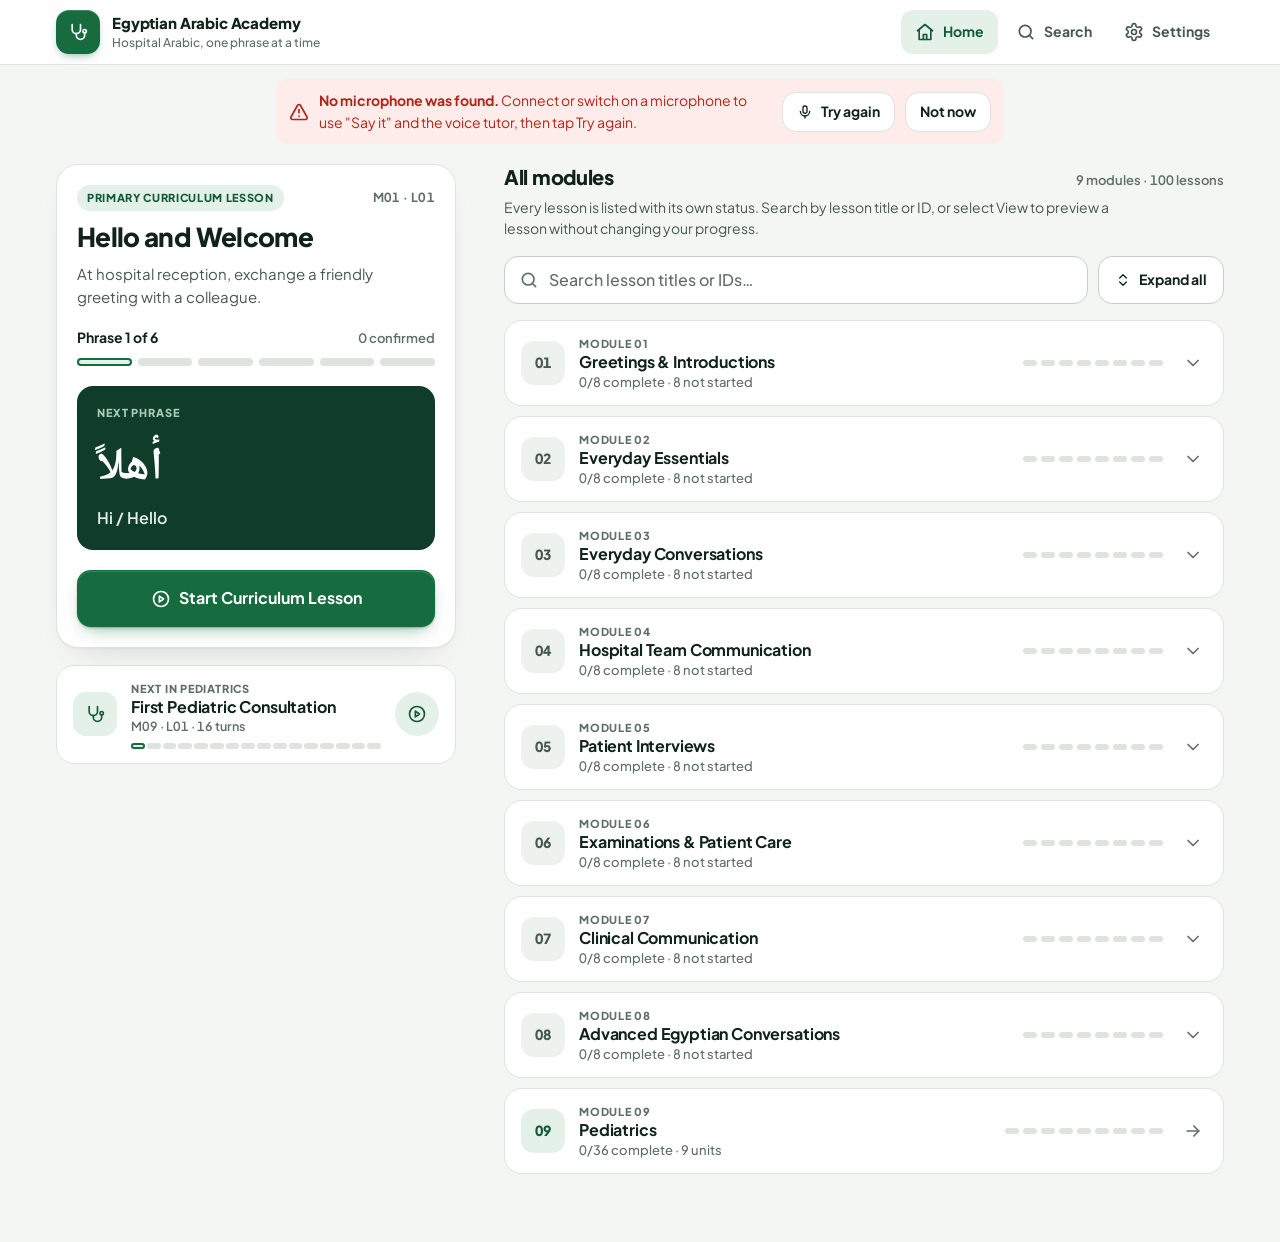
==== index.html @ 4789e338 "Settings on tablets: opening a card no longer makes the page jump Co-Authored-By: Claude Opus 5.5 <n" ====
<!doctype html>
<html lang="en">
<head>
<meta charset="utf-8">
<meta name="viewport" content="width=device-width, initial-scale=1, viewport-fit=cover">
<title>Egyptian Arabic Academy</title>
<link rel="manifest" href="manifest.json">
<link rel="icon" type="image/png" sizes="192x192" href="icon-192.png">
<link rel="apple-touch-icon" href="apple-touch-icon.png">
<meta name="theme-color" content="#166B3F">
<meta name="mobile-web-app-capable" content="yes">
<meta name="apple-mobile-web-app-capable" content="yes">
<meta name="apple-mobile-web-app-title" content="Arabic Academy">
<link rel="preconnect" href="https://fonts.googleapis.com">
<link rel="preconnect" href="https://fonts.gstatic.com" crossorigin>
<link rel="stylesheet" href="https://fonts.googleapis.com/css2?family=Cairo:wght@500;700&family=Noto+Naskh+Arabic:wght@500;700&family=Plus+Jakarta+Sans:wght@400;500;600;700;800&display=swap">
<link rel="stylesheet" href="m9.css?v=20261122a">
<style>
/* Layout: one calm column; green marks the way forward, sand marks Arabic detail. */
:root{
  --bg:#F3F6F2; --surface:#ffffff; --sunk:#EEF2EE; --ink:#10231A; --muted:#5E6F66; --ink-2:#46584E; --line:#DCE4DD; --line-2:#C6D2C9;
  --green:#166B3F; --green-hi:#125A36; --on-green:#ffffff; --pale:#E4F1E8; --pale-ink:#125A36; --deep:#0F3D2A; --on-deep:#F1F7F2; --deep-soft:#A9CDB8;
  --sand:#9A4A07; --sand-pale:#FCEFD9; --amber:#D17A12; --danger:#b42318; --danger-pale:#fdecea;
  --font:"Plus Jakarta Sans",system-ui,-apple-system,"Segoe UI",Roboto,sans-serif;
  --font-ar:"Cairo","Segoe UI","Noto Naskh Arabic","Geeza Pro",sans-serif;
  --r-lg:20px; --r:14px; --shadow:0 1px 2px rgba(20,40,30,.05),0 6px 20px rgba(20,40,30,.06);
}
@media (prefers-color-scheme: dark){
  :root{ --bg:#0f1512; --surface:#18201b; --sunk:#131a16; --ink:#e8efe9; --muted:#9aa89f; --ink-2:#b7c4bb; --line:#27322b; --line-2:#36443b;
    --green:#2aa765; --green-hi:#35b872; --on-green:#06140c; --pale:#183324; --pale-ink:#8fe2b2; --deep:#0b2a1d; --on-deep:#eef6f0; --deep-soft:#8fbfa3;
    --sand:#e2a85a; --sand-pale:#2c2416; --amber:#e2a85a; --danger:#f08a80; --danger-pale:#3a1d1a;
    --shadow:0 1px 2px rgba(0,0,0,.3); color-scheme:dark; }
}
*{box-sizing:border-box}
[hidden]{display:none !important}
html{-webkit-text-size-adjust:100%}
body{margin:0;background:var(--bg);color:var(--ink);font:16px/1.55 var(--font)}
button,input,textarea{font:inherit;color:inherit}
:focus-visible{outline:3px solid color-mix(in srgb,var(--green) 55%,transparent);outline-offset:2px;border-radius:10px}
.ic{width:20px;height:20px;flex:none;stroke:currentColor;fill:none;stroke-width:2;stroke-linecap:round;stroke-linejoin:round}
.ic.sm{width:16px;height:16px} .ic.lg{width:26px;height:26px}

/* Top bar */
.top{position:sticky;top:0;z-index:20;background:color-mix(in srgb,var(--surface) 88%,transparent);-webkit-backdrop-filter:saturate(1.6) blur(14px);backdrop-filter:saturate(1.6) blur(14px);border-bottom:1px solid var(--line)}
.top-in{max-width:1200px;margin:0 auto;display:flex;align-items:center;justify-content:space-between;gap:12px;padding:10px max(16px,env(safe-area-inset-right)) 10px max(16px,env(safe-area-inset-left))}
.brand{display:flex;align-items:center;gap:12px;font-size:15px;font-weight:800;letter-spacing:-.01em;cursor:pointer;background:none;border:0;padding:0;text-align:left;color:var(--ink)}
.logo{width:44px;height:44px;border-radius:13px;background:var(--green);color:var(--on-green);display:grid;place-items:center;flex:none;box-shadow:inset 0 1px 0 rgba(255,255,255,.18),0 4px 10px -4px rgba(22,107,63,.6);transition:transform .22s cubic-bezier(.2,.7,.2,1)}
.brand:hover .logo{transform:rotate(-6deg) scale(1.04)}
.brand small{display:block;font-weight:500;font-size:12px;color:var(--muted);letter-spacing:0}
nav{display:flex;gap:4px}
nav button{display:flex;align-items:center;gap:8px;min-height:44px;background:none;border:0;border-radius:12px;padding:0 14px;font-size:14px;font-weight:700;color:var(--ink-2);cursor:pointer;transition:background-color .16s,color .16s}
nav button:hover{background:var(--sunk);color:var(--ink)}
nav button.on,nav button.on:hover{background:var(--pale);color:var(--pale-ink)}
.tab-ic{display:contents}

.wrap{max-width:760px;margin:0 auto;padding:20px max(16px,env(safe-area-inset-right)) 40px max(16px,env(safe-area-inset-left));display:flex;flex-direction:column;gap:14px}
.card{background:var(--surface);border:1px solid var(--line);border-radius:var(--r-lg);padding:20px;box-shadow:var(--shadow)}
.sec{display:flex;align-items:center;gap:8px;font-size:13px;font-weight:700;text-transform:uppercase;letter-spacing:.07em;color:var(--muted);margin:10px 2px -4px}
h1,h2,h3{margin:0;letter-spacing:-.015em;text-wrap:balance}
.title{font-size:22px;font-weight:800;line-height:1.25}
.eyebrow{display:flex;flex-wrap:wrap;align-items:center;gap:6px;font-size:13px;font-weight:600;color:var(--muted)}
.tag{font-size:12px;font-weight:700;letter-spacing:.03em;padding:3px 8px;border-radius:8px;background:var(--sunk);color:var(--muted);white-space:nowrap;font-variant-numeric:tabular-nums}
.tag.green{background:var(--pale);color:var(--pale-ink)} .tag.sand{background:var(--sand-pale);color:var(--sand)}
.muted{color:var(--muted)} .small{font-size:14px}
.meta{display:flex;align-items:flex-start;gap:8px;color:var(--muted);font-size:14px}
.meta .ic{margin-top:2px}
.row{display:flex;gap:10px;flex-wrap:wrap;align-items:center}
.between{display:flex;justify-content:space-between;align-items:center;gap:12px}
.grow{flex:1;min-width:0}

/* Buttons */
.btn{display:inline-flex;align-items:center;justify-content:center;gap:8px;border:1px solid transparent;border-radius:var(--r);padding:12px 18px;font-size:15px;font-weight:700;cursor:pointer;transition:background .15s,transform .05s;text-decoration:none;white-space:nowrap}
.btn:active{transform:translateY(1px)}
.btn.primary{background:var(--green);color:var(--on-green)} .btn.primary:hover{background:var(--green-hi)}
.btn.pale{background:var(--pale);color:var(--pale-ink)} .btn.pale:hover{filter:brightness(.97)}
.btn.ghost{background:var(--surface);border-color:var(--line);color:var(--ink)} .btn.ghost:hover{background:var(--sunk)}
.btn.danger{background:var(--surface);border-color:var(--line);color:var(--danger)}
.btn.block{width:100%} .btn.lg{padding:15px 20px;font-size:16px}
.btn:disabled{opacity:.55;cursor:default}
.iconbtn{flex-direction:column;gap:4px;padding:12px 10px;font-size:13px;min-width:92px}

/* Progress */
.bar{height:8px;background:var(--sunk);border-radius:99px;overflow:hidden}
.bar>i{display:block;height:100%;background:var(--green);border-radius:99px}
.bar.mini{width:64px;height:6px}
.ring{flex:none}
.ring circle{fill:none;stroke-width:6}
.ring .bg{stroke:var(--sunk)} .ring .fg{stroke:var(--green);stroke-linecap:round;transform:rotate(-90deg);transform-origin:center}
.ring text{font:700 13px var(--font);fill:var(--ink)}

.sr{position:absolute;width:1px;height:1px;overflow:hidden;clip-path:inset(50%);white-space:nowrap}
/* Home (redesign): two columns on wide screens; the curriculum lesson is always first */
.h-sec{font-size:24px;font-weight:800;letter-spacing:-.02em;line-height:1.2;margin:4px 2px -2px}
.wrap.wide{max-width:1200px}
.layout{display:grid;grid-template-columns:minmax(0,1fr);gap:36px}
.col-a,.col-b{min-width:0;display:flex;flex-direction:column;gap:16px}
@media (min-width:1000px){ .layout{grid-template-columns:400px minmax(0,1fr);gap:48px;align-items:start} .col-a.stick{position:sticky;top:92px} }
.hd{margin:0;font-size:20px;font-weight:800;letter-spacing:-.015em;line-height:1.3}
.hd-row{display:flex;align-items:baseline;justify-content:space-between;gap:12px;flex-wrap:wrap}
.hd-count{font-size:13px;font-weight:600;color:var(--muted);font-variant-numeric:tabular-nums}
.home .card{border-radius:22px;box-shadow:0 1px 2px rgba(16,35,26,.04),0 14px 34px -20px rgba(16,35,26,.2)}
.hero{container:hero/inline-size;padding:0}
.hero-grid{display:grid;grid-template-columns:minmax(0,1fr);gap:20px;padding:20px}
@container hero (min-width:600px){
  .hero-grid{grid-template-columns:minmax(0,1.1fr) minmax(0,.9fr);grid-template-areas:"body phrase" "cta phrase";column-gap:28px;padding:24px}
  .hero-body{grid-area:body} .pp{grid-area:phrase} .hero-cta{grid-area:cta;align-self:end}
}
.hero-body{display:flex;flex-direction:column;gap:18px}
.lc-top{display:flex;justify-content:space-between;align-items:center;gap:12px;flex-wrap:wrap}
.lc-pill{display:inline-flex;align-items:center;min-height:26px;padding:0 10px;border-radius:99px;background:var(--pale);color:var(--pale-ink);font-size:11px;font-weight:800;letter-spacing:.06em;text-transform:uppercase;white-space:nowrap}
.lc-code{font-size:12.5px;font-weight:700;letter-spacing:.03em;color:var(--muted);white-space:nowrap;font-variant-numeric:tabular-nums}
.lc-title{margin:10px 0 0;font-size:26px;font-weight:800;letter-spacing:-.025em;line-height:1.2;text-wrap:balance}
.lc-scen{margin:10px 0 0;font-size:15px;line-height:1.55;color:var(--ink-2);text-wrap:pretty}
.lc-prog{display:flex;justify-content:space-between;align-items:baseline;gap:12px;font-size:14px}
.lc-prog b{font-weight:700}
.conf{display:inline-flex;align-items:center;gap:6px;font-size:13px;font-weight:700;color:var(--pale-ink);white-space:nowrap}
.conf .ic{width:14px;height:14px;stroke-width:3;align-self:center}
.conf.zero{color:var(--muted);font-weight:600}
.segs{display:grid;gap:6px;margin-top:10px}
.seg{height:8px;border-radius:99px;background:var(--line)}
.seg.done{background:var(--green)}
.seg.now{background:var(--pale);box-shadow:inset 0 0 0 2px var(--green)}
.seg.done.now{background:var(--green);box-shadow:none;outline:2px solid var(--green);outline-offset:2px}   /* a confirmed phrase she went back to */
.pp{display:flex;flex-direction:column;justify-content:space-between;gap:10px;min-height:164px;padding:18px 20px 20px;border-radius:16px;background:var(--deep);color:var(--on-deep)}
.pp-k{font-size:11px;font-weight:800;letter-spacing:.08em;text-transform:uppercase;color:var(--deep-soft)}
.pp-ar{margin:0;font-family:"Noto Naskh Arabic",var(--font-ar);font-weight:700;line-height:1.5;text-align:left;color:#fff;overflow-wrap:anywhere}
.pp-en{margin:2px 0 0;font-size:16px;font-weight:600;color:color-mix(in srgb,var(--on-deep) 85%,var(--deep-soft))}
.home .btn.primary{min-height:52px;box-shadow:inset 0 1px 0 rgba(255,255,255,.16),0 1px 2px rgba(14,74,48,.32),0 8px 18px -8px rgba(22,107,63,.55)}
.home .btn.primary:hover{background:var(--green-hi)}
.sub{padding:18px;display:flex;flex-direction:column;gap:12px}
.sc-top{display:flex;justify-content:space-between;align-items:flex-start;gap:10px}
.sc-title{font-size:16px;font-weight:700;line-height:1.35}
.sc-tag{font-size:11px;font-weight:800;letter-spacing:.06em;text-transform:uppercase;color:var(--muted);white-space:nowrap;padding-top:3px}
.sc-right{display:flex;align-items:flex-start;gap:4px;flex:none}
.sc-x{display:inline-flex;align-items:center;justify-content:center;gap:6px;min-width:44px;height:44px;margin:-12px -12px -8px 0;padding:0 10px;border:0;border-radius:10px;background:transparent;color:var(--muted);font:inherit;font-size:13px;font-weight:700;cursor:pointer;white-space:nowrap}
.sc-x:hover{background:var(--sunk);color:var(--ink)}
.sc-x.armed,.sc-x.armed:hover{background:var(--danger-pale);color:var(--danger)}
.sc-right:has(.sc-x.armed) .sc-tag{display:none}
.sc-meta{font-size:13px;color:var(--muted);margin-top:2px}
.sub .segs{margin-top:8px}
.sc-next{font-size:14px;color:var(--ink-2)} .sc-next .ar{font-family:"Noto Naskh Arabic",var(--font-ar);font-weight:700;font-size:20px;color:var(--ink)}
.btn.round{border-radius:99px;margin-top:18px}

/* Lesson overview */
.ov-title{font-size:30px;font-weight:800;line-height:1.15;letter-spacing:-.02em}
.ov-card{border-radius:22px}
.ov-h{display:flex;align-items:center;gap:10px;font-size:18px;font-weight:700}
.ov-h .ic{color:var(--muted)}
.ov-scen{font-size:17px;margin:12px 0 0}
.ov-stats{display:grid;grid-template-columns:1fr 1fr;gap:12px;text-align:center;border-top:1px solid var(--line);margin-top:18px;padding-top:16px}
.ov-stats b{display:block;font-size:26px;font-weight:800;line-height:1.3} .ov-stats b.ov-st{font-size:19px;padding-top:4px}
.ov-stats span{color:var(--muted);font-size:14px}
.ov-sub{color:var(--muted);margin:0 2px;font-size:15px}
.ov-text{margin:0 2px;font-size:17px}
.ov-list{padding:4px 18px;border-radius:22px}
.ov-ex{display:flex;gap:14px;align-items:flex-start;width:100%;text-align:left;background:none;border:0;border-top:1px solid var(--line);padding:18px 0;cursor:pointer}
.ov-ex:first-child{border-top:0}
.ov-n{width:32px;height:32px;border-radius:9px;background:var(--sunk);display:grid;place-items:center;font-size:13px;font-weight:600;color:var(--muted);flex:none;margin-top:4px}
.ov-ar{display:block;font-family:var(--font-ar);font-weight:700;font-size:24px;line-height:1.5;text-align:left;unicode-bidi:plaintext}
.ov-lat{display:block;font-weight:600;margin-top:4px}
.ov-en{display:block;color:var(--muted)}
.ov-ok{display:inline-flex;align-items:center;gap:4px;font-size:12px;font-weight:700;color:var(--pale-ink);background:var(--pale);padding:3px 8px;border-radius:99px;flex:none;margin-top:6px}
.btn.round-sm{border-radius:99px;padding:8px 14px}

/* Modules (redesign) */
.mod-intro{margin:6px 0 0;max-width:62ch;font-size:14px;line-height:1.55;color:var(--ink-2);text-wrap:pretty}
.mod-tools{display:flex;flex-wrap:wrap;gap:10px}
.msearch{flex:1 1 180px;min-width:0;display:flex;align-items:center;gap:10px;min-height:48px;padding:0 6px 0 14px;background:var(--surface);border:1px solid var(--line-2);border-radius:14px;color:var(--muted);transition:border-color .16s,box-shadow .16s,color .16s}
.msearch:hover{border-color:color-mix(in srgb,var(--line-2) 60%,var(--muted))}
.msearch:focus-within{border-color:var(--green);box-shadow:0 0 0 4px rgba(22,107,63,.16);color:var(--green)}
.msearch input[type=text]{flex:1;min-width:0;height:46px;padding:0;border:0;border-radius:0;outline:0;box-shadow:none;background:transparent;font-size:16px;font-weight:500;color:var(--ink)}
.msearch input::placeholder{color:var(--muted);opacity:1}
.mclear{flex:none;display:grid;place-items:center;width:36px;height:36px;padding:0;border:0;border-radius:10px;background:transparent;color:var(--muted);cursor:pointer}
.mclear:hover{background:var(--sunk);color:var(--ink)}
.mod-tools .btn{min-height:48px;padding:0 16px;font-size:14px;border-color:var(--line-2)}
.mres{margin:0;font-size:13px;font-weight:600;color:var(--ink-2)}
.mods{display:flex;flex-direction:column;gap:10px}
.mod{background:var(--surface);border:1px solid var(--line);border-radius:18px;transition:border-color .18s,box-shadow .18s}
.mod:hover{border-color:var(--line-2);box-shadow:0 10px 24px -18px rgba(16,35,26,.28)}
.mod[open]{border-color:color-mix(in srgb,var(--green) 18%,var(--line));box-shadow:0 1px 2px rgba(16,35,26,.04),0 16px 32px -22px rgba(16,35,26,.28)}
.mod summary{padding:14px 14px 14px 16px;gap:14px;font-weight:400;border-radius:17px}
.mod-num{flex:none;display:grid;place-items:center;width:44px;height:44px;border-radius:13px;background:var(--sunk);color:var(--ink-2);font-size:14px;font-weight:800;font-variant-numeric:tabular-nums;transition:background-color .2s,color .2s}
.mod.active .mod-num{background:var(--pale);color:var(--pale-ink)}
.mod[open] .mod-num{background:var(--green);color:var(--on-green)}
/* A completed module turns green: tinted card, green border, a tick in place of its number */
.mod.done{background:var(--pale);border-color:var(--green)}
.mod.done .mod-num{background:var(--green);color:var(--on-green)}
.mod.done .mod-num .ic{width:22px;height:22px;stroke-width:3}
.mod.done .mod-count{color:var(--pale-ink);font-weight:600}
.mod.done .list{border-top-color:rgba(22,107,63,.2)}
.mod.done .lesson-row:hover{background:var(--surface)}
.mod-done{display:inline-flex;align-items:center;gap:4px;margin-left:8px;padding:2px 8px;border-radius:99px;background:var(--green);color:var(--on-green);font-size:10.5px;letter-spacing:.05em;vertical-align:1px}
.mod-done .ic{width:12px;height:12px;stroke-width:2.6}
.mod-banner{display:flex;gap:12px;align-items:flex-start;padding:14px 16px;border-radius:16px;background:var(--green);color:var(--on-green)}
.mod-banner>.ic{width:24px;height:24px;flex:none}
.mod-banner b{display:block;font-size:16px;line-height:1.35}
.mod-banner span{display:block;font-size:14px;opacity:.9;margin-top:2px}
.mod-h{display:block;font-size:11px;font-weight:800;letter-spacing:.07em;text-transform:uppercase;color:var(--muted)}
.mod-name{display:block;font-size:16px;font-weight:700;letter-spacing:-.01em;line-height:1.3;color:var(--ink)}
.mod-count{display:block;font-size:13px;font-weight:500;line-height:1.4;color:var(--muted);font-variant-numeric:tabular-nums}
.dots{display:flex;gap:4px;flex:none}
.dot{width:14px;height:6px;border-radius:99px;background:var(--line)}
.dot.p{background:#E08A1E} .dot.c{background:var(--green)}
.mod .chev-box{flex:none;display:grid;place-items:center;width:32px;height:32px;border-radius:10px;color:var(--muted)}
.mod summary:hover .chev-box{background:var(--sunk);color:var(--ink)}
.mod .chev{transition:transform .3s cubic-bezier(.2,.7,.2,1)}
.mod .list{margin:0 16px;padding:8px 0 10px;border-top:1px solid var(--line)}
.mod .lesson-row{gap:12px;padding:8px;margin:0 -8px;width:calc(100% + 16px)}
.mod .lesson-row:hover{background:var(--bg)}
.st{flex:none;width:20px;height:20px;fill:none;stroke:currentColor;stroke-width:2;stroke-linecap:round;stroke-linejoin:round;color:var(--line-2)}
.st .half,.st .tick{display:none}
.st.p{color:var(--amber)} .st.p .half{display:block;fill:currentColor;stroke:none}
.st.c{color:var(--green)} .st.c .ring{fill:currentColor} .st.c .tick{display:block;stroke:#fff}
.l-meta{display:flex;flex-wrap:wrap;align-items:center;gap:6px;font-size:12px;font-weight:700;letter-spacing:.02em;color:var(--muted);font-variant-numeric:tabular-nums}
.l-st.p{color:var(--sand)} .l-st.c{color:var(--pale-ink)}
.l-title{display:block;font-size:15px;font-weight:600;line-height:1.35;color:var(--ink);overflow-wrap:anywhere}
.view{flex:none;display:inline-flex;align-items:center;gap:6px;height:36px;padding:0 12px;border:1px solid var(--line);border-radius:10px;background:var(--surface);color:var(--pale-ink);font-size:13px;font-weight:700}
.lesson-row:hover .view{background:var(--pale);border-color:color-mix(in srgb,var(--green) 18%,var(--line))}
.view .ic{width:15px;height:15px}
.mnone{display:flex;flex-direction:column;align-items:center;gap:14px;padding:40px 24px;background:var(--surface);border:1px dashed var(--line-2);border-radius:18px;text-align:center}
.mnone .ico{display:grid;place-items:center;width:44px;height:44px;border-radius:13px;background:var(--sunk);color:var(--ink-2)}
summary{cursor:pointer;padding:14px 0;display:flex;justify-content:space-between;align-items:center;gap:10px;list-style:none;font-weight:700}
summary::-webkit-details-marker{display:none}
.mod-meta{display:flex;align-items:center;gap:10px;font-size:13px;color:var(--muted);font-variant-numeric:tabular-nums}
.chev{transition:transform .2s} details[open] .chev{transform:rotate(180deg)}
.lesson-row{display:flex;align-items:center;gap:10px;width:100%;text-align:left;background:none;border:0;border-radius:12px;padding:9px 8px;cursor:pointer}
.lesson-row:hover{background:var(--sunk)}
.lesson-row .ln{font-size:12px;font-weight:700;color:var(--muted);width:30px;font-variant-numeric:tabular-nums}
.st-done{color:var(--green)} .st-prog{color:var(--sand)} .st-none{color:var(--line)}
details .list{padding:0 0 10px}

/* Lesson */
.backrow{display:flex;align-items:center;justify-content:space-between;gap:10px}
.steps{display:flex;gap:6px}
.steps i{flex:1;height:6px;border-radius:99px;background:var(--sunk)}
.steps i.c{background:var(--green)} .steps i.a{background:var(--sand)}
.badge{display:inline-flex;align-items:center;gap:6px;font-size:12px;font-weight:700;color:var(--sand);background:var(--sand-pale);padding:4px 10px;border-radius:99px;letter-spacing:.04em;text-transform:uppercase}
.audio{display:flex;justify-content:center;gap:10px;flex-wrap:wrap;margin-top:20px}
.actions{display:flex;flex-direction:column;gap:10px}
.hint{display:flex;gap:8px;align-items:flex-start;justify-content:center;text-align:center;font-size:13px;color:var(--muted)}
.btn .ic{transition:transform .2s cubic-bezier(.2,.7,.2,1)}
.back:hover .ic{transform:translateX(-3px)} .go:hover .ic{transform:translateX(4px)} .again:hover .ic{transform:rotate(-40deg)}
.btn.back{min-height:44px;padding:0 16px 0 12px;font-size:14px;border-color:var(--line-2)}
.code-pill{display:inline-flex;align-items:center;min-height:28px;padding:0 12px;border-radius:99px;background:var(--pale);color:var(--pale-ink);font-size:12.5px;font-weight:800;letter-spacing:.04em;font-variant-numeric:tabular-nums;white-space:nowrap}
.lhead{display:flex;flex-direction:column;gap:8px}
.ltitle{margin:0;font-size:clamp(26px,3.2cqw,32px);font-weight:800;letter-spacing:-.025em;line-height:1.2;text-wrap:balance}
.lmeta{display:flex;align-items:flex-start;gap:8px;color:var(--ink-2)}
.lmeta>.ic{margin-top:3px;width:18px;height:18px;color:var(--muted)}
.lctx{align-self:flex-start;margin-top:2px}   /* the context label lines up with the title and progress, on its own line */
.lmeta p{margin:0;font-size:15px;line-height:1.55;text-wrap:pretty}
.ctx-chip{display:inline-flex;align-items:center;min-height:24px;padding:0 10px;border-radius:99px;background:var(--sunk);color:var(--ink-2);font-size:12.5px;font-weight:700;white-space:nowrap}

/* Lesson (redesign): phrase card beside the tutor and actions on wide screens, one column below 960px */
.lesson{container:lesson/inline-size;width:100%;max-width:1080px;margin:0 auto;display:flex;flex-direction:column;gap:24px}
.lesson>.note{margin-top:0}
.lintro{display:flex;flex-direction:column;gap:20px}
.lesson .card{border-radius:22px;box-shadow:0 1px 2px rgba(16,35,26,.04),0 14px 34px -20px rgba(16,35,26,.2)}
.stage{display:grid;grid-template-columns:minmax(0,1fr);gap:16px}
.side .actions{order:-1}   /* one column (phone, tablet): the Complete buttons come straight after the phrase, before the tutor */
@container lesson (min-width:960px){ .stage{grid-template-columns:minmax(0,1fr) 380px;gap:24px;align-items:stretch} .side .actions{order:0} }
.phrase{display:flex;flex-direction:column;align-items:center;justify-content:center;gap:28px;padding:clamp(28px,4.5cqw,44px) clamp(20px,4cqw,40px);text-align:center}
.phrase-text{display:flex;flex-direction:column;align-items:center;gap:10px;max-width:100%;align-self:stretch}   /* full width, so Back / Forward sit at the card's edges */
.phrase .badge{margin:0;min-height:26px;padding:0 12px;font-size:11px;font-weight:800;letter-spacing:.08em}
/* Back / Forward beside the phrase number (a blank space keeps the number centred on the first and last phrase) */
.pnav{display:grid;grid-template-columns:44px 1fr 44px;align-items:center;gap:8px;width:100%}
.pnav>:nth-child(2){justify-self:center}
.pn-btn{display:grid;place-items:center;width:44px;height:44px;padding:0;border:1px solid var(--line);border-radius:99px;background:var(--surface);color:var(--ink-2);cursor:pointer;transition:background-color .16s ease,border-color .16s ease,color .16s ease,transform .12s ease}
.pn-btn:hover{background:var(--sunk);border-color:var(--line-2);color:var(--ink)}
.pn-btn:active{transform:scale(.94)}
.pn-btn .ic{width:20px;height:20px}
.lblock{display:flex;align-items:flex-start;gap:10px;padding:12px 14px;border-radius:14px;background:var(--sand-pale);color:var(--ink);font-size:14px;line-height:1.5;text-wrap:pretty}
.lblock>.ic{flex:none;margin-top:2px;color:var(--sand)}
.pdone{display:flex;align-items:center;justify-content:center;gap:8px;min-height:44px;border-radius:14px;background:var(--pale);color:var(--pale-ink);font-size:14.5px;font-weight:700}
.lreset{display:inline-flex;align-items:center;justify-content:center;gap:8px;align-self:center;min-height:44px;padding:0 16px;border:0;border-radius:12px;background:transparent;color:var(--muted);font:inherit;font-size:13.5px;font-weight:700;cursor:pointer;transition:background-color .16s ease,color .16s ease}
.lreset:hover{background:var(--sunk);color:var(--ink)}
.lreset.armed,.lreset.armed:hover{background:var(--danger-pale);color:var(--danger)}
.btn.restart.armed,.btn.restart.armed:hover{background:var(--danger-pale);color:var(--danger);border-color:transparent}
.restart-why{margin:0;font-size:14px;line-height:1.55;color:var(--ink-2);text-wrap:pretty} .restart-why b{color:var(--ink)}
.restart-card{display:flex;flex-direction:column;gap:12px;padding:16px;margin-top:12px}
.arabic{margin:0;font-family:var(--font-ar);font-weight:700;font-size:clamp(54px,8cqw,84px);line-height:1.55;direction:rtl;text-wrap:balance;overflow-wrap:anywhere;max-width:100%}
.arabic.long{font-size:clamp(36px,5.6cqw,60px)}
.latin{font-size:22px;font-weight:700;letter-spacing:-.01em;line-height:1.3}
.english{font-size:17px;font-weight:500;line-height:1.4;color:var(--muted)}
.tiles{display:grid;grid-template-columns:repeat(3,minmax(0,1fr));gap:10px;width:100%;max-width:384px}
.tile{display:flex;flex-direction:column;align-items:center;justify-content:center;gap:8px;min-height:92px;padding:12px 8px;border:1px solid var(--line);border-radius:16px;background:var(--surface);color:var(--ink);font:inherit;font-size:13.5px;font-weight:700;cursor:pointer;transition:background-color .16s ease,border-color .16s ease,box-shadow .16s ease,transform .12s ease}
.tile-ic{display:grid;place-items:center;width:44px;height:44px;border-radius:99px;background:var(--sunk);color:var(--ink);transition:background-color .16s ease,color .16s ease,transform .2s cubic-bezier(.2,.7,.2,1)}
.tile.lead .tile-ic{background:var(--green);color:var(--on-green)}
.tile:hover{border-color:var(--line-2);background:var(--bg);box-shadow:0 10px 22px -16px rgba(16,35,26,.3)}
.tile:hover .tile-ic{background:var(--pale);color:var(--pale-ink);transform:scale(1.06)}
.tile.lead:hover .tile-ic{background:var(--green-hi);color:var(--on-green)}
.tile:active{transform:scale(.97)}
.tile.on,.tile.on:hover{border-color:var(--green);background:var(--pale);box-shadow:0 0 0 4px rgba(22,107,63,.12)}
.tile.on .tile-ic,.tile.on:hover .tile-ic{background:var(--green);color:var(--on-green);animation:eaa-beat 1.1s ease-in-out infinite}
.tile.rec.on .tile-ic,.tile.rec.on:hover .tile-ic{animation:eaa-ring 1.4s ease-out infinite}
@keyframes eaa-beat{0%,100%{transform:scale(1)}50%{transform:scale(1.1)}}
@keyframes eaa-ring{0%{box-shadow:0 0 0 0 rgba(22,107,63,.5)}100%{box-shadow:0 0 0 12px rgba(22,107,63,0)}}
#heard{width:100%;margin-top:-16px} #heard:empty{display:none}
.side{min-width:0;display:flex;flex-direction:column;gap:16px}
.tutor-card{display:flex;flex-direction:column;gap:16px;padding:20px}
.tutor-card .tutor-ico{width:44px;height:44px}
.tutor-t{margin:0;font-size:16px;font-weight:700;letter-spacing:-.01em;line-height:1.3}
.tutor-d{margin:4px 0 0;font-size:14px;line-height:1.55;color:var(--ink-2);text-wrap:pretty}
.wrap-row{flex-wrap:wrap;gap:6px 10px}
.tutor-card #tutorBox .log{margin-top:0}
.btn.live-btn{background:var(--surface);border-color:var(--green);color:var(--pale-ink);box-shadow:0 0 0 4px rgba(22,107,63,.12)}
.live-dot{flex:none;width:8px;height:8px;border-radius:99px;background:var(--green);animation:eaa-ring 1.4s ease-out infinite}
.lesson .actions .btn{min-height:48px}
.lesson .actions .go{min-height:56px;font-size:16px;box-shadow:inset 0 1px 0 rgba(255,255,255,.16),0 1px 2px rgba(14,74,48,.32),0 8px 18px -8px rgba(22,107,63,.55)}
.lesson .actions .again{border-color:var(--line-2)}
.lesson .hint{justify-content:flex-start;text-align:left;padding:6px 4px 0}
.lesson .hint .ic{margin-top:2px}
.hint i{padding-right:.16em}   /* the font has no true italic; the slanted letters would lean into the next space */
@media (prefers-reduced-motion:reduce){ .tile,.tile *,.live-dot,.btn .ic{animation:none !important;transition:none !important} }

/* Lesson preview (redesign): scenario + continue on the left, the expression list on the right from 1000px */
.pvw,.pgw{container:page/inline-size;width:100%;max-width:1200px;margin:0 auto;display:flex;flex-direction:column;gap:24px}
.pvw .card,.pgw .card{border-radius:22px;box-shadow:0 1px 2px rgba(16,35,26,.04),0 14px 34px -20px rgba(16,35,26,.2)}
.pv-mod{margin:0;font-size:15px;font-weight:500;color:var(--muted)}
.pvw .lhead{gap:4px}
.pv{display:grid;grid-template-columns:minmax(0,1fr);grid-template-areas:"scn" "cont" "list";gap:20px}   /* one column: Start / Resume sits above the list */
.pv-scn{grid-area:scn;min-width:0} .pv-list{grid-area:list;min-width:0} .pv-cont{grid-area:cont;min-width:0}
@container page (min-width:1000px){ .pv{grid-template-columns:400px minmax(0,1fr);grid-template-areas:"scn list" "cont list";grid-template-rows:auto 1fr;gap:20px 48px} .pv-cont{align-self:start} }
.pv-scn,.pv-cont{display:flex;flex-direction:column;gap:16px;padding:20px}
.pv-scn-top{display:flex;flex-direction:column;gap:10px;align-items:flex-start}
.pv-h{display:flex;align-items:center;gap:10px}
.pv-h h2{margin:0;font-size:11px;font-weight:800;letter-spacing:.07em;text-transform:uppercase;color:var(--muted)}
.pv-ico{flex:none;display:grid;place-items:center;width:32px;height:32px;border-radius:10px;background:var(--pale);color:var(--pale-ink)}
.pv-scen{margin:0;font-size:16px;font-weight:500;line-height:1.55;text-wrap:pretty}
.pv-stats{display:grid;grid-template-columns:repeat(2,minmax(0,1fr));gap:12px;padding-top:16px;border-top:1px solid var(--line)}
.pv-stats>div{display:flex;flex-direction:column;align-items:flex-start;gap:4px}
.pv-stats>div>span:first-child{font-size:12.5px;font-weight:600;color:var(--muted)}
.pv-stats b{font-size:26px;font-weight:800;letter-spacing:-.02em;line-height:1.2;font-variant-numeric:tabular-nums}
.st-pill{display:inline-flex;align-items:center;gap:7px;min-height:30px;padding:0 12px;border-radius:99px;font-size:13.5px;font-weight:800;background:var(--sunk);color:var(--ink-2)}
.st-pill i{width:7px;height:7px;border-radius:99px;background:var(--muted)}
.st-pill.in_progress{background:var(--sand-pale);color:var(--sand)} .st-pill.in_progress i{background:var(--amber)}
.st-pill.complete{background:var(--pale);color:var(--pale-ink)} .st-pill.complete i{background:var(--green)}
.pv-list{display:flex;flex-direction:column;gap:14px}
.pv-lh{display:flex;flex-direction:column;gap:6px}
.pv-lh h2{margin:0;font-size:20px;font-weight:800;letter-spacing:-.015em;line-height:1.3}
.pv-lh p{margin:0;max-width:64ch;font-size:14px;line-height:1.55;color:var(--ink-2);text-wrap:pretty}
.pv-lh .ctx-chip{gap:6px;min-height:26px}
.exprs-card{padding:0}
.exprs{list-style:none;margin:0;padding:8px}
.exprs li{padding:2px 0} .exprs li+li{border-top:1px solid var(--sunk)}
.expr{display:flex;align-items:center;gap:14px;width:100%;padding:12px;border:0;border-radius:14px;background:transparent;color:var(--ink);text-align:left;font:inherit;cursor:pointer;transition:background-color .14s ease}
.expr:hover{background:var(--bg)} .expr:active{background:var(--sunk)}
.num{flex:none;display:grid;place-items:center;width:32px;height:32px;border-radius:10px;background:var(--sunk);color:var(--ink-2);font-size:13px;font-weight:800;font-variant-numeric:tabular-nums}
.num.done{background:var(--green);color:var(--on-green)}
.num.now{background:var(--pale);color:var(--pale-ink);box-shadow:inset 0 0 0 2px var(--green)}
.expr-t{flex:1;min-width:0;display:flex;flex-direction:column;gap:1px}
.expr-top{display:flex;align-items:center;justify-content:space-between;gap:4px 12px;flex-wrap:wrap}
.expr-ar{font-family:var(--font-ar);font-size:30px;font-weight:700;line-height:1.5}
.expr-lat{font-size:15px;font-weight:700;line-height:1.4}
.expr-en{font-size:14px;font-weight:500;line-height:1.4;color:var(--muted)}
.chip-ok,.chip-now{display:inline-flex;align-items:center;gap:5px;min-height:24px;padding:0 10px;border-radius:99px;font-size:12px;font-weight:800;white-space:nowrap}
.chip-ok{background:var(--pale);color:var(--pale-ink)} .chip-ok .ic{width:12px;height:12px;stroke-width:3}
.chip-now{background:var(--sand-pale);color:var(--sand)}
.spk{flex:none;display:grid;place-items:center;width:40px;height:40px;border-radius:99px;background:var(--sunk);color:var(--ink-2);transition:background-color .16s ease,color .16s ease,transform .2s cubic-bezier(.2,.7,.2,1)}
.expr:hover .spk{background:var(--pale);color:var(--pale-ink);transform:scale(1.06)}
.expr.on,.expr.on:hover{background:var(--pale)}
.expr.on .spk,.expr.on:hover .spk{background:var(--green);color:var(--on-green);animation:eaa-beat 1.1s ease-in-out infinite}
.pv-ch{display:flex;flex-direction:column;gap:10px}
.pv-ch h2{margin:0;font-size:18px;font-weight:800;letter-spacing:-.015em;line-height:1.3}
.pv-ch p{margin:0;font-size:14px;line-height:1.55;color:var(--ink-2);text-wrap:pretty} .pv-ch p b{color:var(--ink)}
.pv-ch .segs{margin-top:0}
.pv-btns{display:flex;flex-direction:column;gap:10px}
.pv-btns .go-btn{min-height:52px}

/* Progress (redesign): one column on phones; two columns from 1000px */
.pg{display:flex;flex-direction:column;gap:16px}
.pg-col{display:contents}
/* On a phone the cards are reordered (o1-o6), so the browser's scroll anchoring can hold a card that is really
   below the one being opened, and the page jumps: the opened card's title slides off the top. Turn it off here. */
.pgw,body.on-settings{overflow-anchor:none}   /* opening or closing a Settings card leaves its title where she tapped it: the browser never scrolls to keep something else in place */
.o1{order:1}.o2{order:2}.o3{order:3}.o4{order:4}.o5{order:5}.o6{order:6}
@container page (min-width:1000px){ .pg{display:grid;grid-template-columns:minmax(0,1fr) 440px;gap:24px;align-items:start} .pg-col{display:flex;flex-direction:column;gap:16px;min-width:0} }
/* Settings: the progress card. Lessons complete leads; the bar shows complete (green) and in progress (amber). */
.ov{display:flex;flex-direction:column;gap:14px;padding:18px 20px}
.ov-top{display:flex;align-items:baseline;justify-content:space-between;gap:12px}
.ov-k{font-size:11px;font-weight:800;letter-spacing:.07em;text-transform:uppercase;color:var(--muted)}
.ov-pct{font-size:13px;font-weight:800;color:var(--pale-ink);font-variant-numeric:tabular-nums}
.ov-main{display:flex;align-items:baseline;flex-wrap:wrap;gap:4px 8px;margin-top:-6px}
.ov-main b{font-size:34px;font-weight:800;letter-spacing:-.03em;line-height:1.1;font-variant-numeric:tabular-nums}
.ov-main span{font-size:15px;font-weight:600;color:var(--ink-2)}
.ov-main small{font-size:15px;font-weight:700;color:var(--muted);font-variant-numeric:tabular-nums}
.ov-bar{display:flex;gap:3px;height:8px;border-radius:99px;background:var(--sunk);overflow:hidden}
.ov-bar i{display:block;height:100%;border-radius:99px;flex:none}
.ov-bar .c{background:var(--green)} .ov-bar .p{background:#E08A1E}
.ov-row{display:grid;grid-template-columns:1fr 1fr;gap:12px;padding-top:14px;border-top:1px solid var(--line)}
.ov-it{min-width:0}
.ov-it b{display:block;font-size:22px;font-weight:800;letter-spacing:-.02em;line-height:1.15;font-variant-numeric:tabular-nums}
.ov-it span{display:flex;align-items:center;gap:6px;margin-top:2px;font-size:13px;font-weight:600;line-height:1.3;color:var(--ink-2);white-space:nowrap}
.ov-it span i{flex:none;width:8px;height:8px;border-radius:99px;background:#E08A1E}
.ov-it span .ic{width:14px;height:14px;stroke-width:3;color:var(--green)}
.ov-row .ov-it+.ov-it{padding-left:12px;border-left:1px solid var(--line)}
.ov-it span i.n{background:var(--line-2)}   /* "Not started" marker on Settings: the empty part of the bar */
.pcard{display:flex;flex-direction:column;gap:14px;padding:20px}
.pcard h2{margin:0;font-size:18px;font-weight:800;letter-spacing:-.015em;line-height:1.3}
/* Settings cards that fold away: Move to another device, Daily backup */
.pfold{padding:0}
.pfold > summary{display:flex;align-items:center;justify-content:flex-start;gap:14px;padding:16px 14px 16px 20px;font-weight:400;border-radius:inherit}
.pfold > summary h2{margin:0;font-size:18px;font-weight:800;letter-spacing:-.015em;line-height:1.3}
.pfold-s{display:block;margin-top:2px;font-size:13px;font-weight:600;color:var(--muted);font-variant-numeric:tabular-nums}
.pfold .tutor-ico{width:44px;height:44px}
.pfold .chev-box{flex:none;display:grid;place-items:center;width:32px;height:32px;border-radius:10px;color:var(--muted);transition:transform .2s ease,background-color .16s ease}
.pfold > summary:hover .chev-box{background:var(--sunk);color:var(--ink)}
.pfold[open] > summary .chev-box{transform:rotate(180deg)}
.pfold-in{display:flex;flex-direction:column;gap:14px;padding:0 20px 20px}
.pfold-in > .pdesc:first-child{margin:0}
.pfold .adv:not([open]) .chev{transform:none}   /* the folds inside keep their own arrow */
.pdesc{margin:4px 0 0;font-size:14px;line-height:1.55;color:var(--ink-2);text-wrap:pretty}
.tutor-ico.green{background:var(--pale);color:var(--pale-ink)}
.pcard .tutor-head{gap:14px} .pcard .tutor-ico{width:44px;height:44px}
.mrow{display:flex;align-items:center;gap:14px;padding:12px 0}
.mrow+.mrow{border-top:1px solid var(--sunk)}
.mnum{flex:none;display:grid;place-items:center;width:36px;height:36px;border-radius:11px;background:var(--sunk);color:var(--ink-2);font-size:13px;font-weight:800;font-variant-numeric:tabular-nums}
.mnum.active{background:var(--pale);color:var(--pale-ink)}
.mnum.done{background:var(--green);color:var(--on-green)} .mnum.done .ic{width:18px;height:18px;stroke-width:3}
.mrow-b{flex:1;min-width:0;display:flex;flex-direction:column;gap:8px}
.mrow-t{display:flex;align-items:baseline;justify-content:space-between;gap:2px 12px;flex-wrap:wrap}
.mrow-n{font-size:15px;font-weight:700;line-height:1.35}
.mrow-c{display:inline-flex;gap:8px;font-size:13px;font-weight:700;color:var(--muted);font-variant-numeric:tabular-nums}
.mrow-p{color:var(--sand)}
.bar8{display:grid;grid-template-columns:repeat(8,minmax(0,1fr));gap:4px}
.bar8 span{height:6px;border-radius:99px;background:var(--line)} .bar8 .p{background:#E08A1E} .bar8 .c{background:var(--green)}
.pfoot{display:flex;align-items:flex-start;gap:8px;padding-top:12px;border-top:1px solid var(--line);color:var(--muted)}
.pfoot .ic{margin-top:2px} .pfoot p{margin:0;font-size:13px;line-height:1.5}
.pgw .btn{min-height:44px;padding:0 16px;font-size:14px;border-radius:14px}
.pgw .btn.ghost,.pgw label.btn{border-color:var(--line-2)}
.pgw .btn.danger{border-color:color-mix(in srgb,var(--danger) 35%,transparent)} .pgw .btn.danger:hover{background:var(--danger-pale)}
.pgw .btn.push{margin-left:auto}
.pgw .btn:disabled{opacity:.5;cursor:not-allowed}
/* Save / Load backup file share one row, each taking half, even on a narrow phone */
.pgw .row.pair{flex-wrap:nowrap}
.pgw .row.pair>.btn{flex:1 1 0;min-width:0;padding:0 8px;gap:6px;font-size:clamp(12.5px,3.6cqw,14px)}
@container page (max-width:310px){ .pgw .row.pair>.btn .ic{display:none} }   /* very small phones: text only */
.keyrow{display:flex;flex-wrap:wrap;gap:10px}
.keyrow input{flex:999 1 240px;min-width:0;height:48px;border-color:var(--line-2);border-radius:14px}
.keyrow .btn{flex:1 0 auto;min-height:48px}
.pgw textarea.code{min-height:128px;border-color:var(--line-2);border-radius:14px;background:var(--bg);font-size:12.5px;line-height:1.6;overflow-wrap:anywhere;resize:vertical}
/* "Show progress text": the raw text is tucked away until asked for */
.adv{border:1px solid var(--line);border-radius:14px;background:var(--bg)}
.adv summary{justify-content:flex-start;gap:8px;min-height:44px;padding:0 14px;font-size:14px;color:var(--pale-ink)}
.adv .chev{width:16px;height:16px} .adv[open] .chev{transform:rotate(180deg)}
.adv-in{display:flex;flex-direction:column;gap:12px;padding:0 12px 12px}
.pgw .adv textarea.code{background:var(--surface)}
.bk-more .bk-row{background:var(--surface)}   /* older backups sit on white inside the tinted fold */
.reset-row{display:flex;flex-direction:column;align-items:center;gap:12px;padding-top:14px;border-top:1px solid var(--line)}
.reset-row .pdesc{margin:0;align-self:stretch}   /* the explanation reads left to right; the Start over button sits in the middle */
.tint{padding:12px 14px;border-radius:14px;background:var(--bg);border:1px solid var(--line)}
.tint>b{display:block;font-size:13px;font-weight:800} .tint p{margin:4px 0 0;font-size:14px;line-height:1.5;color:var(--ink-2)} .tint p b{color:var(--ink)}
.ios-warn{display:flex;gap:8px;align-items:flex-start;margin-top:10px;padding:10px 12px;border-radius:12px;background:var(--sand-pale);color:var(--sand)}
.ios-warn .ic{margin-top:2px;flex:none} .tint .ios-warn p{margin:0;font-size:13.5px;color:var(--ink-2)} .tint .ios-warn p b{color:var(--ink)}
.howto{display:grid;grid-template-columns:repeat(auto-fit,minmax(min(240px,100%),1fr));gap:10px}
.bk-list{display:flex;flex-direction:column;gap:8px}
.bk-row{display:flex;align-items:center;justify-content:space-between;gap:10px 14px;flex-wrap:wrap;padding:14px 14px 14px 16px}
.bk-row>div{flex:1 1 168px;min-width:0;display:flex;flex-direction:column;gap:2px}
.bk-row>div b{font-size:14px;font-variant-numeric:tabular-nums} .bk-row>div span{font-size:13px;font-weight:500;color:var(--muted)}
#stateMsg .note,#stateMsg .warn,#bkMsg .note,#bkMsg .warn{margin-top:0}
#stateMsg:empty,#bkMsg:empty{display:none}

/* Confirmation pop-up */
dialog.modal{border:0;padding:0;border-radius:22px;background:var(--surface);color:var(--ink);width:min(420px,calc(100% - 32px));box-shadow:0 24px 60px -12px rgba(16,35,26,.45)}
dialog.modal::backdrop{background:rgba(16,35,26,.55)}
.mdl-in{padding:24px;display:flex;flex-direction:column;gap:10px}
.mdl-ic{display:grid;place-items:center;width:48px;height:48px;border-radius:14px;background:var(--pale);color:var(--pale-ink);margin-bottom:4px}
.mdl-ic.danger{background:var(--danger-pale);color:var(--danger)}
dialog.modal h2{margin:0;font-size:20px;font-weight:800;letter-spacing:-.015em}
dialog.modal p{margin:0;font-size:15px;line-height:1.55;color:var(--ink-2)}
.mdl-btns{display:flex;flex-wrap:wrap-reverse;gap:10px;margin-top:12px}
.mdl-btns .btn{flex:1 1 140px;min-height:48px;border-radius:14px}
.mdl-btns .btn.ghost{border-color:var(--line-2)}
.btn.danger-solid{background:var(--danger);color:var(--surface)} .btn.danger-solid:hover{filter:brightness(.92)}
.mdl-btns .btn:disabled{opacity:.55;cursor:wait}

.note,.warn{display:flex;gap:10px;align-items:flex-start;border-radius:12px;padding:11px 13px;font-size:14px;margin-top:12px;text-align:left}
.note{background:var(--pale);color:var(--pale-ink)}
.warn{background:var(--danger-pale);color:var(--danger)}
.note .ic,.warn .ic{margin-top:1px}

/* Tutor */
.tutor-head{display:flex;gap:12px;align-items:flex-start}
.tutor-ico{width:42px;height:42px;border-radius:13px;background:var(--sand-pale);color:var(--sand);display:grid;place-items:center;flex:none}
.log{max-height:280px;overflow:auto;display:flex;flex-direction:column;gap:8px;margin-top:14px;padding:2px}
.log p{margin:0;max-width:85%;padding:9px 13px;border-radius:16px;font-size:15px;line-height:1.5}
.log p[data-who="tutor"]{background:var(--sunk);border-bottom-left-radius:5px;align-self:flex-start}
.log p[data-who="me"]{background:var(--green);color:var(--on-green);border-bottom-right-radius:5px;align-self:flex-end}
.log:empty{display:none}
.tstatus{display:flex;align-items:center;gap:8px;min-height:22px;margin:10px 0;font-size:14px;color:var(--muted)}
.compose{display:flex;gap:8px;margin-top:10px}
input[type=text],input[type=password],textarea{width:100%;padding:12px 14px;border-radius:var(--r);border:1px solid var(--line);background:var(--surface);color:var(--ink);font-size:16px}
input:focus,textarea:focus{outline:none;border-color:var(--green);box-shadow:0 0 0 3px color-mix(in srgb,var(--green) 20%,transparent)}
textarea{min-height:110px;font-family:ui-monospace,Consolas,monospace;font-size:12px}
.live{display:inline-block;width:10px;height:10px;border-radius:50%;background:var(--danger);animation:pulse 1s infinite;flex:none}
@keyframes pulse{50%{opacity:.3}}

/* Search */
.searchbox{position:relative}
.searchbox>.ic{position:absolute;left:14px;top:50%;transform:translateY(-50%);color:var(--muted)}
.searchbox input{padding-left:44px;padding-right:50px}
.searchbox .sclear{position:absolute;right:6px;top:50%;transform:translateY(-50%);width:40px;height:40px}
.result{display:flex;gap:12px;align-items:center;width:100%;text-align:left;background:none;border:0;border-top:1px solid var(--line);padding:12px 4px;cursor:pointer}
.result:hover{background:var(--sunk)}
div.result{cursor:default;flex-wrap:wrap}
.chips-intro{margin:2px 0 12px;font-size:14px;color:var(--muted)} .chips-intro b{color:var(--ink)}
.chip-group{margin-top:14px} .chip-group>b{display:block;font-size:11px;font-weight:800;letter-spacing:.07em;text-transform:uppercase;color:var(--muted);margin-bottom:8px}
.chips{display:flex;flex-wrap:wrap;gap:8px}
.chip{min-height:40px;padding:0 14px;border-radius:99px;border:1px solid var(--line-2);background:var(--surface);color:var(--ink);font:inherit;font-size:14px;font-weight:600;cursor:pointer;transition:background-color .14s,border-color .14s}
.chip:hover{background:var(--pale);border-color:var(--green);color:var(--pale-ink)} .chip:active{transform:scale(.97)}
.r-open{flex:1 1 220px;min-width:0;text-align:left;background:none;border:0;padding:0;color:var(--ink);font:inherit;cursor:pointer}
.r-play{display:flex;gap:8px;flex:none}
.btn.sm{padding:8px 12px;font-size:14px;gap:6px}
.btn.ghost.sm{border-color:var(--line-2)}
.result .ar{font-family:var(--font-ar);font-weight:700;direction:rtl;font-size:20px}

/* Microphone banner */
.wrap.micbar{padding-top:14px;padding-bottom:0}
.micbar .note,.micbar .warn{margin-top:0;align-items:center;flex-wrap:wrap}
.micbar .note>div,.micbar .warn>div{flex:1;min-width:200px}
.micbar .btn{padding:8px 14px;font-size:14px;background:var(--surface);border-color:var(--line);color:var(--ink)}

/* Footer */
.foot{display:flex;flex-direction:column;align-items:center;gap:4px;padding:0 16px 28px;font-size:13px;color:var(--muted)}
.foot.off>*{display:none}   /* "Powered by" shows only on Settings; the footer's bottom space stays so pages clear the tab bar */
.foot button{background:none;border:0;padding:6px 10px;color:var(--muted);cursor:pointer;font-weight:600}
.foot button:hover{color:var(--ink)}
.foot a{color:var(--pale-ink);font-weight:700}

/* Toast */
/* Motion: each new page fades and rises in, and its cards follow in a short cascade (capped at ~0.5 s).
   Re-rendering the same page (the next phrase card) only eases the main card. Reduced-motion turns all of this off. */
@keyframes eaa-page{from{opacity:0}to{opacity:1}}
@keyframes eaa-in{from{opacity:0;transform:translateY(10px)}to{opacity:1;transform:none}}
@keyframes eaa-soft{from{opacity:.35;transform:translateY(6px)}to{opacity:1;transform:none}}
#app.enter{animation:eaa-page .22s ease-out}
#app.enter [data-anim]{animation:eaa-in .42s cubic-bezier(.2,.7,.2,1) backwards;animation-delay:min(calc(var(--i) * 45ms),495ms)}
details.mod.opening .lesson-row{animation:eaa-in .32s cubic-bezier(.2,.7,.2,1) backwards;animation-delay:min(calc(var(--i, 0) * 35ms), 280ms)}
#app.enter-soft :is(.phrase,.lprog,.hero,.pv-cont){animation:eaa-soft .28s cubic-bezier(.2,.7,.2,1) backwards}
@keyframes eaa-toast{from{opacity:0;transform:translate(-50%,14px)}to{opacity:1;transform:translate(-50%,0)}}
.toast.pop{animation:eaa-toast .26s cubic-bezier(.2,.7,.2,1)}
.toast .muted{color:inherit;opacity:.82;font-weight:500}   /* secondary text, e.g. "(Google voice)", in a softer shade of the toast's own text */
@keyframes eaa-modal{from{opacity:0;transform:translateY(12px) scale(.97)}to{opacity:1;transform:none}}
@keyframes eaa-fade{from{opacity:0}to{opacity:1}}
dialog.modal[open]{animation:eaa-modal .24s cubic-bezier(.2,.7,.2,1)}
dialog.modal[open]::backdrop{animation:eaa-fade .24s ease-out}
.toast{position:fixed;left:50%;bottom:calc(24px + env(safe-area-inset-bottom));transform:translateX(-50%);z-index:50;width:max-content;max-width:min(calc(100vw - 32px),520px);background:var(--green);color:var(--on-green);padding:12px 16px;border-radius:14px;font-size:14px;font-weight:600;display:flex;gap:10px;align-items:flex-start;box-shadow:0 10px 30px -6px rgba(14,74,48,.45)}

/* Phone: navigation moves to a bottom tab bar */
@media (max-width:620px){
  .top{backdrop-filter:none;-webkit-backdrop-filter:none;background:var(--surface)}  /* a blur here would trap the fixed tab bar inside the header */
  nav{position:fixed;left:0;right:0;bottom:0;z-index:30;display:grid;grid-template-columns:repeat(3,minmax(0,1fr));gap:4px;background:var(--surface);border-top:1px solid var(--line);padding:6px max(10px,env(safe-area-inset-left)) calc(6px + env(safe-area-inset-bottom))}
  nav button{flex-direction:column;justify-content:center;gap:3px;min-height:52px;font-size:12px;padding:0;color:var(--muted)}
  nav button:hover,nav button.on,nav button.on:hover{background:none}
  nav button.on{color:var(--pale-ink)}
  .tab-ic{display:grid;place-items:center;width:56px;height:28px;border-radius:99px;transition:background-color .2s}
  nav button:active .tab-ic{background:var(--sunk)}
  nav button.on .tab-ic{background:var(--pale)}
  .dots{display:none}
  .foot{padding-bottom:calc(92px + env(safe-area-inset-bottom))}   /* clears the bottom tab bar */
  .toast{bottom:calc(84px + env(safe-area-inset-bottom))}
  .iconbtn{min-width:0;flex:1}
}
@media (prefers-reduced-motion: reduce){ *{transition:none !important;animation:none !important} }
</style>
</head>
<body>
<header class="top">
  <div class="top-in">
    <button class="brand" onclick="show('dashboard')" aria-label="Go to dashboard">
      <span class="logo" id="logoMark"></span>
      <span>Egyptian Arabic Academy<small>Hospital Arabic, one phrase at a time</small></span>
    </button>
    <nav id="nav">
      <button data-v="dashboard"></button>
      <button data-v="search"></button>
      <button data-v="progress"></button>
    </nav>
  </div>
</header>
<div class="wrap micbar" id="micbar" role="status" hidden></div>
<div class="wrap micbar" id="appbar" role="status" hidden></div>
<main class="wrap" id="app"></main>
<footer class="foot"><button id="poweredBy" aria-expanded="false" onclick="this.setAttribute('aria-expanded','true');document.getElementById('contact').hidden=false">Powered by</button>
  <a id="contact" href="mailto:sajeeu@gmail.com" hidden>sajeeu@gmail.com</a></footer>
<div class="toast" id="toast" role="status" hidden></div>

<!-- ?v= is the release stamp: change it (here and on m9.css) whenever any of these files change, so phones fetch the new copy instead of a saved one. -->
<script src="curriculum.js?v=20261122a"></script>
<!-- Module 09 (Pediatrics): lesson data, then its pages. The app still runs as Modules 01-08 if these fail to load. -->
<script src="module9.js?v=20261122a"></script>
<script src="m9.js?v=20261122a"></script>
<script>
/* ---------- State ---------- */
const KEY = 'egyptian_academy_v92';
const HAS_M9 = typeof M9_VIEWS !== 'undefined' && !!M9_VIEWS;   // Module 09 is loaded (m9.js added its lessons to CURRICULUM)
const byId = Object.fromEntries(CURRICULUM.map(l => [l.id, l]));
// Totals come from the curriculum, so adding a module later needs no other change.
const MODULES = [...new Set(CURRICULUM.map(l => l.module))].sort((a, b) => a - b);
const N_LESSONS = CURRICULUM.length, N_PHRASES = CURRICULUM.reduce((n, l) => n + l.ex.length, 0);
// Module names, as given by the course author (not part of the curriculum file).
const MODULE_NAMES = { 1: 'Greetings & Introductions', 2: 'Everyday Essentials', 3: 'Everyday Conversations', 4: 'Hospital Team Communication',
  5: 'Patient Interviews', 6: 'Examinations & Patient Care', 7: 'Clinical Communication', 8: 'Advanced Egyptian Conversations', 9: 'Pediatrics' };
const label = id => id.replace('_', ' ');        // "M01_L01" -> "M01 L01"
// iPhone or iPad (iPadOS reports itself as a Mac with a touch screen). Their Home Screen app keeps its own storage.
const isIOS = /iPhone|iPad|iPod/.test(navigator.userAgent) || (navigator.platform === 'MacIntel' && navigator.maxTouchPoints > 1);
let installPrompt = null;                         // Chrome's install prompt, when it offers one
const modTitle = ['', '', '', '', '', '', '', '', '']; // curriculum defines no module names, so none are shown

function freshState(){ return { completed: [], lessons: {}, verified_spoken_passes: 0, mode: 'simplified_learner_confirmed' }; }
let S = load();
function load(){ let st = null; try { st = JSON.parse(localStorage.getItem(KEY)); } catch {} return repair(st || freshState()); }
/* Keeps saved progress usable after an app update: if a lesson ever gets fewer phrases, positions are kept in range,
   and progress for a lesson ID that no longer exists is set aside in "retired" (never thrown away). */
function repair(st){
  st = { ...freshState(), ...st, lessons: { ...(st.lessons || {}) }, retired: { ...(st.retired || {}) } };
  for (const i of st.completed || []) if (!byId[i]) st.retired[i] = 'completed';
  st.completed = [...new Set((st.completed || []).filter(i => byId[i]))];
  for (const [id, x] of Object.entries(st.lessons)){
    if (!byId[id] || !x || typeof x !== 'object'){ st.retired[id] = x; delete st.lessons[id]; continue; }
    const n = byId[id].ex.length;
    const confirmed = [...new Set((Array.isArray(x.confirmed) ? x.confirmed : []).filter(c => Number.isInteger(c) && c >= 1 && c <= n))];
    st.lessons[id] = { ...x, confirmed, idx: Math.min(Math.max(Number.isInteger(x.idx) ? x.idx : 1, 1), n) };
  }
  if (!Object.keys(st.retired).length) delete st.retired;
  if ('dismissed' in st) st.dismissed = Array.isArray(st.dismissed) ? st.dismissed.filter(i => byId[i]) : [];   // Home cards she removed
  return st;
}
function save(){ S.last_updated = new Date().toISOString(); try { localStorage.setItem(KEY, JSON.stringify(S)); } catch {} }
const snapshotText = st => `ACADEMY_STATE_V9\n${JSON.stringify(st)}`;
// Check a pasted or saved snapshot; returns the state, or null if it isn't valid.
function parseSnapshot(text){
  try {
    const obj = JSON.parse(String(text).replace(/^\s*ACADEMY_STATE_V9\s*/, ''));
    const ok = (obj.completed || []).every(i => byId[i]) && Object.entries(obj.lessons || {}).every(([i, x]) =>
      byId[i] && Number.isInteger(x.idx) && x.idx >= 1 && x.idx <= byId[i].ex.length && Array.isArray(x.confirmed));
    return ok ? { ...freshState(), ...obj } : null;
  } catch { return null; }
}

/* Daily backup: a copy of the progress is kept in this browser every day at 23:00 (the last 7 days).
   A web page can't run while it is closed, so a missed 23:00 is caught up the next time the app opens;
   nothing can change while it is closed, so that copy is the same as it was at 23:00. */
const BKEY = 'egyptian_academy_backups';
const backups = () => { try { return JSON.parse(localStorage.getItem(BKEY)) || []; } catch { return []; } };
const dayKey = d => `${d.getFullYear()}-${String(d.getMonth() + 1).padStart(2, '0')}-${String(d.getDate()).padStart(2, '0')}`;
function dailyBackup(){
  const now = new Date(), due = new Date(now);
  if (now.getHours() < 23) due.setDate(due.getDate() - 1);           // the most recent 23:00 that has passed
  const slot = dayKey(due), list = backups();
  if (list[0]?.slot >= slot) return;                                 // already backed up for that 23:00
  if (!S.completed.length && !Object.keys(S.lessons).length) return; // nothing to back up yet
  list.unshift({ slot, at: now.toISOString(), state: S });
  try { localStorage.setItem(BKEY, JSON.stringify(list.slice(0, 7))); } catch {}
}

const isDone = id => S.completed.includes(id);
const status = id => isDone(id) ? 'complete' : (S.lessons[id] ? 'in_progress' : 'not_started');
// Primary = earliest lesson in curriculum order that is not complete (never "last visited").
const primary = () => CURRICULUM.find(l => !isDone(l.id)) || null;
const others = () => { const p = primary(); return CURRICULUM.filter(l => l !== p && status(l.id) === 'in_progress' && l.module !== 9); };   // Module 09 has its own "Next in Pediatrics" card
const confirmedCount = () => Object.values(S.lessons).reduce((a, x) => a + x.confirmed.length, 0);

function startLesson(id){ if (!S.lessons[id]) { S.lessons[id] = { idx: 1, confirmed: [] }; save(); } }

/* Learner confirms the phrase on screen (Back and Forward can show any phrase of the lesson). Idempotent: each
   phrase is confirmed once. She then goes to the next phrase not yet confirmed; the lesson completes when all are. */
const nextOpen = (L, st, n) => { const open = L.ex.map(e => e.n).filter(k => !st.confirmed.includes(k));
  const can = open.length > 1 ? open.filter(k => k !== L.ex.length) : open;   // the last phrase waits until it is the only one left
  return can.find(k => k > n) || can[0] || 0; };
function confirmExpression(id, n){
  const L = byId[id], st = S.lessons[id];
  if (!st || isDone(id) || !(n >= 1 && n <= L.ex.length) || st.confirmed.includes(n)) return;   // ignore duplicates / stale clicks
  if (n === L.ex.length && st.confirmed.length < L.ex.length - 1) return;      // the last phrase finishes the lesson: only once all others are confirmed
  st.confirmed.push(n);
  if (st.confirmed.length < L.ex.length) { st.idx = nextOpen(L, st, n); save(); return show('lesson', id); }
  S.completed.push(id); save();                                               // lesson complete, counted once
  const i = CURRICULUM.indexOf(L);
  const next = CURRICULUM.slice(i + 1).find(l => !isDone(l.id));
  if (!next) return show('finished');
  startLesson(next.id); show('lesson', next.id, { justFinished: id });
}

/* Back and Forward move through this lesson's phrases only. They change what is on screen, never the saved progress,
   the phrase she is on, or the primary lesson. No Back on the first phrase, no Forward on the last. */
function stepPhrase(id, n){ const L = byId[id]; if (!S.lessons[id] || isDone(id) || !(n >= 1 && n <= L.ex.length)) return; show('lesson', id, { view: n }); }
const viewOf = (id, opts) => { const s = S.lessons[id], v = opts?.view; return Number.isInteger(v) && v >= 1 && v <= byId[id].ex.length ? v : s.idx; };
const navBtn = (dir, id, n, what) => `<button type="button" class="pn-btn" id="${dir === 'prev' ? 'prevP' : 'nextP'}" data-step="${n}" aria-label="${dir === 'prev' ? 'Back' : 'Forward'} to ${what} ${n}">${ic(dir === 'prev' ? 'chevl' : 'chevr')}</button>`;
function phraseNav(id, v, what, middle){
  const n = byId[id].ex.length, sp = '<span class="pn-sp" aria-hidden="true"></span>';
  return `<div class="pnav">${v > 1 ? navBtn('prev', id, v - 1, what) : sp}${middle}${v < n ? navBtn('next', id, v + 1, what) : sp}</div>`;
}
/* On the last phrase, Complete (which finishes the lesson) waits until every other phrase is confirmed.
   Returns the phrases still open, and the reason shown under the disabled button. */
function finishBlock(L, s, v, what){
  if (v !== L.ex.length || s.confirmed.includes(v)) return null;
  const open = L.ex.map(e => e.n).filter(k => k !== v && !s.confirmed.includes(k));
  if (!open.length) return null;
  const k = open.length, list = k === 1 ? `${what} ${open[0]} isn't` : k <= 3 ? `${what}s ${open.slice(0, -1).join(', ')} and ${open[k - 1]} aren't`
    : `${k} ${what}s aren't`;                                          // a long conversation: a count, not a long list
  return { first: open[0], why: `You can't finish the lesson yet: ${list} confirmed. Confirm ${k === 1 ? 'it' : 'them'} first, then come back to this last ${what}.` };
}
/* Reset lesson: clears every confirmed phrase of this lesson and goes back to phrase 1. A second tap confirms. */
const resetBtn = (id, what) => { const c = S.lessons[id]?.confirmed.length || 0;
  return c ? `<button type="button" class="lreset" id="lreset" data-c="${c}">${ic('trash', 'sm')}<span>Reset lesson</span></button>` : ''; };
function wireLessonNav(id, what){
  $app.querySelectorAll('.pn-btn').forEach(b => b.onclick = () => stepPhrase(id, +b.dataset.step));
  const r = document.getElementById('lreset'); if (!r) return;
  r.onclick = () => {
    if (!r.classList.contains('armed')){
      const c = +r.dataset.c;
      r.classList.add('armed'); r.innerHTML = `${ic('trash', 'sm')}<span>Tap again to reset ${c} ${what}${c === 1 ? '' : 's'}</span>`;
      clearTimeout(r._t); r._t = setTimeout(() => { if (r.isConnected){ r.classList.remove('armed'); r.innerHTML = `${ic('trash', 'sm')}<span>Reset lesson</span>`; } }, 4000);
      return;
    }
    clearTimeout(r._t); resetLesson(id); toast(`Lesson reset. You're back on ${what} 1.`);
  };
}
function resetLesson(id){
  const st = S.lessons[id]; if (!st || isDone(id)) return;
  st.confirmed = []; st.idx = 1; save(); show('lesson', id);
}
/* Restart a completed lesson: it is no longer complete, its confirmed phrases are cleared and it opens at phrase 1.
   Other lessons are untouched. Like any unfinished lesson, it is the primary lesson if it comes first in the curriculum;
   finishing it again takes her on to the next lesson she hasn't finished. A second tap confirms. */
function restartInfo(id, what){
  const L = byId[id], n = L.ex.length, p = CURRICULUM.find(l => l !== L && !isDone(l.id)) || null;
  const first = !p || CURRICULUM.indexOf(L) < CURRICULUM.indexOf(p);
  const role = first ? `Until you finish it again, it shows as in progress and is your primary curriculum lesson${p ? `; then you carry on with ${label(p.id)}` : ''}.`
    : `Until you finish it again, it shows as in progress. ${label(p.id)} stays your primary curriculum lesson.`;
  return `<b>Restart lesson</b> clears its ${n} confirmed ${what}s and opens it at ${what} 1. ${role} Your other lessons don't change.`;
}
const restartBtn = cls => `<button type="button" class="btn pale block restart ${cls || ''}" id="lrestart">${ic('retry', 'sm')}<span>Restart lesson</span></button>`;
function wireRestart(id, what){
  const r = document.getElementById('lrestart'); if (!r) return;
  const idle = r.innerHTML;
  r.onclick = () => {
    if (!r.classList.contains('armed')){
      r.classList.add('armed'); r.innerHTML = `${ic('retry', 'sm')}<span>Tap again to restart</span>`;
      clearTimeout(r._t); r._t = setTimeout(() => { if (r.isConnected){ r.classList.remove('armed'); r.innerHTML = idle; } }, 4000);
      return;
    }
    clearTimeout(r._t); restartLesson(id); toast(`Lesson restarted. You're on ${what} 1.`);
  };
}
function restartLesson(id){
  if (!isDone(id)) return;
  S.completed = S.completed.filter(x => x !== id);
  S.lessons[id] = { ...(S.lessons[id] || {}), idx: 1, confirmed: [] };
  if (S.dismissed) S.dismissed = S.dismissed.filter(x => x !== id);
  save(); show('lesson', id);
}

/* ---------- Speech (browser, free) ---------- */
let arVoice = null, currentUtterance = null;
// Prefer an Egyptian natural voice (Edge has "Microsoft Salma/Shakir Online (Natural) - Arabic (Egypt)").
function pickVoice(v = speechSynthesis.getVoices()){
  const ar = v.filter(x => /^ar/i.test(x.lang));
  arVoice = ar.find(x => /ar-EG/i.test(x.lang) && /natural|online/i.test(x.name)) || ar.find(x => /ar-EG/i.test(x.lang))
         || ar.find(x => /natural|online/i.test(x.name)) || ar[0] || null;
  return arVoice;
}
// Voices load in the background; wait for them (up to 2 s) the first time.
function loadVoices(){
  return new Promise(res => {
    const v = speechSynthesis.getVoices(); if (v.length) return res(v);
    const done = () => res(speechSynthesis.getVoices());
    speechSynthesis.addEventListener('voiceschanged', done, { once: true });
    setTimeout(done, 2000);
  });
}
if ('speechSynthesis' in window){ loadVoices().then(pickVoice); speechSynthesis.addEventListener('voiceschanged', () => pickVoice()); }

/* Speak Arabic. msg(text) shows what happened on the card; without it, problems use an alert. */
async function speak(text, rate = 0.85, msg){
  const say = msg || (t => t && toast(t));
  if ('speechSynthesis' in window) pickVoice(await loadVoices());
  if (!('speechSynthesis' in window) || !arVoice){
    // Many phones and browsers have no Arabic voice: use Google's voice instead (same free key as the tutor).
    if (localStorage.getItem('gemini_key')) return geminiSay(text, rate < 0.7, say);
    return say('This browser has no Arabic voice. To hear the phrases, add your free Google key in <b>Settings → Tutor setup</b>; Listen will then use Google\'s voice.');
  }
  if (speechSynthesis.speaking || speechSynthesis.pending){ speechSynthesis.cancel(); await new Promise(r => setTimeout(r, 80)); }
  speechSynthesis.resume();                                   // un-sticks a paused speech queue
  const u = currentUtterance = new SpeechSynthesisUtterance(text); // keep a reference so it isn't garbage-collected mid-speech
  u.voice = arVoice; u.lang = arVoice.lang; u.rate = rate;
  let started = false;
  u.onstart = () => { started = true; msg && msg(`Playing… <span class="muted">(${esc(arVoice.name)})</span>`); };
  u.onend = () => { msg && msg(''); };
  u.onerror = e => { if (e.error !== 'interrupted' && e.error !== 'canceled') say(`Audio couldn't play (${e.error}). Check your internet connection (Edge's natural voices are online) and try again.`); };
  speechSynthesis.speak(u);
  msg && msg('Starting audio…');
  setTimeout(() => { if (!started && currentUtterance === u) say(`No sound started with the voice "${arVoice.name}". Check the volume and that this tab isn't muted, then tap again.`); }, 4000);
}

/* Mic practice: shows what the browser heard. It is NOT a pronunciation score. */
function listen(outEl, onEnd){
  const SR = window.SpeechRecognition || window.webkitSpeechRecognition;
  if (!SR){ outEl.innerHTML = warn('Your browser does not support speech recognition. Use Chrome or Edge, or type to the tutor below.'); return onEnd?.(); }
  const r = new SR(); r.lang = 'ar-EG'; r.interimResults = false;
  r.onend = () => onEnd?.();
  outEl.innerHTML = note('mic', '<span class="live"></span> Listening… say the phrase.');
  r.onresult = e => { outEl.innerHTML = note('mic', `I heard: <b dir="rtl">${esc(e.results[0][0].transcript)}</b><br><span class="small">This is just what the browser recognised, not a pronunciation grade. You decide when you're ready.</span>`); };
  r.onerror = e => { outEl.innerHTML = warn(`Couldn't hear you (${esc(e.error)}). Check microphone permission and try again.`); };
  r.start();
}

/* ---------- Tutor (Google Gemini Live) ----------
   A live spoken conversation, like ChatGPT Voice: your microphone streams to Gemini and
   its voice streams back. Uses your own Google AI Studio key, saved only in this browser. */
const GEMINI_WS = 'wss://generativelanguage.googleapis.com/ws/google.ai.generativelanguage.v1beta.GenerativeService.BidiGenerateContent?key=';
const GEMINI_MODEL = 'models/gemini-3.8-live';
let tutor = null;

function tutorPrompt(L, ex){
  return `You are a warm, patient Egyptian Arabic tutor in a live voice conversation. The learner is a female doctor working in an Egyptian hospital, a beginner. Explain in English; practise in Egyptian colloquial Arabic (Cairo dialect, not Modern Standard Arabic). Speak Arabic slowly and clearly.

Current lesson: ${label(L.id)} — ${L.title}
Scenario: ${L.scenario}
Lesson expressions (use these EXACT phrases; do not invent other lesson phrases):
${L.ex.map(e => `${e.n}. ${e.ar} | ${e.lat} | ${e.en}`).join('\n')}

Focus now on expression ${ex.n}: ${ex.ar} (${ex.lat}) — "${ex.en}".
Begin by greeting briefly, say this phrase slowly, and invite the learner to repeat it. Then help them practise: answer questions about meaning or pronunciation, give short gentle tips, and do a short role-play from the scenario using this and earlier phrases of the lesson.
Keep each turn short (one to three sentences) and then let the learner speak. Never tell the learner the phrase or lesson is complete; they tap "Complete" in the app themselves when they feel ready.`;
}

function setStatus(msg){ const el = document.getElementById('tstatus'); if (el) el.innerHTML = msg; }
/* Show transcripts: consecutive pieces from the same speaker join into one line. */
function addText(who, text){
  const log = document.getElementById('log'); if (!log || !text) return;
  const last = log.lastElementChild;
  if (last && last.dataset.who === who && !last.dataset.closed){ last.querySelector('span').textContent += text; }
  else { log.insertAdjacentHTML('beforeend', `<p data-who="${who}"><span></span></p>`); log.lastElementChild.querySelector('span').textContent = text; }
  log.scrollTop = 1e9;
}
function closeLine(){ const last = document.getElementById('log')?.lastElementChild; if (last) last.dataset.closed = '1'; }

const b64ToBytes = b => Uint8Array.from(atob(b), c => c.charCodeAt(0));
function bytesToB64(u8){ let s = ''; for (let i = 0; i < u8.length; i += 0x8000) s += String.fromCharCode.apply(null, u8.subarray(i, i + 0x8000)); return btoa(s); }

/* Mic capture. The audio runs at the device's own rate (phones often can't use a custom rate) and is
   converted here to the 16 kHz, 16-bit PCM Gemini expects, sent in ~100 ms chunks. */
const WORKLET = `class Cap extends AudioWorkletProcessor{process(i){const c=i[0][0];if(c)this.port.postMessage(c.slice(0));return true}}registerProcessor('cap',Cap)`;
// While the tutor is talking (and briefly after), the mic is not sent: on phones the loudspeaker leaks
// into the mic, and Gemini would hear its own voice, think the learner interrupted, and stop talking.
const tutorTalking = t => t.playing.size > 0 || performance.now() < (t.quietUntil || 0);
async function startMic(t){
  t.stream = await navigator.mediaDevices.getUserMedia({ audio: { echoCancellation: true, noiseSuppression: true, autoGainControl: true, channelCount: 1 } });
  const ctx = t.inCtx, ratio = ctx.sampleRate / 16000;
  await ctx.audioWorklet.addModule(URL.createObjectURL(new Blob([WORKLET], { type: 'text/javascript' })));
  const node = new AudioWorkletNode(ctx, 'cap');
  let buf = [], n = 0;
  node.port.onmessage = e => {
    if (tutorTalking(t)){ buf = []; n = 0; return; }
    buf.push(e.data); n += e.data.length;
    if (n < 1600 * ratio) return;
    const all = new Float32Array(n); let o = 0;
    for (const f of buf){ all.set(f, o); o += f.length; }
    buf = []; n = 0;
    const pcm = new Int16Array(Math.floor(all.length / ratio));
    for (let i = 0; i < pcm.length; i++){                         // average each window down to one 16 kHz sample
      const a = Math.floor(i * ratio), b = Math.max(a + 1, Math.floor((i + 1) * ratio));
      let s = 0; for (let j = a; j < b; j++) s += all[j];
      pcm[i] = Math.max(-1, Math.min(1, s / (b - a))) * 0x7fff;
    }
    if (t.ws?.readyState === 1 && t.ready) t.ws.send(JSON.stringify({ realtimeInput: { audio: { data: bytesToB64(new Uint8Array(pcm.buffer)), mimeType: 'audio/pcm;rate=16000' } } }));
  };
  ctx.createMediaStreamSource(t.stream).connect(node);
}

/* Playback: Gemini sends 24 kHz 16-bit PCM; queue chunks back to back. */
function playChunk(t, b64){
  const bytes = b64ToBytes(b64), pcm = new Int16Array(bytes.buffer, 0, bytes.length >> 1);
  const audio = t.outCtx.createBuffer(1, pcm.length, 24000), ch = audio.getChannelData(0);
  for (let i = 0; i < pcm.length; i++) ch[i] = pcm[i] / 0x8000;
  if (t.outCtx.state !== 'running') t.outCtx.resume().catch(() => {});   // phones can pause audio when the mic switches on
  const src = t.outCtx.createBufferSource(); src.buffer = audio; src.connect(t.outCtx.destination);
  t.next = Math.max(t.next, t.outCtx.currentTime + 0.05);
  src.start(t.next); t.next += audio.duration;
  if (t === tutor && !t.playing.size) setStatus('Tutor is speaking…');
  t.playing.add(src);
  src.onended = () => {
    t.playing.delete(src);
    if (t === tutor && !t.playing.size){ t.quietUntil = performance.now() + 400; setStatus('<span class="live"></span> Your turn: speak now.'); }
  };
}
function stopPlayback(t){ t.playing.forEach(s => { try { s.stop(); } catch {} }); t.playing.clear(); t.next = 0; }

/* Listen/Slowly fallback when the browser has no Arabic voice: Gemini reads the exact phrase aloud.
   Audio is kept in memory, so tapping the same button again plays instantly. */
const sayCache = new Map();
let sayJob = null;
function geminiSay(text, slow, say){
  sayJob?.stop();
  const ctx = new AudioContext({ sampleRate: 24000 }); ctx.resume();
  const job = sayJob = { next: 0, playing: new Set(), outCtx: ctx, chunks: [],
    stop(){ clearTimeout(job.timer); stopPlayback(job); try { job.ws?.close(); } catch {} ctx.close().catch(() => {}); if (sayJob === job) sayJob = null; } };
  const id = (slow ? 'slow|' : '') + text;
  const doneAfterPlayback = () => { job.timer = setTimeout(() => { if (sayJob === job){ say(''); job.stop(); } }, Math.max(0, job.next - ctx.currentTime) * 1000 + 300); };
  if (sayCache.has(id)){ sayCache.get(id).forEach(c => playChunk(job, c)); say('Playing… <span class="muted">(Google voice)</span>'); return doneAfterPlayback(); }

  say('Getting Google\'s voice…');
  const ws = job.ws = new WebSocket(GEMINI_WS + encodeURIComponent(localStorage.getItem('gemini_key')));
  job.timer = setTimeout(() => { if (sayJob === job){ say('Google\'s voice did not answer. Check your internet connection and tap again.'); job.stop(); } }, 15000);
  ws.onopen = () => ws.send(JSON.stringify({ setup: {
    model: GEMINI_MODEL,
    generationConfig: { responseModalities: ['AUDIO'], speechConfig: { voiceConfig: { prebuiltVoiceConfig: { voiceName: 'Kore' } } } },
    systemInstruction: { parts: [{ text: `You are a text-to-speech voice. You will be given one Egyptian Arabic phrase. Say exactly that phrase once, in natural Egyptian (Cairo) pronunciation${slow ? ', very slowly and clearly, with a short pause between words' : ', clearly at a gentle pace'}. Say nothing else: no greeting, no translation, no comment.` }] },
  } }));
  ws.onmessage = async e => {
    const m = JSON.parse(typeof e.data === 'string' ? e.data : await e.data.text());
    if (sayJob !== job) return;
    if (m.setupComplete) return ws.send(JSON.stringify({ clientContent: { turns: [{ role: 'user', parts: [{ text }] }], turnComplete: true } }));
    const sc = m.serverContent; if (!sc) return;
    for (const p of sc.modelTurn?.parts || []) if (p.inlineData?.data){
      if (!job.chunks.length){ clearTimeout(job.timer); say('Playing… <span class="muted">(Google voice)</span>'); }
      job.chunks.push(p.inlineData.data); playChunk(job, p.inlineData.data);
    }
    if (sc.turnComplete){ if (job.chunks.length) sayCache.set(id, job.chunks); ws.onclose = null; ws.close(); doneAfterPlayback(); }
  };
  ws.onclose = e => { if (sayJob === job && !job.chunks.length){ say(`Google's voice couldn't play${e.reason ? ` (${esc(e.reason)})` : ''}. Check your Google key in Settings → Tutor setup.`); job.stop(); } };
}

async function startTutor(L, ex, prompt){
  const key = localStorage.getItem('gemini_key');
  if (!key) return show('progress', null, { askKey: true });
  stopTutor();
  // One audio context at the device's own rate, created right on the tap so phones allow sound.
  const ctx = new AudioContext(); ctx.resume();
  const t = tutor = { ready: false, next: 0, playing: new Set(), outCtx: ctx, inCtx: ctx };
  tutorBtn(true);
  document.getElementById('tutorBox').hidden = false;
  setStatus('Connecting…');
  try { await startMic(t); }
  catch (err){ setStatus(`<span style="color:var(--danger)">Microphone not available (${esc(err.message)}). Allow microphone access for this page, then try again.</span>`); return endTutorUI(); }
  if (tutor !== t) return;

  const ws = t.ws = new WebSocket(GEMINI_WS + encodeURIComponent(key));
  ws.onopen = () => ws.send(JSON.stringify({ setup: {
    model: GEMINI_MODEL,
    generationConfig: { responseModalities: ['AUDIO'], speechConfig: { voiceConfig: { prebuiltVoiceConfig: { voiceName: 'Kore' } } } },
    systemInstruction: { parts: [{ text: prompt || tutorPrompt(L, ex) }] },
    inputAudioTranscription: {},
    outputAudioTranscription: {},
  } }));
  ws.onmessage = async e => {
    const m = JSON.parse(typeof e.data === 'string' ? e.data : await e.data.text());
    if (m.setupComplete){
      t.ready = true;
      const cr = document.getElementById('composeRow'); if (cr) cr.hidden = false;   // typing works only while the conversation is live
      setStatus('<span class="live"></span> Live: just talk. The tutor will start.');
      ws.send(JSON.stringify({ clientContent: { turns: [{ role: 'user', parts: [{ text: 'Hi! I am ready to practise.' }] }], turnComplete: true } }));
      return;
    }
    const sc = m.serverContent; if (!sc) return;
    if (sc.interrupted) stopPlayback(t);                       // learner started talking: stop the tutor's audio
    for (const p of sc.modelTurn?.parts || []) if (p.inlineData?.data) playChunk(t, p.inlineData.data);
    if (sc.inputTranscription?.text) addText('me', sc.inputTranscription.text);
    if (sc.outputTranscription?.text) addText('tutor', sc.outputTranscription.text);
    if (sc.turnComplete) closeLine();
  };
  ws.onerror = () => {};
  ws.onclose = e => {
    if (tutor !== t) return;
    const why = e.reason ? esc(e.reason) : (t.ready ? 'The conversation ended.' : 'Could not connect. Check your Google key in Settings → Tutor setup.');
    setStatus(`${t.ready ? '' : '<span style="color:var(--danger)">'}${why}${t.ready ? '' : '</span>'} Tap "Start talking" to begin again.`);
    stopTutor(); endTutorUI(true);
  };
}

function sendTyped(text){
  if (!tutor?.ready) return;
  closeLine(); addText('me', text); closeLine();
  tutor.ws.send(JSON.stringify({ clientContent: { turns: [{ role: 'user', parts: [{ text }] }], turnComplete: true } }));
}
// The tutor button switches between Start and Stop (with a live dot) while a conversation runs.
function tutorBtn(live){
  const b = document.getElementById('tutorStart'); if (!b) return;
  b.className = `btn block ${live ? 'live-btn' : 'pale'}`; b.setAttribute('aria-pressed', live);
  b.innerHTML = live ? '<span class="live-dot" aria-hidden="true"></span><span>Stop talking with tutor</span>' : `${ic('mic')}<span>${b.dataset.label || 'Start talking with tutor'}</span>`;
}
function endTutorUI(keepLog){
  tutorBtn(false);
  const cr = document.getElementById('composeRow'); if (cr) cr.hidden = true;      // the transcript stays; typing hides until the next conversation
  if (!keepLog){ const b = document.getElementById('tutorBox'); if (b) b.hidden = true; }
}
function stopTutor(){
  const t = tutor; if (!t) return; tutor = null;
  try { t.ws?.close(); } catch {}
  t.stream?.getTracks().forEach(x => x.stop());
  stopPlayback(t); t.outCtx?.close().catch(() => {});
}

/* ---------- Icons (inline line icons, no download needed) ---------- */
const ICONS = {
  home: '<path d="M3 10.5 12 3l9 7.5"/><path d="M5 9.5V21h14V9.5"/><path d="M10 21v-6h4v6"/>',
  search: '<circle cx="11" cy="11" r="7"/><path d="m20 20-3.5-3.5"/>',
  chart: '<path d="M3 21h18"/><path d="M6 17v-5"/><path d="M11 17V7"/><path d="M16 17v-8"/><path d="M21 17V4" opacity="0"/>',
  volume: '<path d="M11 5 6 9H3v6h3l5 4z"/><path d="M15.5 8.5a5 5 0 0 1 0 7"/><path d="M18.5 5.5a9 9 0 0 1 0 13"/>',
  slow: '<path d="M4 18a8 8 0 1 1 16 0"/><path d="m12 18-4.5-4.5"/><path d="M12 6v1.5"/><path d="M6.3 8.3l1 1"/>',
  mic: '<rect x="9" y="3" width="6" height="11" rx="3"/><path d="M5 11a7 7 0 0 0 14 0"/><path d="M12 18v3"/>',
  stop: '<rect x="6" y="6" width="12" height="12" rx="2"/>',
  check: '<path d="m5 12 5 5L20 7"/>',
  checkCircle: '<circle cx="12" cy="12" r="9"/><path d="m8 12 3 3 5-6"/>',
  circle: '<circle cx="12" cy="12" r="9"/>',
  half: '<circle cx="12" cy="12" r="9"/><path d="M12 3a9 9 0 0 1 0 18z" fill="currentColor" stroke="none"/>',
  left: '<path d="M19 12H5"/><path d="m11 6-6 6 6 6"/>',
  right: '<path d="M5 12h14"/><path d="m13 6 6 6-6 6"/>',
  retry: '<path d="M3 12a9 9 0 1 0 3-6.7"/><path d="M3 4v5h5"/>',
  headset: '<path d="M4 15v-3a8 8 0 0 1 16 0v3"/><rect x="2.5" y="14" width="5" height="7" rx="2"/><rect x="16.5" y="14" width="5" height="7" rx="2"/>',
  send: '<path d="M21 3 10 14"/><path d="M21 3 14.5 21l-4.5-7-7-4.5z"/>',
  key: '<circle cx="7.5" cy="15.5" r="4.5"/><path d="m10.7 12.3 9.3-9.3"/><path d="m16 7 3 3"/><path d="m18.5 4.5 2 2"/>',
  copy: '<rect x="9" y="9" width="12" height="12" rx="2"/><path d="M5 15H4a1 1 0 0 1-1-1V4a1 1 0 0 1 1-1h10a1 1 0 0 1 1 1v1"/>',
  upload: '<path d="M12 15V3"/><path d="m7 8 5-5 5 5"/><path d="M5 21h14"/>',
  download: '<path d="M12 3v12"/><path d="m7 10 5 5 5-5"/><path d="M5 21h14"/>',
  phone: '<rect x="5" y="2" width="14" height="20" rx="2"/><path d="M12 18h.01"/>',
  gear: '<path d="M12.22 2h-.44a2 2 0 0 0-2 2v.18a2 2 0 0 1-1 1.73l-.43.25a2 2 0 0 1-2 0l-.15-.08a2 2 0 0 0-2.73.73l-.22.38a2 2 0 0 0 .73 2.73l.15.1a2 2 0 0 1 1 1.72v.51a2 2 0 0 1-1 1.74l-.15.09a2 2 0 0 0-.73 2.73l.22.38a2 2 0 0 0 2.73.73l.15-.08a2 2 0 0 1 2 0l.43.25a2 2 0 0 1 1 1.73V20a2 2 0 0 0 2 2h.44a2 2 0 0 0 2-2v-.18a2 2 0 0 1 1-1.73l.43-.25a2 2 0 0 1 2 0l.15.08a2 2 0 0 0 2.73-.73l.22-.39a2 2 0 0 0-.73-2.73l-.15-.08a2 2 0 0 1-1-1.74v-.5a2 2 0 0 1 1-1.74l.15-.09a2 2 0 0 0 .73-2.73l-.22-.38a2 2 0 0 0-2.73-.73l-.15.08a2 2 0 0 1-2 0l-.43-.25a2 2 0 0 1-1-1.73V4a2 2 0 0 0-2-2z"/><circle cx="12" cy="12" r="3"/>',
  trash: '<path d="M3 6h18"/><path d="M8 6V4h8v2"/><path d="M6 6l1 15h10l1-15"/>',
  cap: '<path d="M2 9 12 4l10 5-10 5z"/><path d="M6 11v5c3 2.5 9 2.5 12 0v-5"/><path d="M22 9v6"/>',
  chev: '<path d="m6 9 6 6 6-6"/>',
  chevl: '<path d="m15 6-6 6 6 6"/>',
  chevr: '<path d="m9 6 6 6-6 6"/>',
  book: '<path d="M2 5h7a3 3 0 0 1 3 3v12a2 2 0 0 0-2-2H2z"/><path d="M22 5h-7a3 3 0 0 0-3 3v12a2 2 0 0 1 2-2h8z"/>',
  steth: '<path d="M5 3v6a5 5 0 0 0 10 0V3"/><path d="M10 14v2a5 5 0 0 0 10 0v-3"/><circle cx="20" cy="11" r="2"/>',
  info: '<circle cx="12" cy="12" r="9"/><path d="M12 11v6"/><path d="M12 7.5v.01"/>',
  alert: '<path d="M10.3 3.9 2.4 18a2 2 0 0 0 1.7 3h15.8a2 2 0 0 0 1.7-3L13.7 3.9a2 2 0 0 0-3.4 0z"/><path d="M12 9v4"/><path d="M12 17v.01"/>',
  play: '<path d="M7 4v16l13-8z"/>',
  playCircle: '<circle cx="12" cy="12" r="9"/><path d="m10 8.5 5 3.5-5 3.5z"/>',
  clock: '<circle cx="12" cy="12" r="10"/><path d="M12 6v6l4 2"/>',
  eye: '<path d="M2.06 12.35a1 1 0 0 1 0-.7 10.75 10.75 0 0 1 19.88 0 1 1 0 0 1 0 .7 10.75 10.75 0 0 1-19.88 0"/><circle cx="12" cy="12" r="3"/>',
  xmark: '<path d="M18 6 6 18"/><path d="m6 6 12 12"/>',
  expand: '<path d="m7 15 5 5 5-5"/><path d="m7 9 5-5 5 5"/>',
  collapse: '<path d="m7 20 5-5 5 5"/><path d="m7 4 5 5 5-5"/>',
  external: '<path d="M14 4h6v6"/><path d="M20 4l-9 9"/><path d="M19 14v5a1 1 0 0 1-1 1H5a1 1 0 0 1-1-1V6a1 1 0 0 1 1-1h5"/>',
  chat: '<path d="M4 5h11v8H8.5L4 16.5z"/><path d="M15 9h5v8.5L16.5 15H10v-2"/>',
  spark: '<path d="M12 3l1.8 5.2L19 10l-5.2 1.8L12 17l-1.8-5.2L5 10l5.2-1.8z"/><path d="M19 17l.7 2 2 .7-2 .7-.7 2-.7-2-2-.7 2-.7z"/>',
  pin: '<path d="M12 21s-7-6.5-7-12a7 7 0 0 1 14 0c0 5.5-7 12-7 12z"/><circle cx="12" cy="9" r="2.5"/>',
  layers: '<path d="m12 3 9 5-9 5-9-5z"/><path d="m3 13 9 5 9-5"/>',
  flame: '<path d="M12 21a7 7 0 0 0 7-7c0-4-3-6-4-10-2 2-3 4-3 6-1-1-2-2-2-4-2 2-5 5-5 8a7 7 0 0 0 7 7z"/>',
};
function ic(name, cls = ''){ return `<svg class="ic ${cls}" viewBox="0 0 24 24" aria-hidden="true">${ICONS[name] || ''}</svg>`; }
const note = (icon, html) => `<div class="note">${ic(icon)}<div>${html}</div></div>`;
const warn = (html) => `<div class="warn">${ic('alert')}<div>${html}</div></div>`;

let toastTimer;
function toast(text){
  const t = document.getElementById('toast');
  t.innerHTML = ic('info') + `<span>${text}</span>`; t.hidden = false;
  t.classList.remove('pop'); void t.offsetWidth; t.classList.add('pop');     // replay the ease-in for each new message
  clearTimeout(toastTimer); toastTimer = setTimeout(() => t.hidden = true, 6000);
}

/* ---------- Rendering ---------- */
const $app = document.getElementById('app');
const esc = s => String(s).replace(/[&<>"']/g, c => ({ '&': '&amp;', '<': '&lt;', '>': '&gt;', '"': '&quot;', "'": '&#39;' }[c]));
const statusIcon = id => ({ complete: ic('checkCircle', 'st-done'), in_progress: ic('half', 'st-prog'), not_started: ic('circle', 'st-none') }[status(id)]);
const pill = id => ({ complete: '<span class="tag green">Complete</span>',
  in_progress: `<span class="tag sand">${S.lessons[id]?.confirmed.length}/${byId[id].ex.length}</span>`, not_started: '' }[status(id)]);
const ring = (done, total, size = 64) => { const r = size / 2 - 5, c = 2 * Math.PI * r;
  return `<svg class="ring" width="${size}" height="${size}" viewBox="0 0 ${size} ${size}" aria-label="${done} of ${total} phrases confirmed">
    <circle class="bg" cx="${size/2}" cy="${size/2}" r="${r}"/><circle class="fg" cx="${size/2}" cy="${size/2}" r="${r}" stroke-dasharray="${c}" stroke-dashoffset="${c * (1 - done / total)}"/>
    <text x="50%" y="50%" dominant-baseline="central" text-anchor="middle">${done}/${total}</text></svg>`; };

function show(view, id, opts = {}){
  stopTutor(); if ('speechSynthesis' in window) speechSynthesis.cancel();
  document.getElementById('m9sheet')?.remove();                 // Module 09's first-open note never stays over another page
  document.querySelectorAll('#nav button').forEach(b => b.classList.toggle('on', b.dataset.v === view || ((view === 'lesson' || view === 'overview' || view.startsWith('m9')) && b.dataset.v === 'dashboard')));
  $app.classList.toggle('wide', view === 'dashboard');          // Home uses the wide two-column layout
  document.body.classList.toggle('on-settings', view === 'progress');   // see .pgw in the styles
  ({ dashboard, lesson, overview, search, progress, finished, ...(HAS_M9 ? M9_VIEWS : {}) }[view])(id, opts);
  renderAppBar();                                               // the install / iPhone banner follows the current progress
  document.querySelector('.foot').classList.toggle('off', view !== 'progress');   // "Powered by" only on the Settings tab
  // Next card of the same lesson, in the one-column layout: open at the "Phrase x of y" line, so the phrase and the
  // Complete buttons are on screen without scrolling. Everything else opens at the top.
  const lp = view === 'lesson' && lastPage === view + '|' + (id || '') && !matchMedia('(min-width:1000px)').matches && $app.querySelector('.lprog');
  window.scrollTo(0, lp ? Math.max(0, lp.getBoundingClientRect().top + scrollY - document.querySelector('.top').offsetHeight - 12) : 0);
  animatePage(view, id);
}

// Page transition. A new page (or another lesson) gets the full entrance with its cards in a cascade;
// redrawing the same page, such as moving to the next phrase card, gets only a light ease on the main card.
let lastPage = '', animTimer = 0;
function animatePage(view, id){
  const key = view + '|' + (id || ''), same = key === lastPage; lastPage = key;
  $app.classList.remove('enter', 'enter-soft'); void $app.offsetWidth;            // restart the animation
  // Take the class off once it has played, so things shown later (search filtering, opened modules) don't replay it.
  clearTimeout(animTimer); animTimer = setTimeout(() => $app.classList.remove('enter', 'enter-soft'), 1100);
  if (same) return $app.classList.add('enter-soft');
  const BLOCKS = '.card, details.mod, .lintro, .pv-lh, .hd-row, .hd, .h-sec, .title, .ltitle, .m9-card, .m9-h1, .m9-caution, .m9-peds, .m9-modrow, .m9-term';
  [...$app.querySelectorAll(BLOCKS)]
    .filter(el => !el.parentElement.closest(BLOCKS))                            // animate outer blocks, not the parts inside them
    .forEach((el, i) => { el.setAttribute('data-anim', ''); el.style.setProperty('--i', i); });
  $app.classList.add('enter');
}

function dashboard(){
  const p = primary();
  if (!p) return finished();
  const ps = status(p.id), pst = S.lessons[p.id];
  // Where a lesson stands: current expression, confirmed count and the next phrase (straight from the curriculum).
  const pos = l => { const s = S.lessons[l.id], idx = s ? s.idx : 1, conf = s ? s.confirmed : [], n = conf.length;
    return { idx, n, ex: l.ex[idx - 1],
      conf: n ? `<span class="conf">${ic('check')}${n} confirmed</span>` : `<span class="conf zero">0 confirmed</span>`,
      segs: `<div class="segs" role="img" aria-label="${n} of ${l.ex.length} phrases confirmed. You are on phrase ${idx}." style="grid-template-columns:repeat(${l.ex.length},minmax(0,1fr))">` +
        l.ex.map(e => `<span class="seg${conf.includes(e.n) ? ' done' : e.n === idx ? ' now' : ''}"></span>`).join('') + `</div>` }; };
  const scen = s => s.replace(/\s*\(context: [^)]*\)\s*$/, '');            // the context is shown separately
  const ctx = s => (s.match(/\(context: ([^)]*)\)\s*$/) || [])[1];
  const code = id => label(id).replace(' ', ' · ');
  const pp = pos(p);

  // Left column: the curriculum lesson (always first), then other lessons in progress.
  let a = `
    <h2 class="sr">Continue learning</h2>
    <article class="card hero"><div class="hero-grid">
      <div class="hero-body">
        <div>
          <div class="lc-top"><span class="lc-pill">Primary curriculum lesson</span><span class="lc-code">${code(p.id)}</span></div>
          <h3 class="lc-title">${esc(p.title)}</h3>
          <p class="lc-scen">${esc(scen(p.scenario))}</p>
        </div>
        <div><div class="lc-prog"><b>Phrase ${pp.idx} of ${p.ex.length}</b>${pp.conf}</div>${pp.segs}</div>
      </div>
      <div class="pp"><span class="pp-k">Next phrase</span>
        <div><p class="pp-ar" lang="ar" dir="rtl" style="font-size:${pp.ex.ar.length > 18 ? 34 : 46}px">${esc(pp.ex.ar)}</p><p class="pp-en">${esc(pp.ex.en)}</p></div></div>
      <div class="hero-cta"><button class="btn primary block lg" onclick="startLesson('${p.id}');show('lesson','${p.id}')">${ic('playCircle')}${ps === 'in_progress' ? 'Resume Curriculum Lesson' : 'Start Curriculum Lesson'}</button></div>
    </div></article>`;
  if (HAS_M9) a += m9HomeCard();                                           // "Next in Pediatrics", straight under the curriculum lesson
  const o = others().filter(l => !(S.dismissed || []).includes(l.id));    // cards she removed from Home stay hidden
  if (o.length){
    a += `<h2 class="hd" style="margin-top:8px">Other lessons in progress</h2>` + o.map(l => { const lp = pos(l), c = ctx(l.scenario); return `
      <article class="card sub">
        <div><div class="sc-top"><div class="sc-title">${label(l.id)} — ${esc(l.title)}</div><span class="sc-right"><span class="sc-tag">Secondary</span>
          <button type="button" class="sc-x" data-dismiss="${l.id}" aria-label="Remove ${label(l.id)} from Home">${ic('xmark', 'sm')}</button></span></div>
          <div class="sc-meta">${esc(MODULE_NAMES[l.module])}${c ? ` · ${esc(c)}` : ''}</div></div>
        <div><div class="lc-prog"><span>Phrase ${lp.idx} of ${l.ex.length}</span>${lp.conf}</div>${lp.segs}</div>
        <div class="sc-next">Next: <span class="ar" lang="ar" dir="rtl">${esc(lp.ex.ar)}</span></div>
        <button class="btn pale block lg" onclick="show('lesson','${l.id}')">${ic('playCircle')}Resume Lesson</button>
      </article>`; }).join('');
  }
  // The progress totals live on Settings only.

  // Right column: every module and lesson, with search and expand/collapse.
  const stCls = { complete: 'c', in_progress: 'p', not_started: 'n' }, stText = { complete: 'Complete', in_progress: 'In progress', not_started: 'Not started' };
  const b = `
    <div>
      <div class="hd-row"><h2 class="hd">All modules</h2><span class="hd-count">${MODULES.length} modules · ${N_LESSONS} lessons</span></div>
      <p class="mod-intro">Every lesson is listed with its own status. Search by lesson title or ID, or select View to preview a lesson without changing your progress.</p>
    </div>
    <div class="mod-tools">
      <div class="msearch" role="search">${ic('search')}<label class="sr" for="modq">Search lesson titles or IDs</label>
        <input type="text" id="modq" inputmode="search" enterkeyhint="search" autocomplete="off" spellcheck="false" placeholder="Search lesson titles or IDs…">
        <button class="mclear" id="modclear" aria-label="Clear search" hidden>${ic('xmark', 'sm')}</button></div>
      <button class="btn ghost" id="expandAll"></button>
    </div>
    <p class="mres" id="modres" aria-live="polite" hidden></p>
    <div class="mods">` +
    MODULES.map(m => {
      if (HAS_M9 && m === 9) return m9HomeRow();                            // 36 lessons: the row opens the module page instead of expanding
      const ls = CURRICULUM.filter(l => l.module === m), count = s => ls.filter(l => status(l.id) === s).length;
      const parts = [`${count('complete')}/${ls.length} complete`, count('in_progress') && `${count('in_progress')} in progress`, count('not_started') && `${count('not_started')} not started`].filter(Boolean);
      const mm = String(m).padStart(2, '0'), full = count('complete') === ls.length;   // every lesson in the module is complete
      return `<details class="mod${count('complete') || count('in_progress') ? ' active' : ''}${full ? ' done' : ''}"><summary><span class="mod-num"${full ? ` aria-label="Module ${mm} complete"` : ''}>${full ? ic('check') : mm}</span>
          <span class="grow"><span class="mod-h">Module ${mm}${full ? `<span class="mod-done">${ic('checkCircle', 'sm')}Module complete</span>` : ''}</span><span class="mod-name">${esc(MODULE_NAMES[m])}</span><span class="mod-count">${full ? `All ${ls.length} lessons complete` : parts.join(' · ')}</span></span>
          <span class="dots" aria-hidden="true">${ls.map(l => `<span class="dot ${stCls[status(l.id)]}"></span>`).join('')}</span>
          <span class="chev-box">${ic('chev', 'chev')}</span></summary><div class="list">` +
        ls.map(l => { const st = status(l.id); return `<button class="lesson-row" data-q="${esc(l.title.toLowerCase())}" data-k="${l.id.toLowerCase().replace('_', '')}" onclick="show('overview','${l.id}')">
          <svg class="st ${stCls[st]}" viewBox="0 0 24 24" aria-hidden="true"><circle class="ring" cx="12" cy="12" r="9"/><path class="half" d="M12 3a9 9 0 0 1 0 18z"/><path class="tick" d="m8 12.5 2.8 2.8 5.4-5.7"/></svg>
          <span class="grow"><span class="l-meta"><span>${code(l.id)}</span><span aria-hidden="true">·</span><span class="l-st ${stCls[st]}">${stText[st]}</span></span><span class="l-title">${esc(l.title)}</span></span>
          <span class="view">${ic('eye')}View</span></button>`; }).join('') +
        `</div></details>`;
    }).join('') + `</div>
    <div class="mnone" id="modnone" hidden><span class="ico">${ic('search')}</span>
      <div><p style="margin:0;font-size:16px;font-weight:700;overflow-wrap:anywhere">No lessons match “<span id="modnoneq"></span>”</p>
        <p style="margin:4px 0 0;font-size:14px;color:var(--ink-2)">Try part of a lesson title, or an ID such as M03 or L05.</p></div>
      <button class="btn ghost" id="modnoneclear">Clear search</button></div>`;

  $app.innerHTML = `<div class="layout home"><section class="col-a">${a}</section><section class="col-b">${b}</section></div>`;
  // X on a secondary card: the first tap asks "Tap again to remove", the second (within 4 s) hides the card from Home.
  // Only the card is hidden: the lesson keeps its progress and stays "In progress" in All modules.
  $app.querySelectorAll('[data-dismiss]').forEach(b => b.onclick = () => {
    const id = b.dataset.dismiss;
    if (!b.classList.contains('armed')){
      b.classList.add('armed'); b.innerHTML = `${ic('xmark', 'sm')}<span>Tap again to remove</span>`; b.setAttribute('aria-label', `Tap again to remove ${label(id)} from Home`);
      clearTimeout(b._t); b._t = setTimeout(() => { if (b.isConnected){ b.classList.remove('armed'); b.innerHTML = ic('xmark', 'sm'); b.setAttribute('aria-label', `Remove ${label(id)} from Home`); } }, 4000);
      return;
    }
    S.dismissed = [...new Set([...(S.dismissed || []), id])]; save(); show('dashboard');
    toast(`${label(id)} removed from Home. Its progress is kept: open it from All modules to continue.`);
  });
  const colA = $app.querySelector('.col-a');                       // on wide screens the left column stays in view, if it fits
  if (colA.offsetHeight < innerHeight - 120) colA.classList.add('stick');

  // Module list: search filter and expand/collapse all
  const mods = [...$app.querySelectorAll('details.mod')], eb = document.getElementById('expandAll');
  const qIn = document.getElementById('modq');
  const syncBtn = () => { const vis = mods.filter(d => !d.hidden), all = vis.length > 0 && vis.every(d => d.open);
    eb.innerHTML = ic(all ? 'collapse' : 'expand', 'sm') + `<span>${all ? 'Collapse all' : 'Expand all'}</span>`; eb.disabled = !vis.length; };
  mods.forEach(d => d.addEventListener('toggle', syncBtn));
  // Opening a module: its lesson rows cascade in (skipped when the device asks for reduced motion).
  mods.forEach(d => d.addEventListener('toggle', () => {
    if (!d.open) return;
    [...d.querySelectorAll('.lesson-row:not([hidden])')].forEach((r, i) => r.style.setProperty('--i', i));
    d.classList.remove('opening'); void d.offsetWidth; d.classList.add('opening');
    clearTimeout(d._t); d._t = setTimeout(() => d.classList.remove('opening'), 700);
  }));
  eb.onclick = () => { const vis = mods.filter(d => !d.hidden), open = !vis.every(d => d.open); vis.forEach(d => d.open = open); syncBtn(); };
  const runSearch = () => {
    const shown = qIn.value.trim(), q = shown.toLowerCase(), qn = q.replace(/[^a-z0-9]/g, '');
    let lessons = 0, modsHit = 0;
    mods.forEach(d => {
      let hit = 0;
      d.querySelectorAll('.lesson-row').forEach(r => { const ok = !q || r.dataset.q.includes(q) || (!!qn && r.dataset.k.includes(qn)); r.hidden = !ok; hit += ok; });
      d.hidden = !hit; d.open = !!q && hit > 0; lessons += hit; modsHit += hit > 0;
    });
    document.getElementById('modclear').hidden = !qIn.value;
    const m9r = document.getElementById('m9row'); if (m9r) m9r.hidden = !!q;
    const res = document.getElementById('modres');
    res.hidden = !q || !modsHit;
    res.textContent = `Showing ${lessons} ${lessons === 1 ? 'lesson' : 'lessons'} in ${modsHit} ${modsHit === 1 ? 'module' : 'modules'} for “${shown}”`;
    document.getElementById('modnone').hidden = !q || modsHit > 0;
    document.getElementById('modnoneq').textContent = shown;
    syncBtn();
  };
  const clearSearch = () => { qIn.value = ''; runSearch(); qIn.focus(); };
  qIn.oninput = runSearch;
  document.getElementById('modclear').onclick = clearSearch;
  document.getElementById('modnoneclear').onclick = clearSearch;
  syncBtn();
}

function lessonHeader(L, extra = ''){
  const scen = L.scenario.replace(/\s*\(context: [^)]*\)\s*$/, ''), ctx = (L.scenario.match(/\(context: ([^)]*)\)\s*$/) || [])[1];
  return `<div class="backrow">
      <button class="btn ghost back" onclick="show('dashboard')">${ic('left', 'sm')}Back to Dashboard</button>
      <span class="code-pill">${label(L.id).replace(' ', ' · ')}</span>
    </div>
    <div class="lhead">
      <h1 class="ltitle">${esc(L.title)}</h1>
      <div class="lmeta">${ic('pin')}<p>${esc(scen)}</p></div>
      ${ctx ? `<span class="ctx-chip lctx">Context: ${esc(ctx)}</span>` : ''}
      ${extra}
    </div>`;
}

/* Lesson overview: opens first from the module list. Viewing it never changes progress. */
const ORDINAL = ['first', 'second', 'third', 'fourth', 'fifth', 'sixth', 'seventh', 'eighth', 'ninth', 'tenth'];
function overview(id){
  if (HAS_M9 && byId[id].module === 9) return m9Preview(id);   // conversation lessons have their own preview (m9.js)
  const L = byId[id], st = status(id), s = S.lessons[id], p = primary(), code = label(id);
  const stLabel = { not_started: 'Not Started', in_progress: 'In Progress', complete: 'Complete' }[st];
  const n = L.ex.length;
  const conf = s ? s.confirmed : [], cur = st === 'in_progress' ? s.idx : 0;
  const segs = `<div class="segs" role="img" aria-label="${conf.length} of ${n} phrases confirmed.${cur ? ` You are on phrase ${cur}.` : ''}" style="grid-template-columns:repeat(${n},minmax(0,1fr))">` +
    L.ex.map(e => `<span class="seg${conf.includes(e.n) ? ' done' : e.n === cur ? ' now' : ''}"></span>`).join('') + `</div>`;
  const back = `<button class="btn ghost block back" onclick="show('dashboard')">${ic('left', 'sm')}Back to Dashboard</button>`;
  let next;
  if (st === 'not_started'){
    const ip = CURRICULUM.filter(l => status(l.id) === 'in_progress').length + 1;
    const role = p === L ? `<b>${code} is your primary curriculum lesson.</b>`
      : `It becomes your ${ORDINAL[ip - 1] || 'number ' + ip} in-progress lesson. <b>${label(p.id)} stays the primary curriculum lesson.</b>`;
    next = `<div class="pv-ch"><h2 id="cont-h">Start this lesson</h2>
      <p><b>Start Lesson</b> begins ${code} at phrase 1 of ${n}, with nothing confirmed yet. ${role}</p></div>
      <div class="pv-btns"><button class="btn primary block go-btn" id="ovGo" onclick="startLesson('${id}');show('lesson','${id}')">${ic('playCircle')}Start Lesson</button>${back}</div>`;
  } else if (st === 'in_progress'){
    next = `<div class="pv-ch"><h2 id="cont-h">Continue this lesson</h2>${segs}
      <p>You're on phrase ${s.idx} of ${n}, with ${s.confirmed.length} confirmed. ${p === L ? `<b>This is your primary curriculum lesson.</b>` : `<b>${label(p.id)} stays the primary curriculum lesson.</b>`}</p></div>
      <div class="pv-btns"><button class="btn ${p === L ? 'primary' : 'pale'} block go-btn" id="ovGo" onclick="show('lesson','${id}')">${ic('playCircle')}${p === L ? 'Resume Curriculum Lesson' : 'Resume Lesson'}</button>${back}</div>`;
  } else {
    next = `<div class="pv-ch"><h2 id="cont-h">Lesson complete</h2>${segs}<p>You confirmed all ${n} phrases. Tap any phrase to hear it again.</p>
      <p class="restart-why">${restartInfo(id, 'phrase')}</p></div>
      <div class="pv-btns">${restartBtn()}${back}</div>`;
  }
  const scen = L.scenario.replace(/\s*\(context: [^)]*\)\s*$/, ''), ctx = (L.scenario.match(/\(context: ([^)]*)\)\s*$/) || [])[1];
  $app.classList.add('wide');
  $app.innerHTML = `<div class="pvw">
    <div class="lintro">
      <div class="backrow"><button class="btn ghost back" onclick="show('dashboard')">${ic('left', 'sm')}Back</button><span class="code-pill">${code.replace(' ', ' · ')}</span></div>
      <div class="lhead"><h1 class="ltitle ov-title">${esc(L.title)}</h1><p class="pv-mod">Module ${String(L.module).padStart(2, '0')} · ${esc(MODULE_NAMES[L.module])}</p></div>
    </div>
    <div class="pv">
      <section class="card pv-scn" aria-labelledby="scn-h">
        <div class="pv-scn-top">
          <div class="pv-h"><span class="pv-ico">${ic('chat', 'sm')}</span><h2 id="scn-h">Scenario</h2></div>
          <p class="pv-scen">${esc(scen)}</p>${ctx ? `<span class="ctx-chip">Context: ${esc(ctx)}</span>` : ''}
        </div>
        <div class="pv-stats">
          <div><span>Phrases</span><b>${n}</b></div>
          <div><span>Lesson status</span><span class="st-pill ${st}"><i aria-hidden="true"></i>${stLabel}</span></div>
        </div>
      </section>
      <section class="pv-list" aria-labelledby="exprs-h">
        <div class="pv-lh">
          <div class="between wrap-row"><h2 id="exprs-h">All ${n} phrases</h2><span class="ctx-chip">${ic('eye', 'sm')}Preview only</span></div>
          <p>The Arabic, pronunciation and English for each phrase, in lesson order. Looking at this page doesn't change your progress. Tap a phrase to hear it.</p>
        </div>
        <div class="card exprs-card"><ol class="exprs">` +
          L.ex.map(e => { const done = conf.includes(e.n), now = !done && e.n === cur;
            return `<li><button type="button" class="expr" data-n="${e.n}" aria-pressed="false">
              <span class="num${done ? ' done' : now ? ' now' : ''}">${e.n}</span>
              <span class="expr-t"><span class="expr-top"><span class="expr-ar" lang="ar" dir="rtl">${esc(e.ar)}</span>${done ? `<span class="chip-ok">${ic('check')}Confirmed</span>` : now ? '<span class="chip-now">Current</span>' : ''}</span>
                <span class="expr-lat">${esc(e.lat)}</span><span class="expr-en">${esc(e.en)}</span></span>
              <span class="spk" aria-hidden="true">${ic('volume')}</span></button></li>`; }).join('') +
        `</ol></div>
      </section>
      <section class="card pv-cont" aria-labelledby="cont-h">${next}</section>
    </div></div>`;

  wireRestart(id, 'phrase');
  // Tap an expression to hear it; its row stays highlighted while it plays.
  const rows = [...$app.querySelectorAll('.expr')];
  const lightRow = r => rows.forEach(x => { x.classList.toggle('on', x === r); x.setAttribute('aria-pressed', x === r); });
  rows.forEach(r => r.onclick = () => {
    const e = L.ex[+r.dataset.n - 1]; lightRow(r);
    speak(e.ar, 0.85, t => { if (!t){ lightRow(null); return; } if (!/^(Playing|Starting|Getting)/.test(t)){ lightRow(null); toast(t); } });
  });
}

// Shown above the next lesson. If that lesson finished its whole module, the module gets a green banner.
function finishNote(doneId){
  const m = byId[doneId].module, mm = String(m).padStart(2, '0');
  if (CURRICULUM.filter(l => l.module === m).every(l => isDone(l.id)))
    return `<div class="mod-banner">${ic('checkCircle')}<div><b>Module ${mm} complete: ${esc(MODULE_NAMES[m])}</b><span>Mabrouk! You finished all its lessons. Here's your next lesson.</span></div></div>`;
  return note('spark', `<b>${esc(byId[doneId].title)}</b> (${label(doneId)}) complete! Here's your next lesson.`);
}

function lesson(id, opts){
  const L = byId[id], st = status(id);
  if (HAS_M9 && L.module === 9) return m9Lesson(id, opts);   // conversation lessons have their own pages (m9.js)

  if (st === 'not_started') return overview(id);   // preview: does not change status
  if (st === 'complete'){               // review only
    $app.innerHTML = lessonHeader(L, `<div class="eyebrow" style="margin-top:10px">${ic('checkCircle', 'sm st-done')} Completed · tap a phrase to hear it</div>`) +
      `<div class="card" style="padding:6px 16px">` +
      L.ex.map(e => `<button class="result" onclick="speak(${esc(JSON.stringify(e.ar))})">
        <span class="tag">${e.n}</span><span class="grow"><span class="ar" style="display:block">${esc(e.ar)}</span><b>${esc(e.lat)}</b> · <span class="muted">${esc(e.en)}</span></span>${ic('volume')}</button>`).join('') +
      `</div><div class="card restart-card"><p class="restart-why">${restartInfo(id, 'phrase')}</p>${restartBtn()}</div>`;
    wireRestart(id, 'phrase');
    return;
  }

  const s = S.lessons[id], n = L.ex.length, v = viewOf(id, opts), ex = L.ex[v - 1];
  const done = s.confirmed.includes(v), last = !done && s.confirmed.length === n - 1;   // confirming this one finishes the lesson
  const block = finishBlock(L, s, v, 'phrase');                                       // last phrase, but others are still open
  if (S.dismissed?.includes(id)){ S.dismissed = S.dismissed.filter(x => x !== id); save(); }   // opened again: its Home card returns
  $app.classList.add('wide');                       // the lesson uses the wider page, like Home
  $app.innerHTML = `<div class="lesson">
    ${opts.justFinished ? finishNote(opts.justFinished) : ''}
    <div class="lintro">
      ${lessonHeader(L)}
      <div class="lprog">
        <div class="lc-prog"><b>Phrase ${v} of ${n}</b>${s.confirmed.length ? `<span class="conf">${ic('check')}${s.confirmed.length} confirmed</span>` : `<span class="conf zero">0 confirmed</span>`}</div>
        <div class="segs" role="img" aria-label="${s.confirmed.length} of ${n} phrases confirmed. You are on phrase ${v}." style="grid-template-columns:repeat(${n},minmax(0,1fr))">${L.ex.map(e => `<span class="seg${s.confirmed.includes(e.n) ? ' done' : ''}${e.n === v ? ' now' : ''}"></span>`).join('')}</div>
      </div>
    </div>

    <div class="stage">
      <section class="card phrase" aria-labelledby="phrase-h">
        <div class="phrase-text">
          ${phraseNav(id, v, 'phrase', `<h2 class="badge" id="phrase-h">Phrase ${v}</h2>`)}
          <div class="arabic${ex.ar.length > 18 ? ' long' : ''}" lang="ar" dir="rtl">${esc(ex.ar)}</div>
          <div class="latin">${esc(ex.lat)}</div>
          <div class="english">${esc(ex.en)}</div>
        </div>
        <div class="tiles" role="group" aria-label="Audio practice">
          <button type="button" class="tile lead" id="play"><span class="tile-ic">${ic('volume')}</span>Listen</button>
          <button type="button" class="tile" id="slow"><span class="tile-ic">${ic('slow')}</span>Slowly</button>
          <button type="button" class="tile rec" id="mic"><span class="tile-ic">${ic('mic')}</span>Say it</button>
        </div>
        <div id="heard"></div>
      </section>

      <div class="side">
        <section class="card tutor-card" aria-labelledby="tutor-h">
          <div class="tutor-head">
            <span class="tutor-ico">${ic('headset')}</span>
            <div class="grow"><h2 id="tutor-h" class="tutor-t">Practise with your tutor</h2>
              <p class="tutor-d">Talk out loud about this phrase: say it, ask what it means, or role-play the scene. Stop whenever you like.</p></div>
          </div>
          <button type="button" class="btn pale block" id="tutorStart" aria-pressed="false"></button>
          <div id="tutorBox" hidden>
            <div class="log" id="log"></div>
            <div id="tstatus" class="tstatus"></div>
            <div class="compose" id="composeRow" hidden>
              <input type="text" id="typed" placeholder="…or type a message" class="grow">
              <button class="btn ghost" id="send" aria-label="Send message">${ic('send')}</button>
            </div>
          </div>
        </section>

        <div class="actions">
          ${done ? `<div class="pdone">${ic('checkCircle', 'sm')}<span>You confirmed this phrase</span></div>
          <button class="btn primary block go" id="toCur">Continue at phrase ${s.idx}${ic('right')}</button>`
          : block ? `<button class="btn primary block go" id="ok" disabled aria-describedby="whyBlock">Complete & Next Lesson${ic('check')}</button>
          <div class="lblock" id="whyBlock">${ic('info', 'sm')}<span>${block.why}</span></div>
          <button class="btn pale block" id="toOpen">${ic('left', 'sm')}Go to phrase ${block.first}</button>`
          : `<button class="btn primary block go" id="ok">${last ? 'Complete & Next Lesson' : 'Complete & Next Card'}${ic(last ? 'check' : 'right')}</button>
          <button class="btn ghost block again" id="again">${ic('retry', 'sm')}Not Complete — Practice Again</button>
          <div id="againMsg"></div>
          <div class="hint">${ic('info', 'sm')}<span>Tap Complete when <i>you</i> feel ready. It's your own confirmation, not a pronunciation score.</span></div>`}
          ${resetBtn(id, 'phrase')}
        </div>
      </div>
    </div></div>`;

  const heard = document.getElementById('heard');
  // A tile stays highlighted while its audio plays (or while listening), and clears when it ends or fails.
  const tiles = { play: document.getElementById('play'), slow: document.getElementById('slow'), mic: document.getElementById('mic') };
  let lit = null, litTimer = 0;
  const light = k => { Object.entries(tiles).forEach(([key, b]) => { b.classList.toggle('on', key === k); b.setAttribute('aria-pressed', key === k); });
    lit = k; clearTimeout(litTimer); if (k) litTimer = setTimeout(() => light(null), 20000); };
  const audioMsg = t => { heard.innerHTML = t ? note('volume', t) : ''; if (!t || !/^(Playing|Starting|Getting)/.test(t)) light(null); };
  tiles.play.onclick = () => { light('play'); speak(ex.ar, 0.85, audioMsg); };
  tiles.slow.onclick = () => { light('slow'); speak(ex.ar, 0.55, audioMsg); };
  tiles.mic.onclick = () => { light('mic'); listen(heard, () => { if (lit === 'mic') light(null); }); };
  tutorBtn(false);
  document.getElementById('tutorStart').onclick = () => {
    if (tutor){ stopTutor(); setStatus('Conversation ended.'); endTutorUI(true); } else startTutor(L, ex);
  };
  const typed = document.getElementById('typed');
  const send = () => { const t = typed.value.trim(); if (t && tutor?.ready){ typed.value = ''; sendTyped(t); } };
  document.getElementById('send').onclick = send;
  typed.onkeydown = e => { if (e.key === 'Enter') send(); };
  wireLessonNav(id, 'phrase');
  if (done){ document.getElementById('toCur').onclick = () => show('lesson', id); return; }
  if (block){ document.getElementById('toOpen').onclick = () => stepPhrase(id, block.first); return; }
  document.getElementById('ok').onclick = e => { e.currentTarget.disabled = true; confirmExpression(id, v); };
  document.getElementById('again').onclick = () => {
    document.getElementById('againMsg').innerHTML = note('retry', 'No problem, nothing has changed. Listen again, say it slowly a few times, or talk it through with the tutor.');
  };
}

function search(){
  $app.innerHTML = `<h1 class="title">Search phrases</h1>
    <div class="card">
      <div class="searchbox">${ic('search')}<input type="text" id="q" placeholder="Search Arabic, pronunciation or English…" autofocus>
        <button type="button" class="mclear sclear" id="qclear" aria-label="Clear search" hidden>${ic('xmark')}</button></div>
      <div id="res" class="small muted" style="margin-top:12px"></div>
    </div>`;
  const q = document.getElementById('q'), res = document.getElementById('res');
  const norm = s => s.toLowerCase().replace(/[ً-ْ'’]/g, '');
  // Common searches shown while the box is empty. Each one matches phrases in the curriculum (checked in regression.js).
  const COMMON = { 'Everyday': ['hello', 'good morning', 'how are you', 'thank you', 'please', 'sorry', 'where is', 'how much', 'today', 'wait', 'understand', 'repeat', 'slowly'],
    'At the hospital': ['doctor', 'nurse', 'patient', 'pain', 'medicine', 'blood', 'pressure', 'temperature', 'fever', 'test', 'results', 'head', 'stomach', 'x-ray', 'emergency'],
    ...(HAS_M9 ? { 'Pediatrics': ['baby', 'child', 'my son', 'daughter', 'feeding', 'diaper', 'weight', 'vaccine', 'cough', 'vomiting', 'diarrhea', 'rash', 'asthma', 'inhaler', 'seizure'] } : {}) };
  const chips = () => `<p class="chips-intro">Type to search all ${N_PHRASES} phrases, or tap a common word:</p>` +
    Object.entries(COMMON).map(([g, ws]) => `<div class="chip-group"><b>${g}</b><div class="chips">${ws.map(w => `<button type="button" class="chip" data-w="${esc(w)}">${esc(w)}</button>`).join('')}</div></div>`).join('');
  let hits = [];
  res.innerHTML = chips();
  // X clears the search and goes back to the common words (without opening the keyboard).
  const qclear = document.getElementById('qclear');
  qclear.onclick = () => { q.value = ''; q.oninput(); q.blur(); window.scrollTo(0, 0); };
  q.oninput = () => {
    const t = norm(q.value.trim());
    qclear.hidden = !q.value;
    if (!t){ res.innerHTML = chips(); return; }
    hits = [];
    for (const L of CURRICULUM) for (const e of L.ex) if ([e.ar, e.lat, e.en].some(x => norm(x).includes(t))) hits.push([L, e]);
    // Each match: Listen and Slowly play it here; the rest opens the lesson overview (viewing never changes progress).
    const vocab = HAS_M9 ? m9SearchVocab(t, norm) : '';                   // Module 09 vocabulary terms are their own result type
    res.innerHTML = vocab + (hits.length ? `<div style="margin-bottom:6px">${hits.length} match${hits.length === 1 ? '' : 'es'}${hits.length > 60 ? ' (showing 60)' : ''}</div>` +
      hits.slice(0, 60).map(([L, e], i) => `<div class="result">
        <button class="r-open" data-i="${i}" aria-label="Open ${label(L.id)} overview: ${esc(e.en)}"><span class="ar" lang="ar" style="display:block">${esc(e.ar)}</span><b>${esc(e.lat)}</b> · ${esc(e.en)}
          <span style="display:block;margin-top:6px">${HAS_M9 ? m9SearchWho(L, e) : ''}<span class="tag">${label(L.id)} · ${e.n}</span></span></button>
        <span class="r-play"><button class="btn pale sm" data-i="${i}" data-rate="0.85" aria-label="Listen">${ic('volume', 'sm')}<span>Listen</span></button>
          <button class="btn ghost sm" data-i="${i}" data-rate="0.55" aria-label="Listen slowly">${ic('slow', 'sm')}<span>Slowly</span></button></span></div>`).join('')
      : vocab ? '' : `<p class="chips-intro"><b>No matches for “${esc(q.value.trim())}”.</b></p>` + chips());
  };
  res.onclick = e => {
    const c = e.target.closest('button[data-w]'); if (c){ q.value = c.dataset.w; q.oninput(); return; }
    const b = e.target.closest('button[data-i]'); if (!b) return;
    const [L, ex] = hits[+b.dataset.i];
    if (b.dataset.rate) speak(ex.ar, +b.dataset.rate); else show('overview', L.id);
  };
}

// Settings cards that fold away (closed to start). Which ones are open is kept while the app is open.
const FOLD = {};
const foldHead = (id, icon, title, sub) => `<summary><span class="tutor-ico green">${ic(icon)}</span>
  <span class="grow"><h2 id="${id}">${title}</h2><span class="pfold-s">${sub}</span></span><span class="chev-box">${ic('chev')}</span></summary>`;
function progress(_, opts){
  const ip = CURRICULUM.filter(l => status(l.id) === 'in_progress').length, d = S.completed.length;
  const hasKey = !!localStorage.getItem('gemini_key');
  const ph = confirmedCount();
  const modRows = MODULES.map(m => {
    const ls = CURRICULUM.filter(l => l.module === m), c = ls.filter(l => isDone(l.id)).length, p = ls.filter(l => status(l.id) === 'in_progress').length;
    const mm = String(m).padStart(2, '0'), full = c === ls.length;
    return `<div class="mrow${full ? ' done' : ''}"><span class="mnum${full ? ' done' : c || p ? ' active' : ''}"${full ? ` aria-label="Module ${mm} complete"` : ''}>${full ? ic('check') : mm}</span>
      <div class="mrow-b"><div class="mrow-t"><span class="mrow-n">${esc(MODULE_NAMES[m])}</span>
        <span class="mrow-c">${p ? `<span class="mrow-p">${p} in progress</span>` : ''}${full ? `<span class="conf">${ic('check')}Complete</span>` : `<span>${c}/${ls.length}</span>`}</span></div>
        ${HAS_M9 && m === 9 ? m9SettingsBar(c, p) : `<div class="bar8" role="img" aria-label="${c} of ${ls.length} lessons complete${p ? `, ${p} in progress` : ''}">${ls.map(l => `<span class="${isDone(l.id) ? 'c' : status(l.id) === 'in_progress' ? 'p' : ''}"></span>`).join('')}</div>`}</div></div>`; }).join('');
  $app.classList.add('wide');
  $app.innerHTML = `<div class="pgw">
    <h1 class="ltitle">Progress &amp; settings</h1>
    <div class="pg"><div class="pg-col">
      <section class="card ov o1" aria-label="Lesson totals">
        <div class="ov-top"><span class="ov-k">Lessons</span><span class="ov-pct">${Math.round(d * 100 / N_LESSONS)}%</span></div>
        <div class="ov-main"><b>${d}</b><small>/ ${N_LESSONS}</small><span>lessons complete</span></div>
        <div class="ov-bar" role="img" aria-label="${d} of ${N_LESSONS} lessons complete, ${ip} in progress">${d ? `<i class="c" style="width:max(8px,${d * 100 / N_LESSONS}%)"></i>` : ''}${ip ? `<i class="p" style="width:max(8px,${ip * 100 / N_LESSONS}%)"></i>` : ''}</div>
        <div class="ov-row">
          <div class="ov-it"><b>${ip}</b><span><i aria-hidden="true"></i>In progress</span></div>
          <div class="ov-it"><b>${N_LESSONS - d - ip}</b><span><i class="n" aria-hidden="true"></i>Not started</span></div>
        </div>
      </section>

      <section class="card pcard o2" aria-labelledby="mods-h">
        <div class="between wrap-row"><h2 id="mods-h">Modules</h2><span class="conf">${ic('check')}${ph} ${ph === 1 ? 'phrase' : 'phrases'} confirmed</span></div>
        <div>${modRows}</div>
        <div class="pfoot">${ic('info', 'sm')}<p>A phrase counts as complete when you confirm it yourself. The app doesn't score your pronunciation.</p></div>
      </section>

      <section class="card pcard o6" id="installCard" aria-labelledby="a2hs-h"${isInstalled() ? ' hidden' : ''}>
        <div class="tutor-head"><span class="tutor-ico green">${ic('phone')}</span>
          <div class="grow"><h2 id="a2hs-h">Add to Home Screen</h2><p class="pdesc">Put the academy on your phone's home screen. It then opens full screen, like an app.</p></div></div>
        <button class="btn primary" id="installBtn"${installPrompt ? '' : ' hidden'}>${ic('download', 'sm')}Add to Home Screen</button>
        <div class="howto">
          <div class="tint${isIOS ? ' first' : ''}"><b>iPhone or iPad</b><p>In Safari, tap the Share button, then <b>Add to Home Screen</b>.</p>
            <div class="ios-warn">${ic('alert', 'sm')}<p><b>Important:</b> on iPhone and iPad the Home Screen icon keeps its own progress, separate from Safari. If you've already started in Safari, first tap <b>Save backup file</b> (in Daily backup on this page). Then open the new icon, go to Settings and tap <b>Load backup file</b>.</p></div></div>
          <div class="tint"><b>Android</b><p>In Chrome, tap the ⋮ menu, then <b>Add to Home screen</b> or <b>Install app</b>.</p></div>
        </div>
      </section>
    </div>

    <div class="pg-col">
      <section class="card pcard o3" id="keycard" aria-labelledby="tutor-h">
        <div class="tutor-head"><span class="tutor-ico">${ic('key')}</span>
          <div class="grow"><div class="between wrap-row"><h2 id="tutor-h">Tutor setup</h2>${hasKey ? `<span class="chip-ok">${ic('check')}Key saved</span>` : `<span class="tag">No key yet</span>`}</div>
            <p class="pdesc">The tutor is a live voice conversation powered by Google Gemini Live. It needs a free Google AI Studio API key, saved only in this browser. Google's free tier has usage limits. If this browser has no Arabic voice, Listen and Slowly also use this key to play Google's voice.</p></div></div>
        ${opts?.askKey ? note('info', 'Add your Google API key to start talking with the tutor. Everything else in the app works without it.') : ''}
        ${hasKey ? '' : `<div><a class="btn pale block" id="getKey" href="https://aistudio.google.com/apikey" target="_blank" rel="noopener">${ic('external', 'sm')}Get a free Google key</a>
          <p class="pdesc" style="margin-top:8px;text-align:center">Opens Google AI Studio in a new tab. Sign in, tap <b>Create API key</b>, copy it, then come back and paste it below.</p></div>`}
        <div class="keyrow"><label class="sr" for="key">Google API key</label><input type="password" id="key" autocomplete="off" spellcheck="false" placeholder="${hasKey ? 'Enter a new key to replace the saved one' : 'Paste your Google API key'}">
          <button class="btn primary" id="saveKey" disabled>${ic('check', 'sm')}Save</button></div>
      </section>

      <details class="card pfold o5" id="moveCard" aria-labelledby="move-h"${FOLD.moveCard ? ' open' : ''}>
        ${foldHead('move-h', 'send', 'Move to another device', 'Backup file or progress text')}
        <div class="pfold-in"><p class="pdesc">Your progress saves automatically in this browser. The easiest way to move it is <b>Save backup file</b> here, then <b>Load backup file</b> on the other device. You can also copy it as text.</p>
        <details class="adv" id="stateBox"><summary>${ic('chev', 'chev')}<span>Show progress text</span></summary>
          <div class="adv-in">
            <label class="sr" for="state">Progress text</label>
            <textarea id="state" class="code" spellcheck="false" autocomplete="off">ACADEMY_STATE_V9\n${esc(JSON.stringify(S))}</textarea>
            <div class="row">
              <button class="btn pale" id="copyState">${ic('copy', 'sm')}Copy</button>
              <button class="btn ghost" id="importState">${ic('upload', 'sm')}Load pasted progress</button>
            </div>
            <div id="stateMsg"></div>
          </div>
        </details>
        <div class="reset-row"><p class="pdesc">Start again from lesson 1. This erases all progress in this browser.</p>
          <button class="btn danger" id="reset">${ic('trash', 'sm')}Start over</button></div>
      </div></details>

      <details class="card pfold o4" id="backupCard" aria-labelledby="backup-h"${FOLD.backupCard ? ' open' : ''}>
        ${foldHead('backup-h', 'clock', 'Daily backup', (() => { const b = backups()[0]; if (!b) return 'No backup yet'; const t = new Date(b.at);
          return 'Last saved ' + esc(t.toLocaleDateString(undefined, { weekday: 'short', day: 'numeric', month: 'short' }) + ', ' + t.toTimeString().slice(0, 5)); })())}
        <div class="pfold-in"><p class="pdesc">A copy of your progress is saved in this browser every day at 23:00, and the last 7 are kept. If the app is closed at 23:00, the copy is made the next time you open it. Clearing this browser's data also erases these copies, so it's a good idea to save a backup file from time to time as well.</p>
        ${(() => { const list = backups();
          if (!list.length) return `<p class="pdesc">No daily backup yet. The first one is saved at 23:00 after you start a lesson.</p>`;
          const row = (b, i) => { const t = new Date(b.at);      // when the copy was actually made
            const when = t.toLocaleDateString(undefined, { weekday: 'short', day: 'numeric', month: 'short' }) + ', ' + t.toTimeString().slice(0, 5);
            const bp = Object.values(b.state.lessons || {}).reduce((a, x) => a + x.confirmed.length, 0);
            return `<div class="tint bk-row"><div><b>Saved ${esc(when)}</b><span>${(b.state.completed || []).length}/${N_LESSONS} lessons complete · ${bp} ${bp === 1 ? 'phrase' : 'phrases'} confirmed</span></div>
              <button class="btn ghost again" data-bk="${i}">${ic('retry', 'sm')}Restore</button></div>`; };
          // The newest backup is always shown; older ones fold away until asked for.
          const older = list.length - 1;
          return `<div class="bk-list">${row(list[0], 0)}</div>` + (older ? `<details class="adv bk-more" id="bkMore"><summary>${ic('chev', 'chev')}<span>Show ${older} older ${older === 1 ? 'backup' : 'backups'}</span></summary>
            <div class="adv-in"><div class="bk-list">${list.slice(1).map((b, i) => row(b, i + 1)).join('')}</div></div></details>` : ''); })()}
        <div class="row pair">
          <button class="btn pale" id="saveFile">${ic('download', 'sm')}Save backup file</button>
          <label class="btn ghost" for="loadFile">${ic('upload', 'sm')}Load backup file</label>
          <input type="file" id="loadFile" accept=".txt,text/plain" hidden>
        </div>
        <div id="bkMsg"></div>
      </div></details>
    </div></div></div>`;
  ['moveCard', 'backupCard'].forEach(id => { const d = document.getElementById(id); d.addEventListener('toggle', e => { if (e.target === d) FOLD[id] = d.open; }); });
  const bkMore = document.getElementById('bkMore');      // the fold's label follows its state
  if (bkMore) bkMore.addEventListener('toggle', () => { const s = bkMore.querySelector('summary span'), n = backups().length - 1;
    s.textContent = bkMore.open ? `Hide older ${n === 1 ? 'backup' : 'backups'}` : `Show ${n} older ${n === 1 ? 'backup' : 'backups'}`; });
  const keyIn = document.getElementById('key');
  keyIn.oninput = () => document.getElementById('saveKey').disabled = !keyIn.value.trim();
  if (opts?.askKey) document.getElementById('keycard').scrollIntoView();
  const stateMsg = h => document.getElementById('stateMsg').innerHTML = h;
  document.getElementById('saveKey').onclick = () => {
    const v = document.getElementById('key').value.trim();
    if (v){ localStorage.setItem('gemini_key', v); localStorage.removeItem('anthropic_key'); progress(); toast('Key saved. Open a lesson and tap "Start talking with tutor".'); }
  };
  document.getElementById('copyState').onclick = e => {
    const b = e.currentTarget, ta = document.getElementById('state');
    navigator.clipboard.writeText(ta.value).then(() => b.innerHTML = ic('check', 'sm') + 'Copied', () => { ta.select(); toast('Press Ctrl+C to copy the selected text.'); });
  };
  document.getElementById('importState').onclick = () => {
    const st = parseSnapshot(document.getElementById('state').value);
    if (!st) return stateMsg(warn("That text isn't a valid progress snapshot. Nothing was changed."));
    S = st; save(); show('dashboard'); toast('Progress loaded.');
  };

  // Backups: restore a daily copy (tap twice), or save / load a backup file (same text as the snapshot above).
  const bkMsg = h => document.getElementById('bkMsg').innerHTML = h;
  document.querySelectorAll('[data-bk]').forEach(b => b.onclick = async () => {
    const bk = backups()[+b.dataset.bk], when = b.closest('.bk-row').querySelector('b').textContent.replace(/^Saved /, '');
    if (!await confirmModal({ title: 'Restore this backup?', text: `Your progress goes back to how it was on ${esc(when)}. Anything you did after that is replaced.`, yes: 'Yes, restore', icon: 'retry' })) return;
    const st = parseSnapshot(snapshotText(bk.state));
    if (!st) return bkMsg(warn("That backup couldn't be read. Nothing was changed."));
    S = st; save(); show('dashboard'); toast('Progress restored from the daily backup.');
  });
  document.getElementById('saveFile').onclick = () => {
    const a = document.createElement('a');
    a.href = URL.createObjectURL(new Blob([snapshotText(S)], { type: 'text/plain' }));
    a.download = `egyptian-arabic-academy-backup-${dayKey(new Date())}.txt`;
    document.body.appendChild(a); a.click(); a.remove(); setTimeout(() => URL.revokeObjectURL(a.href), 10000);
    bkMsg(note('check', 'Your backup file is downloading. Keep it somewhere safe, for example email it to yourself. To use it, tap <b>Load backup file</b>.'));
  };
  document.getElementById('loadFile').onchange = async e => {
    const f = e.target.files[0]; if (!f) return;
    const st = parseSnapshot(await f.text()); e.target.value = '';
    if (!st) return bkMsg(warn("That file isn't an Egyptian Arabic Academy backup. Nothing was changed."));
    S = st; save(); show('dashboard'); toast('Progress loaded from the backup file.');
  };
  document.getElementById('installBtn').onclick = async () => {
    if (!installPrompt) return;
    installPrompt.prompt(); await installPrompt.userChoice; installPrompt = null; document.getElementById('installBtn').hidden = true;
  };
  document.getElementById('reset').onclick = async () => {
    if (!await confirmModal({ title: 'Start over?', text: 'This erases all progress saved in this browser: every completed lesson and confirmed phrase. Your daily backups are kept.', yes: 'Yes, start over', danger: true, icon: 'trash' })) return;
    S = freshState(); save(); show('dashboard'); toast(`Progress erased. Starting from 0/${N_LESSONS}.`);
  };
}

/* Confirmation pop-up for actions that replace or erase progress. Cancel has the focus, and the confirm
   button only works after a short pause, so a double tap or a stray tap can't confirm by accident. */
function confirmModal({ title, text, yes, danger = false, icon = 'alert' }){
  return new Promise(resolve => {
    const d = document.createElement('dialog');
    d.className = 'modal'; d.setAttribute('aria-labelledby', 'mdl-t'); d.setAttribute('aria-describedby', 'mdl-d');
    d.innerHTML = `<div class="mdl-in"><div class="mdl-ic${danger ? ' danger' : ''}">${ic(icon)}</div>
      <h2 id="mdl-t">${title}</h2><p id="mdl-d">${text}</p>
      <div class="mdl-btns"><button class="btn ghost" id="mdlNo">Cancel</button>
        <button class="btn ${danger ? 'danger-solid' : 'primary'}" id="mdlYes" disabled>${yes}</button></div></div>`;
    document.body.appendChild(d);
    const done = v => { if (!d.open) return; d.close(); d.remove(); resolve(v); };
    d.querySelector('#mdlNo').onclick = () => done(false);
    d.querySelector('#mdlYes').onclick = () => done(true);
    d.addEventListener('cancel', e => { e.preventDefault(); done(false); });        // Esc key / Android back
    d.addEventListener('click', e => { if (e.target === d) done(false); });        // tap outside the box
    d.showModal(); d.querySelector('#mdlNo').focus();
    setTimeout(() => { const y = d.querySelector('#mdlYes'); if (y) y.disabled = false; }, 800);
  });
}

function finished(){
  $app.classList.remove('wide');
  $app.innerHTML = `<div class="card" style="text-align:center;padding:36px 20px">
    <div class="logo" style="width:64px;height:64px;margin:0 auto 14px;border-radius:18px">${ic('cap', 'lg')}</div>
    <h1 class="title">Mabrouk! You finished all ${N_LESSONS} lessons.</h1><p class="muted">All ${MODULES.length} modules complete. Revisit any lesson from Search to review it.</p>
    <button class="btn primary" onclick="show('search')">${ic('search', 'sm')}Review phrases</button>
    ${HAS_M9 ? `<button class="btn ghost" style="margin-top:10px" onclick="show('m9')">Module 09: guide and Conversation Lab</button>` : ''}</div>`;
}

document.getElementById('logoMark').innerHTML = ic('steth');
// The third tab is "Settings": it holds the tutor key, backups and install steps as well as the progress summary.
const NAV = { dashboard: ['home', 'Home'], search: ['search', 'Search'], progress: ['gear', 'Settings'] };
document.querySelectorAll('#nav button').forEach(b => { const [i, t] = NAV[b.dataset.v]; b.innerHTML = `<span class="tab-ic">${ic(i)}</span><span>${t}</span>`; b.onclick = () => show(b.dataset.v); });
show('dashboard');
dailyBackup(); setInterval(dailyBackup, 60000);                     // catch up a missed 23:00, then check every minute
document.addEventListener('visibilitychange', () => { if (!document.hidden) dailyBackup(); });

/* Add to Home Screen: Android Chrome offers its own install prompt, which the Progress page can show. */
function isInstalled(){ return matchMedia('(display-mode: standalone)').matches || navigator.standalone === true; }
addEventListener('beforeinstallprompt', e => { e.preventDefault(); installPrompt = e; const c = document.getElementById('installBtn'); if (c) c.hidden = false; renderAppBar(); });
addEventListener('appinstalled', () => { installPrompt = null; const c = document.getElementById('installCard'); if (c) c.hidden = true; renderAppBar(); });

/* A banner under the header, shown at most once per kind, and never once dismissed:
   - Android phones and tablets: offer to install the app (uses Chrome's own install prompt).
   - The iPhone/iPad Home Screen app with no progress yet: explain how to bring progress over from Safari. */
function flagOff(k){ try { return localStorage.getItem(k) === '1'; } catch { return false; } }
function setFlagOff(k){ try { localStorage.setItem(k, '1'); } catch {} }
function renderAppBar(){
  const bar = document.getElementById('appbar'); if (!bar) return;
  const noProgress = !S.completed.length && !Object.keys(S.lessons).length;
  let kind = null;
  if (installPrompt && !isInstalled() && matchMedia('(pointer: coarse)').matches && !flagOff('eaa_install_banner_off')) kind = 'install';
  else if (isIOS && isInstalled() && noProgress && !flagOff('eaa_ios_move_hint_off')) kind = 'iosmove';
  bar.hidden = !kind; if (!kind) return (bar.innerHTML = '');
  const close = `<button class="btn" id="appbarNo">${kind === 'install' ? 'Not now' : 'Got it'}</button>`;
  bar.innerHTML = kind === 'install'
    ? `<div class="note">${ic('phone')}<div><b>Install the academy as an app.</b> It gets its own icon and opens full screen.</div><button class="btn" id="appbarYes">${ic('download', 'sm')}Install</button>${close}</div>`
    : `<div class="note">${ic('info')}<div><b>Started in Safari before?</b> Your progress there stays in Safari. To bring it here: in Safari, open Settings and tap <b>Save backup file</b>; then here, open Settings and tap <b>Load backup file</b>.</div>${close}</div>`;
  document.getElementById('appbarNo').onclick = () => { setFlagOff(kind === 'install' ? 'eaa_install_banner_off' : 'eaa_ios_move_hint_off'); renderAppBar(); };
  const yes = document.getElementById('appbarYes');
  if (yes) yes.onclick = async () => { if (!installPrompt) return; installPrompt.prompt(); const r = await installPrompt.userChoice; installPrompt = null;
    if (r?.outcome !== 'accepted') setFlagOff('eaa_install_banner_off'); renderAppBar(); };
}

/* ---------- Microphone permission ----------
   "Say it" and the voice tutor need the microphone. The app asks when it opens and shows a banner while it is off. */
let micState = 'prompt';   // granted | prompt | denied | nomic | unsupported
function renderMicBar(){
  const bar = document.getElementById('micbar');
  const btn = label => `<button class="btn" onclick="requestMic()">${ic('mic', 'sm')}${label}</button>`;
  // How to unblock depends on where the app runs: the installed app has no address bar.
  const unblock = !isInstalled() ? `tap the lock or <b>ⓘ</b> icon next to the web address, set <b>Microphone</b> to <b>Allow</b>, then reload the page.`
    : isIOS ? `open your phone's <b>Settings</b>, find <b>Safari</b>, then <b>Microphone</b>, and choose <b>Allow</b>. Then reopen the academy.`
    : `press and hold the academy's icon, tap <b>App info</b> (ⓘ), then <b>Permissions</b> or <b>Site settings</b>, and allow the <b>Microphone</b>. Then reopen the academy.`;
  const html = flagOff('eaa_mic_banner_off_' + micState) ? null : {       // "Not now" hides the banner for that state
    prompt: note('mic', `<b>Microphone is off.</b> "Say it" and talking with the tutor need it.`) ,
    denied: warn(`<b>Microphone is blocked.</b> To use "Say it" and the voice tutor: ${unblock}`),
    nomic: warn(`<b>No microphone was found.</b> Connect or switch on a microphone to use "Say it" and the voice tutor, then tap Try again.`),
    unsupported: warn(`<b>This browser can't use the microphone here.</b> Open the app in Chrome, Edge or Safari to use "Say it" and the voice tutor.`),
  }[micState];
  bar.hidden = !html;
  if (!html) return (bar.innerHTML = '');
  bar.innerHTML = html;
  bar.firstElementChild.insertAdjacentHTML('beforeend', (micState !== 'unsupported' ? btn(micState === 'prompt' ? 'Turn on microphone' : 'Try again') : '') +
    `<button class="btn" id="micNo">Not now</button>`);
  // Listen, Slowly and the rest of the app work without the microphone, so the banner can be put away.
  document.getElementById('micNo').onclick = () => { setFlagOff('eaa_mic_banner_off_' + micState); renderMicBar(); };
}
function setMic(state){ micState = state; if (state === 'granted') localStorage.setItem('mic_ok', '1'); renderMicBar(); }
async function requestMic(){
  if (!navigator.mediaDevices?.getUserMedia) return setMic('unsupported');
  try {
    const s = await navigator.mediaDevices.getUserMedia({ audio: true });
    s.getTracks().forEach(t => t.stop());                      // only asking permission; release the mic straight away
    setMic('granted');
  } catch (err){
    if (err.name === 'NotFoundError' || err.name === 'OverconstrainedError') return setMic('nomic');
    localStorage.removeItem('mic_ok');
    // A dismissed prompt is still "prompt"; a refusal is "denied".
    const p = await navigator.permissions?.query({ name: 'microphone' }).catch(() => null);
    setMic(p && p.state === 'prompt' ? 'prompt' : 'denied');
  }
}
(async () => {
  if (!navigator.mediaDevices?.getUserMedia) return setMic('unsupported');
  const p = await navigator.permissions?.query({ name: 'microphone' }).catch(() => null);
  if (p){
    p.onchange = () => setMic(p.state);                          // follows changes made in the browser's site settings
    if (p.state !== 'prompt') return setMic(p.state);
  } else if (localStorage.getItem('mic_ok')) return setMic('granted');   // browsers without the Permissions API
  renderMicBar(); requestMic();                                 // first visit: ask now
})();
</script>
</body>
</html>
---- m9.css ----
/* Module 09 (Pediatrics) pages. Generated from the designer's files by module9-pediatrics/build-css.js, then kept here.
   Every class is prefixed "m9-" so these rules cannot affect Modules 01-08. */
.m9-eaa{container:eaa/inline-size;position:relative;width:100%;color:var(--ink);font-family:var(--font);font-size:15px;line-height:1.5;
--bg:#F3F6F2;--sf:#fff;--sf2:#F6F9F6;--ink:#10231A;--ink2:#46584E;--ink3:#5E6F66;--line:#DCE4DD;--line2:#E6ECE7;--fill:#EEF2EE;--pri:#166B3F;--pri-h:#125A36;--on-pri:#fff;--gink:#125A36;--tint:#E4F1E8;--tint2:#D5EADB;--aink:#9A4A07;--atint:#FCEFD9;--amber:#E08A1E;--bink:#1F4E82;--btint:#E5EEF8;--bline:#C5D8EE;--seg:#E3EAE4;--hdr:rgba(255,255,255,.88);--scrim:rgba(16,35,26,.5);--shadow:0 1px 2px rgba(16,35,26,.04),0 14px 34px -20px rgba(16,35,26,.2);--ring:rgba(22,107,63,.16)}
@media (prefers-color-scheme:dark){.m9-eaa{--bg:#0C1511;--sf:#15211B;--sf2:#1B2A22;--ink:#E9F1EC;--ink2:#B7C7BE;--ink3:#97A99F;--line:#2A3B32;--line2:#22322A;--fill:#223128;--pri:#46B37C;--pri-h:#5BC48E;--on-pri:#06140D;--gink:#86D6AC;--tint:#18342A;--tint2:#20463A;--aink:#F2BC6E;--atint:#3A2B13;--amber:#E39A35;--bink:#A3C8EE;--btint:#172A3E;--bline:#27425F;--seg:#2C3D34;--hdr:rgba(12,21,17,.88);--scrim:rgba(0,0,0,.62);--shadow:0 1px 2px rgba(0,0,0,.3),0 14px 34px -20px rgba(0,0,0,.6);--ring:rgba(70,179,124,.28)}}
.m9-eaa *,.m9-eaa *::before,.m9-eaa *::after{box-sizing:border-box}
:where(.m9-eaa) button{font:inherit;color:inherit;cursor:pointer;-webkit-tap-highlight-color:transparent}
:where(.m9-eaa) input{font:inherit;color:inherit}
:where(.m9-eaa) :is(h1,h2,h3,p,ul,ol){margin:0}
:where(.m9-eaa) :is(ul,ol){padding:0;list-style:none}
:where(.m9-eaa) a{text-decoration:none}
.m9-eaa :focus-visible{outline:3px solid var(--pri);outline-offset:2px}
.m9-ic{fill:none;stroke:currentColor;stroke-width:2;stroke-linecap:round;stroke-linejoin:round;flex:none}
/* Layout helpers */
.m9-stack{display:flex;flex-direction:column;min-width:0}
.m9-row{display:flex;align-items:center;min-width:0}
.m9-between{justify-content:space-between}.m9-wrap{flex-wrap:wrap}.m9-top{align-items:flex-start}.m9-base{align-items:baseline}
.m9-grow{flex:1;min-width:0}.m9-none{flex:none}
.m9-g2{gap:2px}.m9-g4{gap:4px}.m9-g6{gap:6px}.m9-g8{gap:8px}.m9-g10{gap:10px}.m9-g12{gap:12px}.m9-g16{gap:16px}.m9-g20{gap:20px}.m9-g24{gap:24px}
.m9-page{max-width:1200px;margin:0 auto;padding:clamp(20px,3cqw,32px) clamp(16px,4cqw,32px) 56px;display:flex;flex-direction:column;gap:20px}
.m9-page.m9-narrow{max-width:880px}
.m9-layout{display:grid;grid-template-columns:minmax(0,1fr);gap:24px}
@container eaa (min-width:1000px){.m9-layout{grid-template-columns:400px minmax(0,1fr);gap:40px;align-items:start}.m9-layout.m9-rev{grid-template-columns:minmax(0,1fr) 380px;gap:24px;align-items:stretch}}
.m9-cols2{display:grid;grid-template-columns:repeat(auto-fit,minmax(min(300px,100%),1fr));gap:12px}

/* Type */
.m9-h1{font-size:clamp(26px,3.2cqw,32px);font-weight:800;letter-spacing:-.025em;line-height:1.2;text-wrap:balance}
.m9-h2{font-size:20px;font-weight:800;letter-spacing:-.015em;line-height:1.3}
.m9-h3{font-size:17px;font-weight:800;letter-spacing:-.01em;line-height:1.3}
.m9-eyebrow{font-size:11px;font-weight:800;letter-spacing:.07em;text-transform:uppercase;color:var(--ink3)}
.m9-sm{font-size:14px;line-height:1.55;color:var(--ink2);text-wrap:pretty}
.m9-xs{font-size:12.5px;font-weight:600;line-height:1.4;color:var(--ink3);font-variant-numeric:tabular-nums}
.m9-b{font-weight:700;color:var(--ink)}
.m9-ar{font-family:var(--font-ar);font-weight:700;line-height:1.7;text-align:right;display:block}
.m9-ar-h{display:inline;font-size:.85em;color:var(--gink);margin-left:12px}
.m9-ar-sm{font-size:22px}.m9-ar-md{font-size:26px}.m9-ar-lg{font-size:clamp(30px,5.4cqw,40px)}.m9-ar-xl{font-size:clamp(42px,7cqw,64px)}.m9-ar-long{font-size:clamp(27px,3.6cqw,34px)}
.m9-tl{font-size:15px;font-weight:700;line-height:1.45}
.m9-en{font-size:14px;font-weight:500;line-height:1.45;color:var(--ink3)}

/* Buttons */
.m9-btn{display:inline-flex;align-items:center;justify-content:center;gap:10px;min-height:48px;padding:0 20px;border-radius:14px;border:1px solid transparent;font-size:15px;font-weight:700;white-space:nowrap;text-decoration:none;user-select:none;transition:background-color .16s ease,border-color .16s ease,box-shadow .16s ease,color .16s ease,transform .12s ease}
.m9-btn:active{transform:scale(.98)}
.m9-btn:disabled{opacity:.5;cursor:not-allowed;transform:none;box-shadow:none}
.m9-btn .m9-ic{transition:transform .2s cubic-bezier(.2,.7,.2,1)}
.m9-btn.m9-primary,.m9-btn.m9-primary:hover{color:var(--on-pri)}
.m9-btn.m9-primary{background:var(--pri);box-shadow:inset 0 1px 0 rgba(255,255,255,.16),0 1px 2px rgba(14,74,48,.32),0 8px 18px -8px rgba(22,107,63,.55)}
.m9-btn.m9-primary:hover{background:var(--pri-h)}
.m9-btn.m9-ghost,.m9-btn.m9-ghost:hover{color:var(--ink)}
.m9-btn.m9-ghost{background:var(--sf);border-color:var(--line)}
.m9-btn.m9-ghost:hover{background:var(--sf2);border-color:var(--ink3)}
.m9-btn.m9-soft,.m9-btn.m9-soft:hover{color:var(--gink)}
.m9-btn.m9-soft{background:var(--tint)}
.m9-btn.m9-soft:hover{background:var(--tint2)}
.m9-btn.m9-live,.m9-btn.m9-live:hover{color:var(--gink)}
.m9-btn.m9-live{background:var(--sf);border-color:var(--pri);box-shadow:0 0 0 4px var(--ring)}
.m9-btn.m9-sm{min-height:44px;padding:0 16px;font-size:14px}
.m9-btn.m9-block{width:100%}
.m9-btn.m9-lg{min-height:56px;font-size:16px}
.m9-go:hover .m9-ic{transform:translateX(4px)}
.m9-back:hover .m9-ic{transform:translateX(-3px)}
.m9-live-dot{flex:none;width:8px;height:8px;border-radius:99px;background:var(--pri);animation:m9-ring 1.4s ease-out infinite}

/* Cards, pills, tiles */
.m9-card{background:var(--sf);border:1px solid var(--line);border-radius:20px;box-shadow:var(--shadow)}
.m9-pad{padding:20px}
.m9-inset{padding:12px 14px;border-radius:14px;background:var(--sf2);border:1px solid var(--line2)}
.m9-pill{display:inline-flex;align-items:center;gap:5px;min-height:24px;padding:0 10px;border-radius:99px;background:var(--fill);color:var(--ink2);font-size:12px;font-weight:800;white-space:nowrap;font-variant-numeric:tabular-nums}
.m9-pill.m9-green{background:var(--tint);color:var(--gink)}
.m9-pill.m9-amber{background:var(--atint);color:var(--aink)}
.m9-pill.m9-blue{background:var(--btint);color:var(--bink)}
.m9-pill.m9-solid{background:var(--pri);color:var(--on-pri)}
.m9-tile{flex:none;display:grid;place-items:center;width:44px;height:44px;border-radius:13px;background:var(--tint);color:var(--gink)}
.m9-tile.m9-amber{background:var(--atint);color:var(--aink)}
.m9-tile.m9-gray{background:var(--fill);color:var(--ink2)}
.m9-tile.m9-sm{width:32px;height:32px;border-radius:10px}
.m9-note{display:flex;align-items:flex-start;gap:8px;font-size:13px;line-height:1.5;color:var(--ink3)}
.m9-note .m9-ic{margin-top:2px}
.m9-caution{display:flex;align-items:flex-start;gap:12px;padding:14px 16px;border-radius:16px;background:var(--atint);color:var(--aink);border:1px solid color-mix(in srgb,var(--amber) 35%,transparent)}
.m9-caution p{font-size:14px;line-height:1.55;color:var(--ink)}
.m9-divide > * + *{border-top:1px solid var(--line2)}

/* Progress */
.m9-segs{display:grid;grid-auto-flow:column;grid-auto-columns:minmax(0,1fr);gap:6px}
.m9-seg{height:8px;border-radius:99px;background:var(--seg)}
.m9-seg.m9-done{background:var(--pri)}
.m9-seg.m9-now{background:var(--tint2);box-shadow:inset 0 0 0 2px var(--pri)}
.m9-seg.m9-p{background:var(--amber)}
.m9-track{display:flex;gap:2px;align-items:center}
.m9-track span{flex:1 1 0;min-width:0;height:8px;border-radius:99px;background:var(--seg)}
.m9-track .m9-done{background:var(--pri)}
.m9-track .m9-now{background:var(--tint2);box-shadow:inset 0 0 0 2px var(--pri);height:12px}
.m9-track .m9-brk{margin-inline-start:8px}
.m9-ubar{display:grid;grid-auto-flow:column;grid-auto-columns:minmax(0,1fr);gap:4px}
.m9-ubar span{position:relative;height:8px;border-radius:99px;background:var(--seg);overflow:hidden}
.m9-ubar i{position:absolute;inset:0 auto 0 0;border-radius:99px;background:var(--pri)}
.m9-ubar i.m9-p{background:var(--amber)}
.m9-dots{display:flex;gap:4px;flex:none}
.m9-dot{width:14px;height:6px;border-radius:99px;background:var(--seg)}
.m9-dot.m9-p{background:var(--amber)}.m9-dot.m9-c{background:var(--pri)}

/* List rows */
.m9-lrow{display:flex;align-items:center;gap:12px;width:100%;min-height:56px;padding:8px 10px;border:0;border-radius:12px;background:transparent;text-align:left;text-decoration:none;transition:background-color .14s ease}
.m9-lrow,.m9-lrow:hover{color:var(--ink)}
.m9-lrow:hover{background:var(--sf2)}
.m9-lrow:active{background:var(--fill)}
.m9-lrow .m9-chevr{color:var(--ink3);transition:transform .2s ease}
.m9-lrow:hover .m9-chevr{transform:translateX(3px)}
.m9-st{flex:none;fill:none;stroke:currentColor;stroke-width:2;stroke-linecap:round;stroke-linejoin:round;color:var(--ink3);opacity:.7}
.m9-st .m9-half,.m9-st .m9-tick{display:none}
.m9-st.m9-p{color:var(--amber);opacity:1}
.m9-st.m9-p .m9-half{display:block;fill:currentColor;stroke:none}
.m9-st.m9-c{color:var(--pri);opacity:1}
.m9-st.m9-c .m9-ring{fill:currentColor}
.m9-st.m9-c .m9-tick{display:block;stroke:var(--on-pri)}
.m9-mnum{flex:none;display:grid;place-items:center;width:40px;height:40px;border-radius:12px;background:var(--fill);color:var(--ink2);font-size:13px;font-weight:800;font-variant-numeric:tabular-nums;transition:background-color .2s ease,color .2s ease}
.m9-mnum.m9-active{background:var(--tint);color:var(--gink)}
.m9-mnum.m9-done{background:var(--pri);color:var(--on-pri)}
.m9-acc-head{display:flex;align-items:center;gap:12px;width:100%;padding:14px;border:0;border-radius:19px;background:transparent;text-align:left}
.m9-chev{flex:none;display:grid;place-items:center;width:32px;height:32px;border-radius:10px;color:var(--ink3);transition:transform .3s cubic-bezier(.2,.7,.2,1),background-color .16s ease}
.m9-acc-head:hover .m9-chev{background:var(--fill);color:var(--ink)}
.m9-open > .m9-acc-head .m9-chev,.m9-open > h3 > .m9-acc-head .m9-chev{transform:rotate(180deg)}
.m9-acc{display:grid;grid-template-rows:0fr;transition:grid-template-rows .3s cubic-bezier(.2,.7,.2,1)}
.m9-open > .m9-acc{grid-template-rows:1fr}
.m9-acc-in{min-height:0;overflow:hidden;visibility:hidden;transition:visibility 0s linear .3s}
.m9-open > .m9-acc > .m9-acc-in{visibility:visible;transition-delay:0s}
.m9-acc-body{margin:0 14px;padding:8px 0 12px;border-top:1px solid var(--line2)}

/* Conversation turns */
.m9-who{display:inline-flex;align-items:center;gap:6px;align-self:flex-start;min-height:24px;padding:0 10px;border-radius:99px;font-size:12px;font-weight:800}
.m9-who.m9-you{background:var(--tint);color:var(--gink)}
.m9-who.m9-other{background:var(--btint);color:var(--bink)}
.m9-turn{display:grid;grid-template-columns:auto minmax(0,1fr) auto;align-items:center;gap:6px 12px;width:100%;padding:14px 12px;border:0;border-radius:14px;background:transparent;text-align:left;transition:background-color .14s ease}
.m9-turn:hover{background:var(--sf2)}
.m9-turn.m9-on,.m9-turn.m9-on:hover{background:var(--tint)}
.m9-turn-n{display:grid;place-items:center;width:28px;height:28px;border-radius:9px;background:var(--fill);color:var(--ink2);font-size:12px;font-weight:800;font-variant-numeric:tabular-nums}
.m9-turn .m9-who{justify-self:start}
.m9-turn :is(.m9-ar,.m9-tl,.m9-en){grid-column:1 / -1}
@container eaa (min-width:700px){.m9-turn :is(.m9-ar,.m9-tl,.m9-en){grid-column:2 / 3}}
.m9-turn.m9-you .m9-turn-n{background:var(--tint);color:var(--gink)}
.m9-turn.m9-other .m9-turn-n{background:var(--btint);color:var(--bink)}
.m9-spk{flex:none;display:grid;place-items:center;width:44px;height:44px;border-radius:99px;background:var(--fill);color:var(--ink2);transition:background-color .16s ease,color .16s ease,transform .2s cubic-bezier(.2,.7,.2,1)}
:is(.m9-turn,.m9-term):hover .m9-spk{background:var(--tint);color:var(--gink);transform:scale(1.06)}
:is(.m9-turn,.m9-term).m9-on .m9-spk{background:var(--pri);color:var(--on-pri);animation:m9-beat 1.1s ease-in-out infinite}
.m9-term{display:flex;align-items:center;gap:12px;width:100%;padding:12px 14px;border:1px solid var(--line);border-radius:16px;background:var(--sf);text-align:left;transition:background-color .14s ease,border-color .14s ease}
.m9-term:hover{border-color:var(--ink3)}
.m9-term.m9-on{border-color:var(--pri);background:var(--tint)}

/* Audio tiles */
.m9-tiles{display:grid;grid-template-columns:repeat(3,minmax(0,1fr));gap:10px;width:100%;max-width:384px}
.m9-atile{display:flex;flex-direction:column;align-items:center;justify-content:center;gap:8px;min-height:92px;padding:12px 8px;border:1px solid var(--line);border-radius:16px;background:var(--sf);font-size:13.5px;font-weight:700;transition:background-color .16s ease,border-color .16s ease,box-shadow .16s ease,transform .12s ease}
.m9-atile-ic{display:grid;place-items:center;width:44px;height:44px;border-radius:99px;background:var(--fill);transition:background-color .16s ease,color .16s ease,transform .2s cubic-bezier(.2,.7,.2,1)}
.m9-atile.m9-lead .m9-atile-ic{background:var(--pri);color:var(--on-pri)}
.m9-atile:hover{border-color:var(--ink3);background:var(--sf2)}
.m9-atile:hover .m9-atile-ic{transform:scale(1.06)}
.m9-atile:active{transform:scale(.97)}
.m9-atile.m9-on,.m9-atile.m9-on:hover{border-color:var(--pri);background:var(--tint);box-shadow:0 0 0 4px var(--ring)}
.m9-atile.m9-on .m9-atile-ic{background:var(--pri);color:var(--on-pri);animation:m9-beat 1.1s ease-in-out infinite}
@keyframes m9-beat{0%,100%{transform:scale(1)}50%{transform:scale(1.1)}}
@keyframes m9-ring{0%{box-shadow:0 0 0 0 var(--ring)}100%{box-shadow:0 0 0 12px transparent}}

/* Checklist */
.m9-chk{display:flex;align-items:flex-start;gap:12px;width:100%;min-height:48px;padding:10px;border:0;border-radius:12px;background:transparent;text-align:left;font-size:15px;line-height:1.45;transition:background-color .14s ease}
.m9-chk:hover{background:var(--sf2)}
.m9-box{flex:none;display:grid;place-items:center;width:24px;height:24px;border-radius:8px;border:2px solid var(--ink3);color:transparent;transition:background-color .16s ease,border-color .16s ease,color .16s ease,transform .12s ease}
.m9-chk:active .m9-box{transform:scale(.9)}
.m9-chk[aria-checked="true"] .m9-box{background:var(--pri);border-color:var(--pri);color:var(--on-pri)}

/* First-open sheet */
.m9-scrim{position:absolute;inset:0;z-index:30;display:flex;align-items:flex-start;justify-content:center;padding:96px 16px 24px;background:var(--scrim)}
.m9-sheet{width:100%;max-width:520px;padding:24px;border-radius:24px;background:var(--sf);border:1px solid var(--line);box-shadow:0 30px 60px -20px rgba(0,0,0,.45)}

.m9-turncard{display:flex;flex-direction:column;align-items:center;overflow:hidden}
.m9-band{display:flex;align-items:center;gap:10px;width:100%;padding:12px 16px;font-size:14px;font-weight:800;border-bottom:1px solid var(--line2)}
.m9-turncard.m9-you{border-color:var(--pri)}
.m9-turncard.m9-you .m9-band{background:var(--tint);color:var(--gink)}
.m9-turncard.m9-other{border-color:var(--bline)}
.m9-turncard.m9-other .m9-band{background:var(--btint);color:var(--bink)}
.m9-band .m9-name{display:inline-flex;align-items:center;min-height:26px;padding:0 10px;border-radius:99px;background:var(--sf);font-size:12.5px}
.m9-turn-body{width:100%;padding:clamp(20px,4cqw,36px) clamp(16px,4cqw,36px) 8px;text-align:center}
.m9-turn-body .m9-ar{text-align:center;text-wrap:balance}
@container eaa (max-width:999px){.m9-acts{order:-1}}
.m9-prev{display:flex;align-items:center;gap:10px;padding:10px 14px;border-radius:14px;border:1px dashed var(--line);min-width:0}
.m9-prev .m9-ar{flex:1;min-width:0;font-size:18px;line-height:1.6;color:var(--ink2);white-space:nowrap;overflow:hidden;text-overflow:ellipsis}

/* Phone widths: navigation moves to a bottom tab bar */
@container eaa (max-width:640px){
  .m9-wide-only{display:none}
}
@media (prefers-reduced-motion:reduce){
  .m9-eaa *,.m9-eaa *::before,.m9-eaa *::after{transition-duration:.01ms !important;animation-duration:.01ms !important;animation-iteration-count:1 !important}
}

/* Overview */
.m9-tc{color:var(--gink)}.m9-tp{color:var(--aink)}
.m9-ut{font-size:16px;font-weight:700;line-height:1.3}
.m9-lt{font-size:15px;font-weight:700;line-height:1.35}

/* Preview */
.m9-obj{display:flex;align-items:flex-start;gap:8px;font-size:14.5px;line-height:1.5}
.m9-obj .m9-ic{margin-top:4px;color:var(--gink)}

/* Lab */
.m9-bcode{flex:none;display:grid;place-items:center;width:44px;height:40px;border-radius:12px;background:var(--fill);color:var(--ink2);font-size:13px;font-weight:800;font-variant-numeric:tabular-nums}
.m9-open > h3 .m9-bcode{background:var(--tint);color:var(--gink)}

/* Guide */
.m9-jump{min-height:44px;padding:0 16px;font-size:13.5px;text-decoration:none;border:1px solid var(--line);background:var(--sf)}
.m9-jump,.m9-jump:hover{color:var(--ink)}
.m9-jump:hover{border-color:var(--ink3)}
.m9-reg{display:grid;grid-template-columns:minmax(0,1fr) minmax(0,1fr);gap:6px 12px;padding:12px 0}
.m9-reg .m9-m{grid-column:1 / -1}
.m9-reg .m9-ar{text-align:left;font-size:24px;line-height:1.5}
@container eaa (min-width:700px){.m9-reg{grid-template-columns:minmax(0,1fr) minmax(0,1fr) minmax(0,1.7fr);align-items:center}.m9-reg .m9-m{grid-column:auto}}
.m9-steps{display:flex;flex-wrap:wrap;gap:6px}
.m9-step{display:inline-flex;align-items:center;gap:8px;padding:6px 12px 6px 6px;border-radius:12px;background:var(--sf2);border:1px solid var(--line2);font-size:13.5px;line-height:1.4}
.m9-step b{flex:none;display:grid;place-items:center;width:22px;height:22px;border-radius:7px;background:var(--tint);color:var(--gink);font-size:12px}
.m9-ref{display:flex;align-items:center;gap:12px;min-height:52px;padding:8px 10px;border-radius:12px;text-decoration:none;transition:background-color .14s ease}
.m9-ref,.m9-ref:hover{color:var(--ink)}
.m9-ref:hover{background:var(--sf2)}
.m9-ccode{flex:none;display:grid;place-items:center;width:36px;height:36px;border-radius:11px;background:var(--fill);color:var(--ink2);font-size:14px;font-weight:800}
.m9-open > h3 .m9-ccode{background:var(--tint);color:var(--gink)}

/* Search */
.m9-search{display:flex;align-items:center;gap:10px;min-height:52px;padding:0 6px 0 16px;background:var(--sf);border:1px solid var(--line);border-radius:16px;color:var(--ink3);transition:border-color .16s ease,box-shadow .16s ease}
.m9-search:focus-within{border-color:var(--pri);box-shadow:0 0 0 4px var(--ring)}
.m9-search input{flex:1;min-width:0;height:48px;padding:0;border:0;outline:0;background:transparent;font-size:16px;font-weight:600;color:var(--ink)}
.m9-clear{flex:none;display:grid;place-items:center;width:44px;height:44px;border:0;border-radius:12px;background:transparent;color:var(--ink3)}
.m9-clear:hover{background:var(--fill);color:var(--ink)}
.m9-hit{display:flex;align-items:flex-start;gap:12px;padding:14px 16px;text-decoration:none;border-radius:20px;transition:border-color .14s ease}
.m9-hit,.m9-hit:hover{color:var(--ink)}
.m9-hit:hover{border-color:var(--ink3)}
.m9-hit .m9-chevr{margin-top:4px;color:var(--ink3)}

/* Settings */
.m9-stat{display:flex;flex-direction:column;gap:12px;padding:14px;background:var(--sf);border:1px solid var(--line);border-radius:18px}
.m9-stat b{font-size:26px;font-weight:800;letter-spacing:-.02em;line-height:1.15;font-variant-numeric:tabular-nums}
.m9-mrow{display:flex;align-items:center;gap:14px;padding:12px 0}
.m9-nm{font-size:15px;font-weight:700;line-height:1.35}

/* ---- Fitting the designs into the app shell (written by hand) ---- */
.m9-page{padding:0;width:100%}                       /* the app's own wrapper already pads the page */
.m9-eaa.m9-scrim{position:fixed;inset:0;width:auto;z-index:60;align-items:center;padding:16px;overflow:auto}
.m9-sheet{max-height:calc(100dvh - 32px);overflow:auto}
button.m9-btn,a.m9-btn{cursor:pointer}
button.m9-lrow,button.m9-hit,button.m9-peds,button.m9-ref{font:inherit;cursor:pointer}
.m9-hit{width:100%;text-align:left}
.m9-heard:empty{display:none}
.m9-heard{width:100%;padding:0 clamp(16px,4cqw,36px) 16px}
/* Home: "Next in Pediatrics" card and the Module 09 row */
.m9-peds{display:flex;align-items:center;gap:14px;width:100%;padding:14px 16px;background:var(--surface);border:1px solid var(--line);border-radius:18px;color:var(--ink);text-align:left;transition:border-color .18s ease,box-shadow .18s ease}
.m9-peds:hover{border-color:var(--line-2);box-shadow:0 10px 24px -18px rgba(16,35,26,.28)}
.m9-peds-ic{flex:none;display:grid;place-items:center;width:44px;height:44px;border-radius:13px;background:var(--pale);color:var(--pale-ink)}
.m9-peds-b{flex:1;min-width:0;display:flex;flex-direction:column;gap:6px}
.m9-peds-k{display:block;font-size:11px;font-weight:800;letter-spacing:.07em;text-transform:uppercase;color:var(--muted)}
.m9-peds-t{display:block;font-size:16px;font-weight:700;letter-spacing:-.01em;line-height:1.3}
.m9-peds-m{display:block;font-size:12.5px;font-weight:600;color:var(--muted);font-variant-numeric:tabular-nums}
.m9-peds-go{flex:none;display:grid;place-items:center;width:44px;height:44px;border-radius:99px;background:var(--pale);color:var(--pale-ink);transition:background-color .16s ease,color .16s ease,transform .2s cubic-bezier(.2,.7,.2,1)}
.m9-peds:hover .m9-peds-go{background:var(--green);color:var(--on-green);transform:scale(1.06)}
.m9-ptrack{display:flex;gap:2px}
.m9-ptrack span{flex:1 1 0;height:6px;border-radius:99px;background:var(--line)}
.m9-ptrack .done{background:var(--green)}
.m9-ptrack .now{background:var(--pale);box-shadow:inset 0 0 0 2px var(--green)}
button.m9-modrow{display:flex;align-items:center;gap:14px;width:100%;padding:14px 14px 14px 16px;font:inherit;color:var(--ink);text-align:left;cursor:pointer}
.m9-modrow .mod-num{background:var(--pale);color:var(--pale-ink)}
.m9-modrow:hover .chev-box{background:var(--sunk);color:var(--ink);transform:translateX(3px)}
.m9-modrow .chev-box{transition:transform .2s ease,background-color .16s ease}
/* Settings: one segment per unit */
.m9-sbar{display:grid;grid-auto-flow:column;grid-auto-columns:minmax(0,1fr);gap:4px}
.m9-sbar span{position:relative;height:6px;border-radius:99px;background:var(--line);overflow:hidden}
.m9-sbar i{position:absolute;inset:0 auto 0 0;border-radius:99px;background:var(--green)}
.m9-sbar i.p{background:#E08A1E}
.m9-sbar-n{font-size:12.5px;font-weight:600;color:var(--muted)}
.m9-note em{padding-right:.16em}   /* the font has no true italic; the slanted letters would lean into the next space */
/* Module guide: each communication pattern is a collapsible row inside one card */
.m9-pats .m9-acc-head{padding:12px 0;border-radius:12px}
.m9-pats .m9-acc-body{margin:0;padding:2px 0 14px;border-top:0}
/* Module guide: every section is a collapsible card; nothing inside a closed section can show or take focus */
.m9-open > h2 > .m9-acc-head .m9-chev{transform:rotate(180deg)}
.m9-sec > h2 .m9-acc-head{text-wrap:pretty}   /* headings balance their lines; the one-line summary should fill the width */
.m9-sec:not(.m9-open) .m9-acc-in{visibility:hidden;transition:visibility 0s linear .3s}
/* Lesson: a turn she already confirmed and went back to (Back / Forward), and the Back / Forward row on the turn card */
.m9-track .m9-done.m9-now{background:var(--pri);box-shadow:none;height:8px;outline:2px solid var(--pri);outline-offset:2px}
.m9-turn-body > .pnav{margin-bottom:6px}
/* Search: who speaks a Module 09 line */
.m9-swho{display:inline-flex;align-items:center;min-height:22px;padding:0 9px;border-radius:99px;font-size:12px;font-weight:800;margin-right:6px}
.m9-swho.you{background:var(--pale);color:var(--pale-ink)}
.m9-swho.other{background:#E5EEF8;color:#1F4E82}
@media (prefers-color-scheme:dark){.m9-swho.other{background:#172A3E;color:#A3C8EE}}
@media (prefers-reduced-motion:reduce){.m9-eaa *,.m9-eaa *::before,.m9-eaa *::after{transition-duration:.01ms !important;animation-duration:.01ms !important;animation-iteration-count:1 !important}}
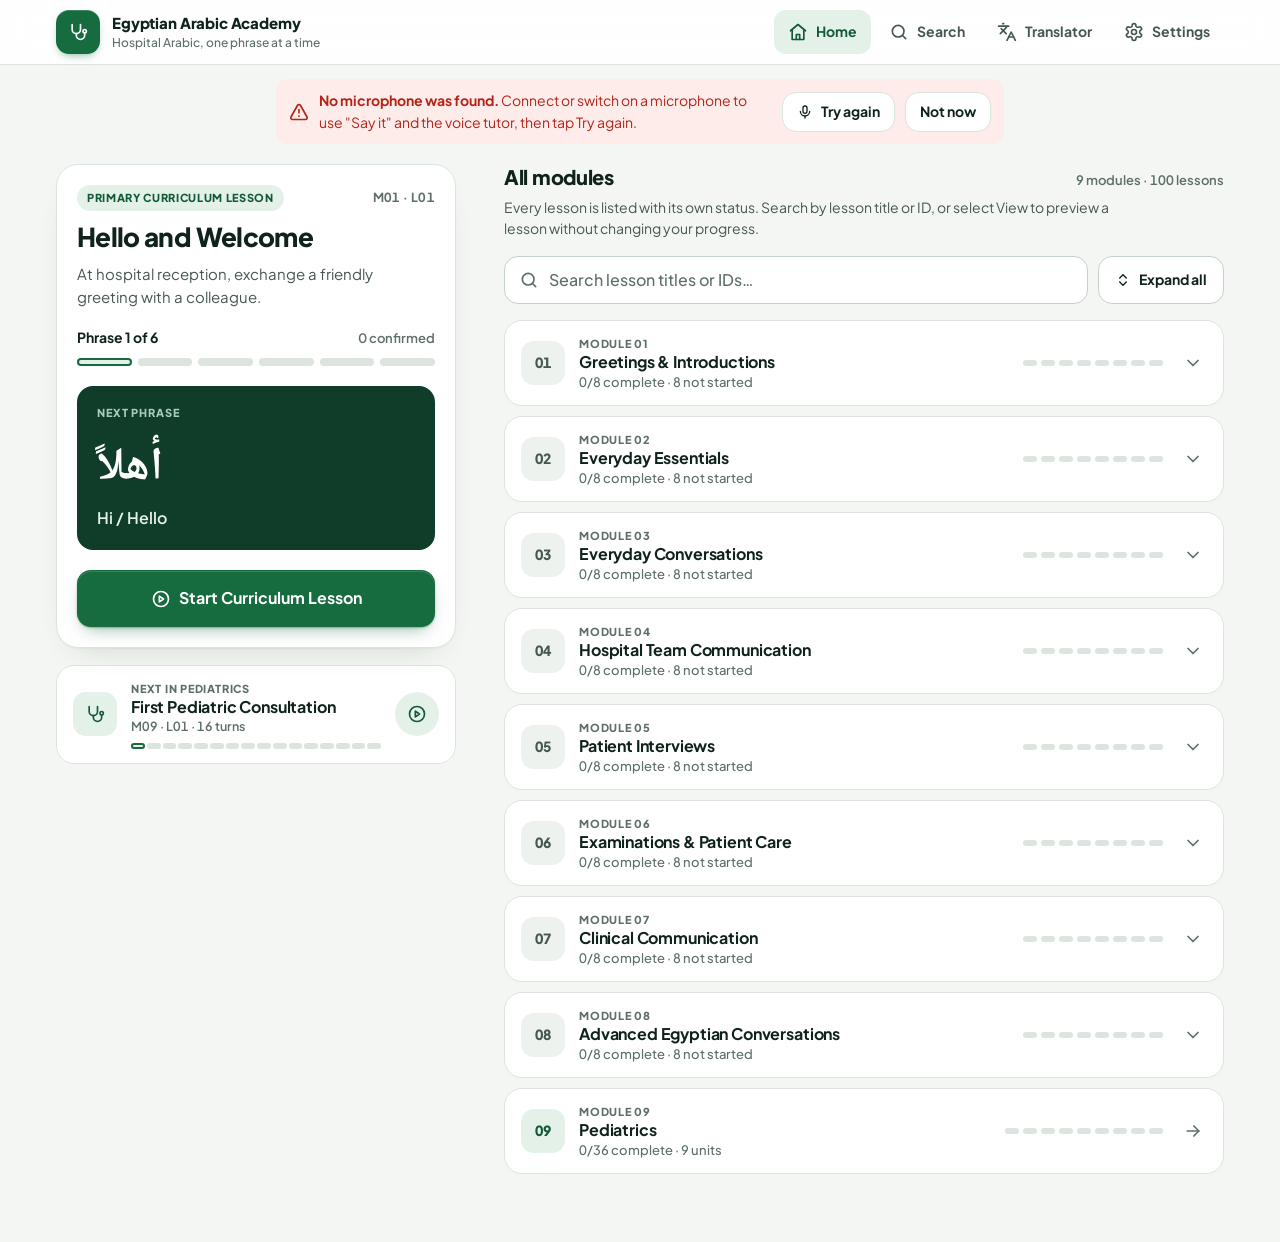
==== commit babe6b83: "Add the Conversation Translator to the app, with one shared backup - New 4th tab: Home, Search, Tran" ====
--- a/index.html
+++ b/index.html
@@ -14,7 +14,8 @@
 <link rel="preconnect" href="https://fonts.googleapis.com">
 <link rel="preconnect" href="https://fonts.gstatic.com" crossorigin>
 <link rel="stylesheet" href="https://fonts.googleapis.com/css2?family=Cairo:wght@500;700&family=Noto+Naskh+Arabic:wght@500;700&family=Plus+Jakarta+Sans:wght@400;500;600;700;800&display=swap">
-<link rel="stylesheet" href="m9.css?v=20261122a">
+<link rel="stylesheet" href="m9.css?v=20261123a">
+<link rel="stylesheet" href="translator.css?v=20261123a">
 <style>
 /* Layout: one calm column; green marks the way forward, sand marks Arabic detail. */
 :root{
@@ -455,7 +456,7 @@
 .bk-list{display:flex;flex-direction:column;gap:8px}
 .bk-row{display:flex;align-items:center;justify-content:space-between;gap:10px 14px;flex-wrap:wrap;padding:14px 14px 14px 16px}
 .bk-row>div{flex:1 1 168px;min-width:0;display:flex;flex-direction:column;gap:2px}
-.bk-row>div b{font-size:14px;font-variant-numeric:tabular-nums} .bk-row>div span{font-size:13px;font-weight:500;color:var(--muted)}
+.bk-row>div b{font-size:14px;font-variant-numeric:tabular-nums} .bk-row>div span{font-size:13px;font-weight:500;color:var(--muted)} .bk-tr{font-style:normal}
 #stateMsg .note,#stateMsg .warn,#bkMsg .note,#bkMsg .warn{margin-top:0}
 #stateMsg:empty,#bkMsg:empty{display:none}
 
@@ -548,7 +549,7 @@
 /* Phone: navigation moves to a bottom tab bar */
 @media (max-width:620px){
   .top{backdrop-filter:none;-webkit-backdrop-filter:none;background:var(--surface)}  /* a blur here would trap the fixed tab bar inside the header */
-  nav{position:fixed;left:0;right:0;bottom:0;z-index:30;display:grid;grid-template-columns:repeat(3,minmax(0,1fr));gap:4px;background:var(--surface);border-top:1px solid var(--line);padding:6px max(10px,env(safe-area-inset-left)) calc(6px + env(safe-area-inset-bottom))}
+  nav{position:fixed;left:0;right:0;bottom:0;z-index:30;display:grid;grid-auto-flow:column;grid-auto-columns:minmax(0,1fr);gap:4px;background:var(--surface);border-top:1px solid var(--line);padding:6px max(10px,env(safe-area-inset-left)) calc(6px + env(safe-area-inset-bottom))}
   nav button{flex-direction:column;justify-content:center;gap:3px;min-height:52px;font-size:12px;padding:0;color:var(--muted)}
   nav button:hover,nav button.on,nav button.on:hover{background:none}
   nav button.on{color:var(--pale-ink)}
@@ -573,6 +574,7 @@
     <nav id="nav">
       <button data-v="dashboard"></button>
       <button data-v="search"></button>
+      <button data-v="tr" hidden></button>
       <button data-v="progress"></button>
     </nav>
   </div>
@@ -585,14 +587,19 @@
 <div class="toast" id="toast" role="status" hidden></div>
 
 <!-- ?v= is the release stamp: change it (here and on m9.css) whenever any of these files change, so phones fetch the new copy instead of a saved one. -->
-<script src="curriculum.js?v=20261122a"></script>
+<script src="curriculum.js?v=20261123a"></script>
 <!-- Module 09 (Pediatrics): lesson data, then its pages. The app still runs as Modules 01-08 if these fail to load. -->
-<script src="module9.js?v=20261122a"></script>
-<script src="m9.js?v=20261122a"></script>
+<script src="module9.js?v=20261123a"></script>
+<script src="m9.js?v=20261123a"></script>
+<!-- Conversation Translator (its own tab). The app runs as before if it fails to load. Its recordings are kept in their own
+     storage (never the lesson progress) and are included in Settings > Daily backup and the backup file. -->
+<script>var TR_IN_APP = true;</script>
+<script src="translator.js?v=20261123a"></script>
 <script>
 /* ---------- State ---------- */
 const KEY = 'egyptian_academy_v92';
-const HAS_M9 = typeof M9_VIEWS !== 'undefined' && !!M9_VIEWS;   // Module 09 is loaded (m9.js added its lessons to CURRICULUM)
+const HAS_M9 = typeof M9_VIEWS !== 'undefined' && !!M9_VIEWS;
+const HAS_TR = typeof TR_VIEWS !== 'undefined' && !!TR_VIEWS;   // the Conversation Translator is loaded (translator.js)   // Module 09 is loaded (m9.js added its lessons to CURRICULUM)
 const byId = Object.fromEntries(CURRICULUM.map(l => [l.id, l]));
 // Totals come from the curriculum, so adding a module later needs no other change.
 const MODULES = [...new Set(CURRICULUM.map(l => l.module))].sort((a, b) => a - b);
@@ -631,6 +638,7 @@
 function parseSnapshot(text){
   try {
     const obj = JSON.parse(String(text).replace(/^\s*ACADEMY_STATE_V9\s*/, ''));
+    if (!obj || typeof obj !== 'object' || Array.isArray(obj) || 'kind' in obj || !('completed' in obj || 'lessons' in obj)) return null;   // not a progress snapshot
     const ok = (obj.completed || []).every(i => byId[i]) && Object.entries(obj.lessons || {}).every(([i, x]) =>
       byId[i] && Number.isInteger(x.idx) && x.idx >= 1 && x.idx <= byId[i].ex.length && Array.isArray(x.confirmed));
     return ok ? { ...freshState(), ...obj } : null;
@@ -644,6 +652,7 @@
 const backups = () => { try { return JSON.parse(localStorage.getItem(BKEY)) || []; } catch { return []; } };
 const dayKey = d => `${d.getFullYear()}-${String(d.getMonth() + 1).padStart(2, '0')}-${String(d.getDate()).padStart(2, '0')}`;
 function dailyBackup(){
+  if (HAS_TR) trDailyBackup();                                     // Translator transcripts and results for the same 23:00 (its own storage)
   const now = new Date(), due = new Date(now);
   if (now.getHours() < 23) due.setDate(due.getDate() - 1);           // the most recent 23:00 that has passed
   const slot = dayKey(due), list = backups();
@@ -1037,6 +1046,7 @@
   pin: '<path d="M12 21s-7-6.5-7-12a7 7 0 0 1 14 0c0 5.5-7 12-7 12z"/><circle cx="12" cy="9" r="2.5"/>',
   layers: '<path d="m12 3 9 5-9 5-9-5z"/><path d="m3 13 9 5 9-5"/>',
   flame: '<path d="M12 21a7 7 0 0 0 7-7c0-4-3-6-4-10-2 2-3 4-3 6-1-1-2-2-2-4-2 2-5 5-5 8a7 7 0 0 0 7 7z"/>',
+  languages: '<path d="m5 8 6 6"/><path d="m4 14 6-6 2-3"/><path d="M2 5h12"/><path d="M7 2h1"/><path d="m22 22-5-10-5 10"/><path d="M14 18h6"/>',
 };
 function ic(name, cls = ''){ return `<svg class="ic ${cls}" viewBox="0 0 24 24" aria-hidden="true">${ICONS[name] || ''}</svg>`; }
 const note = (icon, html) => `<div class="note">${ic(icon)}<div>${html}</div></div>`;
@@ -1064,10 +1074,10 @@
 function show(view, id, opts = {}){
   stopTutor(); if ('speechSynthesis' in window) speechSynthesis.cancel();
   document.getElementById('m9sheet')?.remove();                 // Module 09's first-open note never stays over another page
-  document.querySelectorAll('#nav button').forEach(b => b.classList.toggle('on', b.dataset.v === view || ((view === 'lesson' || view === 'overview' || view.startsWith('m9')) && b.dataset.v === 'dashboard')));
+  document.querySelectorAll('#nav button').forEach(b => b.classList.toggle('on', b.dataset.v === view || (view.startsWith('tr') && b.dataset.v === 'tr') || ((view === 'lesson' || view === 'overview' || view.startsWith('m9')) && b.dataset.v === 'dashboard')));
   $app.classList.toggle('wide', view === 'dashboard');          // Home uses the wide two-column layout
   document.body.classList.toggle('on-settings', view === 'progress');   // see .pgw in the styles
-  ({ dashboard, lesson, overview, search, progress, finished, ...(HAS_M9 ? M9_VIEWS : {}) }[view])(id, opts);
+  ({ dashboard, lesson, overview, search, progress, finished, ...(HAS_M9 ? M9_VIEWS : {}), ...(HAS_TR ? TR_VIEWS : {}) }[view])(id, opts);
   renderAppBar();                                               // the install / iPhone banner follows the current progress
   document.querySelector('.foot').classList.toggle('off', view !== 'progress');   // "Powered by" only on the Settings tab
   // Next card of the same lesson, in the one-column layout: open at the "Phrase x of y" line, so the phrase and the
@@ -1553,13 +1563,13 @@
       <details class="card pfold o4" id="backupCard" aria-labelledby="backup-h"${FOLD.backupCard ? ' open' : ''}>
         ${foldHead('backup-h', 'clock', 'Daily backup', (() => { const b = backups()[0]; if (!b) return 'No backup yet'; const t = new Date(b.at);
           return 'Last saved ' + esc(t.toLocaleDateString(undefined, { weekday: 'short', day: 'numeric', month: 'short' }) + ', ' + t.toTimeString().slice(0, 5)); })())}
-        <div class="pfold-in"><p class="pdesc">A copy of your progress is saved in this browser every day at 23:00, and the last 7 are kept. If the app is closed at 23:00, the copy is made the next time you open it. Clearing this browser's data also erases these copies, so it's a good idea to save a backup file from time to time as well.</p>
+        <div class="pfold-in"><p class="pdesc">A copy of your progress${HAS_TR ? ' and your Translator transcripts and results' : ''} is saved in this browser every day at 23:00, and the last 7 are kept. If the app is closed at 23:00, the copy is made the next time you open it. Clearing this browser's data also erases these copies, so it's a good idea to save a backup file from time to time as well${HAS_TR ? ' (it also keeps the recordings\' audio)' : ''}.</p>
         ${(() => { const list = backups();
           if (!list.length) return `<p class="pdesc">No daily backup yet. The first one is saved at 23:00 after you start a lesson.</p>`;
           const row = (b, i) => { const t = new Date(b.at);      // when the copy was actually made
             const when = t.toLocaleDateString(undefined, { weekday: 'short', day: 'numeric', month: 'short' }) + ', ' + t.toTimeString().slice(0, 5);
             const bp = Object.values(b.state.lessons || {}).reduce((a, x) => a + x.confirmed.length, 0);
-            return `<div class="tint bk-row"><div><b>Saved ${esc(when)}</b><span>${(b.state.completed || []).length}/${N_LESSONS} lessons complete · ${bp} ${bp === 1 ? 'phrase' : 'phrases'} confirmed</span></div>
+            return `<div class="tint bk-row" data-slot="${esc(b.slot)}"><div><b>Saved ${esc(when)}</b><span>${(b.state.completed || []).length}/${N_LESSONS} lessons complete · ${bp} ${bp === 1 ? 'phrase' : 'phrases'} confirmed<i class="bk-tr"></i></span></div>
               <button class="btn ghost again" data-bk="${i}">${ic('retry', 'sm')}Restore</button></div>`; };
           // The newest backup is always shown; older ones fold away until asked for.
           const older = list.length - 1;
@@ -1568,12 +1578,15 @@
         <div class="row pair">
           <button class="btn pale" id="saveFile">${ic('download', 'sm')}Save backup file</button>
           <label class="btn ghost" for="loadFile">${ic('upload', 'sm')}Load backup file</label>
-          <input type="file" id="loadFile" accept=".txt,text/plain" hidden>
+          <input type="file" id="loadFile" accept=".txt,.json,text/plain,application/json" hidden>
         </div>
         <div id="bkMsg"></div>
       </div></details>
     </div></div></div>`;
   ['moveCard', 'backupCard'].forEach(id => { const d = document.getElementById(id); d.addEventListener('toggle', e => { if (e.target === d) FOLD[id] = d.open; }); });
+  // Each daily row also says how many Translator recordings that day's copy holds.
+  if (HAS_TR) trBackups().then(list => document.querySelectorAll('.bk-row[data-slot]').forEach(r => { const t = list.find(x => x.slot === r.dataset.slot), i = r.querySelector('.bk-tr');
+    if (t && i && t.recs.length) i.textContent = ` · ${t.recs.length} Translator ${t.recs.length === 1 ? 'recording' : 'recordings'}`; })).catch(() => {});
   const bkMore = document.getElementById('bkMore');      // the fold's label follows its state
   if (bkMore) bkMore.addEventListener('toggle', () => { const s = bkMore.querySelector('summary span'), n = backups().length - 1;
     s.textContent = bkMore.open ? `Hide older ${n === 1 ? 'backup' : 'backups'}` : `Show ${n} older ${n === 1 ? 'backup' : 'backups'}`; });
@@ -1595,27 +1608,44 @@
     S = st; save(); show('dashboard'); toast('Progress loaded.');
   };
 
-  // Backups: restore a daily copy (tap twice), or save / load a backup file (same text as the snapshot above).
+  // Backups: restore a daily copy (tap twice), or save / load a backup file.
   const bkMsg = h => document.getElementById('bkMsg').innerHTML = h;
   document.querySelectorAll('[data-bk]').forEach(b => b.onclick = async () => {
     const bk = backups()[+b.dataset.bk], when = b.closest('.bk-row').querySelector('b').textContent.replace(/^Saved /, '');
-    if (!await confirmModal({ title: 'Restore this backup?', text: `Your progress goes back to how it was on ${esc(when)}. Anything you did after that is replaced.`, yes: 'Yes, restore', icon: 'retry' })) return;
+    if (!await confirmModal({ title: 'Restore this backup?', text: `Your progress goes back to how it was on ${esc(when)}. Anything you did after that is replaced.${HAS_TR ? ' Translator recordings deleted since then come back; the others stay as they are.' : ''}`, yes: 'Yes, restore', icon: 'retry' })) return;
     const st = parseSnapshot(snapshotText(bk.state));
     if (!st) return bkMsg(warn("That backup couldn't be read. Nothing was changed."));
-    S = st; save(); show('dashboard'); toast('Progress restored from the daily backup.');
+    S = st; save();
+    let tr = null; if (HAS_TR){ try { const t = (await trBackups()).find(x => x.slot === bk.slot); if (t) tr = await trRestore(t.recs); } catch {} }
+    show('dashboard'); toast(`Progress restored from the daily backup.${tr?.added ? ` ${tr.added} Translator ${tr.added === 1 ? 'recording' : 'recordings'} brought back.` : ''}`);
   });
-  document.getElementById('saveFile').onclick = () => {
+  // One backup file: the progress, plus every Translator recording with its audio. Without recordings it is the same
+  // progress-only text file as before. Loading reads both kinds, and a Translator-only file from the test page.
+  document.getElementById('saveFile').onclick = async () => {
+    const b = document.getElementById('saveFile');
+    let tr = null; if (HAS_TR){ try { if ((await trAll()).length){ b.disabled = true; bkMsg(note('clock', 'Preparing the backup file…')); tr = await trBuildBackup(); } } catch { tr = null; } b.disabled = false; }
+    const text = tr ? JSON.stringify({ kind: 'egyptian-academy-backup', version: 10, savedAt: new Date().toISOString(), progress: S, translator: tr }) : snapshotText(S);
     const a = document.createElement('a');
-    a.href = URL.createObjectURL(new Blob([snapshotText(S)], { type: 'text/plain' }));
-    a.download = `egyptian-arabic-academy-backup-${dayKey(new Date())}.txt`;
+    a.href = URL.createObjectURL(new Blob([text], { type: tr ? 'application/json' : 'text/plain' }));
+    a.download = `egyptian-arabic-academy-backup-${dayKey(new Date())}.${tr ? 'json' : 'txt'}`;
     document.body.appendChild(a); a.click(); a.remove(); setTimeout(() => URL.revokeObjectURL(a.href), 10000);
-    bkMsg(note('check', 'Your backup file is downloading. Keep it somewhere safe, for example email it to yourself. To use it, tap <b>Load backup file</b>.'));
+    bkMsg(note('check', `Your backup file is downloading${tr ? ` (your progress and ${tr.recordings.length} Translator ${tr.recordings.length === 1 ? 'recording' : 'recordings'} with audio)` : ''}. Keep it somewhere safe, for example email it to yourself. To use it, tap <b>Load backup file</b>.`));
   };
   document.getElementById('loadFile').onchange = async e => {
     const f = e.target.files[0]; if (!f) return;
-    const st = parseSnapshot(await f.text()); e.target.value = '';
-    if (!st) return bkMsg(warn("That file isn't an Egyptian Arabic Academy backup. Nothing was changed."));
-    S = st; save(); show('dashboard'); toast('Progress loaded from the backup file.');
+    const text = await f.text(); e.target.value = '';
+    let obj = null; try { obj = JSON.parse(text); } catch {}
+    let st = null, recs = null;
+    if (obj && obj.kind === 'egyptian-academy-backup'){                // one file: progress + Translator recordings
+      st = parseSnapshot(snapshotText(obj.progress)); recs = obj.translator?.recordings || [];
+      if (!st) return bkMsg(warn("That backup file couldn't be read. Nothing was changed.")); }
+    else if (obj && obj.kind === 'egyptian-academy-translator-backup'){  // Translator recordings only: the progress is left alone
+      if (!HAS_TR) return bkMsg(warn("That file is a Translator backup. Nothing was changed."));
+      const r = await trRestore(obj.recordings); return bkMsg(note('check', `Translator backup loaded: ${r.added} ${r.added === 1 ? 'recording' : 'recordings'} added${r.skipped ? `, ${r.skipped} already here` : ''}. Your progress wasn't changed.`)); }
+    else { st = parseSnapshot(text); if (!st) return bkMsg(warn("That file isn't an Egyptian Arabic Academy backup. Nothing was changed.")); }
+    S = st; save();
+    let r = null; if (recs && HAS_TR){ try { r = await trRestore(recs); } catch {} }
+    show('dashboard'); toast(`Progress loaded from the backup file.${r?.added ? ` ${r.added} Translator ${r.added === 1 ? 'recording' : 'recordings'} added.` : ''}`);
   };
   document.getElementById('installBtn').onclick = async () => {
     if (!installPrompt) return;
@@ -1659,7 +1689,7 @@
 
 document.getElementById('logoMark').innerHTML = ic('steth');
 // The third tab is "Settings": it holds the tutor key, backups and install steps as well as the progress summary.
-const NAV = { dashboard: ['home', 'Home'], search: ['search', 'Search'], progress: ['gear', 'Settings'] };
+const NAV = { dashboard: ['home', 'Home'], search: ['search', 'Search'], tr: ['languages', 'Translator'], progress: ['gear', 'Settings'] };
 document.querySelectorAll('#nav button').forEach(b => { const [i, t] = NAV[b.dataset.v]; b.innerHTML = `<span class="tab-ic">${ic(i)}</span><span>${t}</span>`; b.onclick = () => show(b.dataset.v); });
 show('dashboard');
 dailyBackup(); setInterval(dailyBackup, 60000);                     // catch up a missed 23:00, then check every minute
--- a/translator.css
+++ b/translator.css
@@ -0,0 +1,127 @@
+/* Conversation Translator (translator.js). Uses the app's own colours, cards and buttons; every class starts with "tr-". */
+.tr{display:flex;flex-direction:column;gap:14px}
+.tr .card{border-radius:22px;box-shadow:0 1px 2px rgba(16,35,26,.04),0 14px 34px -20px rgba(16,35,26,.2)}
+.tr-head{display:flex;flex-direction:column;gap:6px}
+.tr-head p{margin:0;line-height:1.5}
+.tr-title{overflow-wrap:anywhere}
+.tr-h2{display:flex;align-items:center;gap:8px;margin:0 0 12px;font-size:17px;font-weight:800}
+.tr-h2 .ic{color:var(--green)}
+.tr .back{align-self:flex-start}
+.tr .small{font-size:13.5px}
+.tr .grow{flex:1;min-width:0}
+
+/* Upload */
+.tr-nokey{display:flex;flex-wrap:wrap;align-items:center;gap:12px;border-color:var(--sand-pale)}
+.tr-nokey>.ic{color:var(--sand)} .tr-nokey p{margin:2px 0 0} .tr-nokey>div{flex:1;min-width:200px}
+.tr-up #trPick,.tr-up #trChosen{display:flex;flex-direction:column;gap:10px}
+.tr-up p{margin:0}
+.tr-choose{position:relative;min-height:56px;border-style:dashed;border-width:2px;border-color:var(--line-2);font-size:15.5px;cursor:pointer}
+.tr-choose input{position:absolute;inset:0;opacity:0;cursor:pointer;width:100%}
+.tr-choose.tr-dis{opacity:.55;cursor:default}
+.tr-file{display:flex;align-items:center;gap:12px;padding:12px;border-radius:14px;background:var(--sunk)}
+.tr-file .ic{color:var(--green)} .tr-file b{display:block;overflow-wrap:anywhere} .tr-file span{display:block}
+.tr-audio{width:100%;height:44px}
+.tr-err{display:flex;flex-wrap:wrap;align-items:flex-start;gap:10px;padding:12px 14px;border-radius:14px;background:var(--danger-pale);color:var(--danger);font-size:14.5px;line-height:1.5}
+.tr-err span{flex:1;min-width:180px}
+
+/* History */
+.tr-hist-top{display:flex;align-items:center;justify-content:space-between;margin:6px 2px 0}
+.tr-hist-top .tr-h2{margin:0}
+.tr-list{display:flex;flex-direction:column;gap:10px}
+.tr-row{display:flex;align-items:center;gap:12px;width:100%;padding:14px 16px;text-align:left;cursor:pointer;color:var(--ink);font:inherit}
+.tr-row:hover{background:var(--sunk)}
+.tr-row>.ic{color:var(--green)} .tr-row b{display:block;overflow-wrap:anywhere;font-size:15px} .tr-row .muted{display:block}
+.tag.tr-bad{background:var(--danger-pale);color:var(--danger)}
+
+/* Loader: everything happens out of sight until it is finished */
+.tr-load{display:flex;flex-direction:column;align-items:center;text-align:center;gap:10px;padding:32px 22px}
+.tr-load .title{font-size:21px}
+.tr-name{margin:0;overflow-wrap:anywhere;font-size:14px}
+.tr-spin{width:64px;height:64px;border-radius:50%;border:6px solid var(--pale);border-top-color:var(--green);animation:tr-spin 1s linear infinite;margin-bottom:6px}
+.tr-spin.off{animation:none;border-color:var(--sunk);border-top-color:var(--sunk)}
+@keyframes tr-spin{to{transform:rotate(360deg)}}
+@media (prefers-reduced-motion: reduce){ .tr-spin{animation:tr-pulse 2s ease-in-out infinite !important} }
+@keyframes tr-pulse{50%{opacity:.4}}
+.tr-msg{margin:4px 0 2px;max-width:46ch;font-size:15px;line-height:1.55;color:var(--ink-2);min-height:3em}
+.tr-steps{list-style:none;margin:8px 0 0;padding:0;display:flex;flex-direction:column;gap:10px;text-align:left;align-self:stretch;max-width:420px;margin-inline:auto;width:100%}
+.tr-steps li{display:flex;align-items:center;gap:12px;font-size:14.5px;color:var(--muted)}
+.tr-dot{width:26px;height:26px;border-radius:50%;flex:none;display:grid;place-items:center;border:2px solid var(--line-2)}
+.tr-dot .ic{width:15px;height:15px;stroke-width:3}
+.tr-steps li.done{color:var(--ink-2)} .tr-steps li.done .tr-dot{background:var(--green);border-color:var(--green);color:var(--on-green)}
+.tr-steps li.now{color:var(--ink);font-weight:700} .tr-steps li.now .tr-dot{border-color:var(--green);border-top-color:transparent;animation:tr-spin 1s linear infinite}
+.tr-steps li.next{color:var(--ink);font-weight:700} .tr-steps li.next .tr-dot{border-color:var(--amber)}
+.tr-elapsed{margin:6px 0 0;font-variant-numeric:tabular-nums}
+.tr-load-btns{display:flex;flex-direction:column;gap:10px;align-self:stretch;max-width:420px;width:100%;margin:8px auto 0}
+.tr .btn.armed,.tr .btn.armed:hover{background:var(--danger-pale);color:var(--danger);border-color:transparent}
+
+/* Results */
+.tr-player{position:sticky;top:72px;z-index:5;background:var(--surface);border:1px solid var(--line);border-radius:18px;padding:8px 10px;box-shadow:0 8px 20px -14px rgba(16,35,26,.35)}
+.tr-tabs{display:grid;grid-template-columns:repeat(3,minmax(0,1fr));gap:4px;padding:4px;background:var(--sunk);border-radius:14px}
+.tr-tabs button{min-height:42px;border:0;border-radius:11px;background:none;font-size:13px;font-weight:700;color:var(--ink-2);cursor:pointer;padding:0 4px}
+.tr-tabs button[aria-selected="true"]{background:var(--surface);color:var(--pale-ink);box-shadow:0 1px 3px rgba(16,35,26,.12)}
+.tr-lang{display:flex;flex-wrap:wrap;gap:6px;margin-bottom:10px}
+.tr-lang button{min-height:38px;padding:0 14px;border-radius:99px;border:1px solid var(--line);background:var(--surface);font-size:13.5px;font-weight:700;color:var(--ink-2);cursor:pointer}
+.tr-lang button[aria-pressed="true"]{background:var(--pale);color:var(--pale-ink);border-color:transparent}
+.tr-segs{display:flex;flex-direction:column;gap:8px}
+.tr-seg{display:grid;grid-template-columns:1fr;gap:6px;width:100%;padding:14px 16px;border:1px solid var(--line);border-radius:16px;background:var(--surface);text-align:left;font:inherit;color:inherit;cursor:pointer}
+.tr-seg:hover{background:var(--sunk)}
+.tr-seg.on{border-color:var(--green);box-shadow:0 0 0 2px var(--green) inset}
+.tr-seg-top{display:flex;flex-wrap:wrap;align-items:center;gap:8px;font-size:12.5px;color:var(--muted);font-variant-numeric:tabular-nums}
+.tr-spk{display:inline-flex;align-items:center;min-height:22px;padding:0 9px;border-radius:99px;background:var(--pale);color:var(--pale-ink);font-weight:800}
+.tr-ar{font-family:var(--font-ar);font-size:21px;font-weight:700;line-height:1.7;direction:rtl;text-align:right;overflow-wrap:anywhere}
+.tr-en{font-size:15px;line-height:1.5;color:var(--ink-2)}
+.tr-segs.ar .tr-en,.tr-segs.en .tr-ar{display:none}
+@media (min-width:700px){ .tr-segs.both .tr-seg{grid-template-columns:1fr 1fr;column-gap:20px;align-items:start} .tr-segs.both .tr-seg-top{grid-column:1/-1} .tr-segs.both .tr-en{order:-1} }
+.tr-card{display:flex;flex-direction:column;gap:6px}
+.tr-ai{display:flex;align-items:center;gap:6px;margin:0 0 6px;font-size:12.5px;font-weight:700;color:var(--muted)}
+.tr-over{margin:0;font-size:16px;line-height:1.55}
+.tr-h3{margin:14px 0 4px;font-size:15px;font-weight:800}
+.tr-items{list-style:none;margin:0;padding:0;display:flex;flex-direction:column;gap:8px}
+.tr-items li{display:flex;gap:10px;align-items:flex-start;font-size:15px;line-height:1.5}
+.tr-badge{flex:none;min-width:76px;text-align:center;font-size:11px;font-weight:800;text-transform:uppercase;letter-spacing:.04em;padding:3px 6px;border-radius:7px;margin-top:2px}
+.tr-said{background:var(--pale);color:var(--pale-ink)} .tr-sugg{background:var(--sand-pale);color:var(--sand)} .tr-unc{background:var(--danger-pale);color:var(--danger)}
+.tr-time{display:inline-flex;align-items:center;min-height:24px;margin:2px 4px 0 0;padding:0 8px;border-radius:99px;border:1px solid var(--line);background:var(--surface);font-size:12px;font-weight:700;color:var(--pale-ink);cursor:pointer;font-variant-numeric:tabular-nums}
+.tr-item{padding:12px 0;border-top:1px solid var(--line)} .tr-item:first-of-type{border-top:0}
+.tr-item p{margin:4px 0 0;line-height:1.5}
+.tr-alt{font-family:var(--font-ar);font-weight:700}
+.tr-tech{font-size:14px;color:var(--muted)} .tr-tech summary{cursor:pointer;font-weight:700;padding:6px 2px}
+.tr-tech p{margin:6px 0 10px}
+
+/* Report for Claude: small, out of the way, available at any moment */
+.tr-report{margin-top:6px;background:none;border:0;padding:8px;font:inherit;font-size:13px;font-weight:700;color:var(--muted);text-decoration:underline;cursor:pointer}
+.tr-report-box{width:100%;min-height:160px;margin-top:8px;font:12px/1.4 ui-monospace,Consolas,monospace;border:1px solid var(--line);border-radius:10px;padding:8px;background:var(--sunk);color:var(--ink)}
+.tr-redo{flex-direction:row;align-items:center;gap:14px} .tr-redo p{margin:0}
+.tr-spin.sm{width:28px;height:28px;border-width:3px;margin:0;flex:none}
+/* Lines that can be played: a speaker on each, a hint above, and the speaker pulses while that line plays */
+.tr-hint{display:flex;align-items:center;gap:8px;margin:0 2px 2px;font-size:13.5px;font-weight:700;color:var(--muted)}
+.tr-hint .ic{color:var(--green)}
+.tr-play{margin-left:auto;width:34px;height:34px;border-radius:50%;display:grid;place-items:center;background:var(--pale);color:var(--pale-ink);flex:none;transition:background-color .15s,color .15s}
+.tr-play .ic{width:18px;height:18px}
+.tr-segs.can-play .tr-seg:hover .tr-play{background:var(--green);color:var(--on-green)}
+.tr-seg.on .tr-play{background:var(--green);color:var(--on-green);animation:tr-pulse 1.1s ease-in-out infinite}
+/* History: older recordings in closed groups by day, then by week */
+.tr-group{border:1px solid var(--line);border-radius:18px;background:var(--surface)}
+.tr-group summary{display:flex;align-items:center;gap:10px;min-height:52px;padding:0 16px;cursor:pointer;list-style:none;font-weight:800;font-size:15px}
+.tr-group summary::-webkit-details-marker{display:none}
+.tr-chev{color:var(--muted);transition:transform .2s}
+.tr-group[open] .tr-chev{transform:rotate(180deg)}
+.tr-group-list{display:flex;flex-direction:column;gap:8px;padding:0 10px 10px}
+.tr-group-list .tr-row{box-shadow:none}
+/* Backup: a backup file (with audio) and the daily copies */
+.tr-backup{display:flex;flex-direction:column;gap:10px}
+.tr-backup>summary{display:flex;align-items:center;justify-content:space-between;cursor:pointer;list-style:none}
+.tr-backup>summary::-webkit-details-marker{display:none}
+.tr-backup[open] .tr-chev{transform:rotate(180deg)}
+.tr-backup p{margin:10px 0 0;line-height:1.5}
+.tr-bk-btns{display:flex;flex-wrap:wrap;gap:10px;margin-top:12px}
+.tr-loadbk{position:relative;cursor:pointer}
+.tr-loadbk input{position:absolute;inset:0;opacity:0;cursor:pointer;width:100%}
+.tr-daily{display:flex;flex-direction:column;gap:8px}
+.tr-bk{display:flex;align-items:center;gap:12px;padding:10px 12px;border-radius:14px;background:var(--sunk)}
+.tr-bk b{display:block;font-size:14.5px} .tr-bk .muted{display:block}
+.tr-bk .btn{padding:8px 14px}
+/* Translating paused: only lighter models left */
+.tr-paused{display:flex;gap:12px;align-items:flex-start;border-color:var(--sand-pale);background:var(--sand-pale)}
+.tr-paused>.ic{color:var(--sand);margin-top:2px}
+.tr-paused b{display:block;font-size:16px;color:var(--ink)}
+.tr-paused p{margin:6px 0 0;line-height:1.5;color:var(--ink-2)}
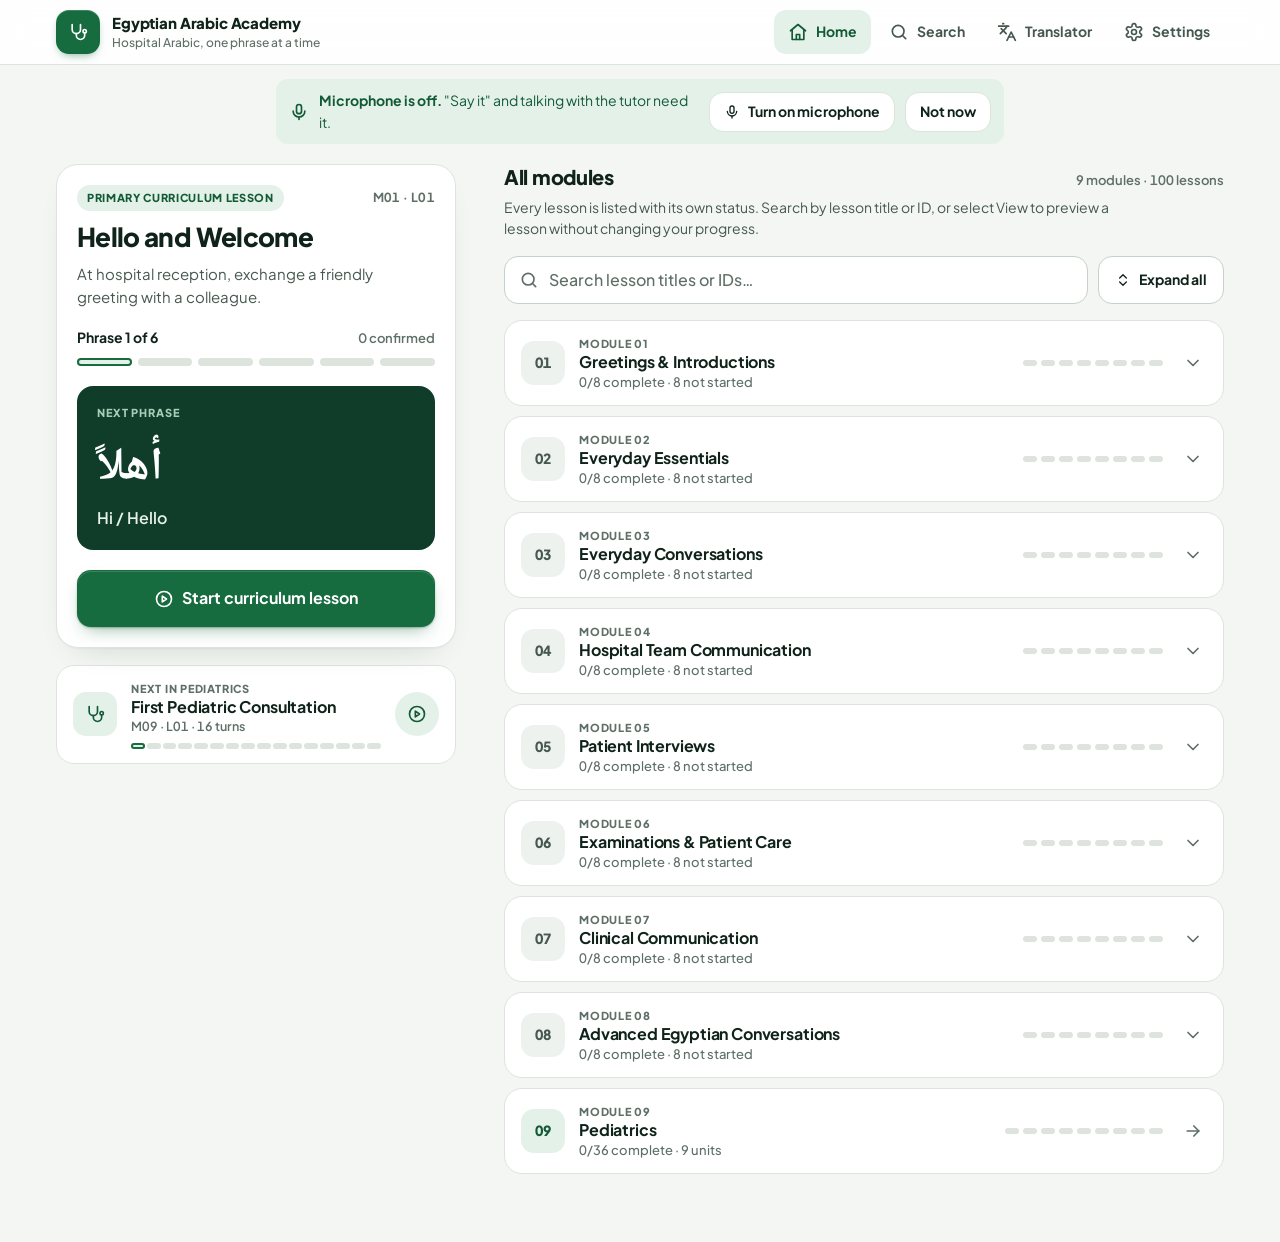
==== commit e1e119c8: "Polish round: reliability, key check, consistency (translator v4) Reliability - Translator: a record" ====
--- a/index.html
+++ b/index.html
@@ -13,15 +13,18 @@
 <meta name="apple-mobile-web-app-title" content="Arabic Academy">
 <link rel="preconnect" href="https://fonts.googleapis.com">
 <link rel="preconnect" href="https://fonts.gstatic.com" crossorigin>
-<link rel="stylesheet" href="https://fonts.googleapis.com/css2?family=Cairo:wght@500;700&family=Noto+Naskh+Arabic:wght@500;700&family=Plus+Jakarta+Sans:wght@400;500;600;700;800&display=swap">
-<link rel="stylesheet" href="m9.css?v=20261123a">
-<link rel="stylesheet" href="translator.css?v=20261123a">
+<!-- Fonts load alongside the page instead of holding it up: on a slow connection the text shows at once in the phone's
+     own font, then switches when these arrive. -->
+<link rel="preload" as="style" id="fontcss" href="https://fonts.googleapis.com/css2?family=Cairo:wght@500;700&family=Noto+Naskh+Arabic:wght@500;700&family=Plus+Jakarta+Sans:wght@400;500;600;700;800&display=swap" onload="this.onload=null;this.rel='stylesheet'">
+<noscript><link rel="stylesheet" href="https://fonts.googleapis.com/css2?family=Cairo:wght@500;700&family=Noto+Naskh+Arabic:wght@500;700&family=Plus+Jakarta+Sans:wght@400;500;600;700;800&display=swap"></noscript>
+<link rel="stylesheet" href="m9.css?v=20261124e">
+<link rel="stylesheet" href="translator.css?v=20261124e">
 <style>
 /* Layout: one calm column; green marks the way forward, sand marks Arabic detail. */
 :root{
   --bg:#F3F6F2; --surface:#ffffff; --sunk:#EEF2EE; --ink:#10231A; --muted:#5E6F66; --ink-2:#46584E; --line:#DCE4DD; --line-2:#C6D2C9;
   --green:#166B3F; --green-hi:#125A36; --on-green:#ffffff; --pale:#E4F1E8; --pale-ink:#125A36; --deep:#0F3D2A; --on-deep:#F1F7F2; --deep-soft:#A9CDB8;
-  --sand:#9A4A07; --sand-pale:#FCEFD9; --amber:#D17A12; --danger:#b42318; --danger-pale:#fdecea;
+  --sand:#9A4A07; --sand-pale:#FCEFD9; --amber:#E08A1E; --danger:#b42318; --danger-pale:#fdecea;
   --font:"Plus Jakarta Sans",system-ui,-apple-system,"Segoe UI",Roboto,sans-serif;
   --font-ar:"Cairo","Segoe UI","Noto Naskh Arabic","Geeza Pro",sans-serif;
   --r-lg:20px; --r:14px; --shadow:0 1px 2px rgba(20,40,30,.05),0 6px 20px rgba(20,40,30,.06);
@@ -29,7 +32,7 @@
 @media (prefers-color-scheme: dark){
   :root{ --bg:#0f1512; --surface:#18201b; --sunk:#131a16; --ink:#e8efe9; --muted:#9aa89f; --ink-2:#b7c4bb; --line:#27322b; --line-2:#36443b;
     --green:#2aa765; --green-hi:#35b872; --on-green:#06140c; --pale:#183324; --pale-ink:#8fe2b2; --deep:#0b2a1d; --on-deep:#eef6f0; --deep-soft:#8fbfa3;
-    --sand:#e2a85a; --sand-pale:#2c2416; --amber:#e2a85a; --danger:#f08a80; --danger-pale:#3a1d1a;
+    --sand:#e2a85a; --sand-pale:#2c2416; --amber:#E39A35; --danger:#f08a80; --danger-pale:#3a1d1a;
     --shadow:0 1px 2px rgba(0,0,0,.3); color-scheme:dark; }
 }
 *{box-sizing:border-box}
@@ -78,16 +81,6 @@
 .btn.danger{background:var(--surface);border-color:var(--line);color:var(--danger)}
 .btn.block{width:100%} .btn.lg{padding:15px 20px;font-size:16px}
 .btn:disabled{opacity:.55;cursor:default}
-.iconbtn{flex-direction:column;gap:4px;padding:12px 10px;font-size:13px;min-width:92px}
-
-/* Progress */
-.bar{height:8px;background:var(--sunk);border-radius:99px;overflow:hidden}
-.bar>i{display:block;height:100%;background:var(--green);border-radius:99px}
-.bar.mini{width:64px;height:6px}
-.ring{flex:none}
-.ring circle{fill:none;stroke-width:6}
-.ring .bg{stroke:var(--sunk)} .ring .fg{stroke:var(--green);stroke-linecap:round;transform:rotate(-90deg);transform-origin:center}
-.ring text{font:700 13px var(--font);fill:var(--ink)}
 
 .sr{position:absolute;width:1px;height:1px;overflow:hidden;clip-path:inset(50%);white-space:nowrap}
 /* Home (redesign): two columns on wide screens; the curriculum lesson is always first */
@@ -140,28 +133,6 @@
 .sc-meta{font-size:13px;color:var(--muted);margin-top:2px}
 .sub .segs{margin-top:8px}
 .sc-next{font-size:14px;color:var(--ink-2)} .sc-next .ar{font-family:"Noto Naskh Arabic",var(--font-ar);font-weight:700;font-size:20px;color:var(--ink)}
-.btn.round{border-radius:99px;margin-top:18px}
-
-/* Lesson overview */
-.ov-title{font-size:30px;font-weight:800;line-height:1.15;letter-spacing:-.02em}
-.ov-card{border-radius:22px}
-.ov-h{display:flex;align-items:center;gap:10px;font-size:18px;font-weight:700}
-.ov-h .ic{color:var(--muted)}
-.ov-scen{font-size:17px;margin:12px 0 0}
-.ov-stats{display:grid;grid-template-columns:1fr 1fr;gap:12px;text-align:center;border-top:1px solid var(--line);margin-top:18px;padding-top:16px}
-.ov-stats b{display:block;font-size:26px;font-weight:800;line-height:1.3} .ov-stats b.ov-st{font-size:19px;padding-top:4px}
-.ov-stats span{color:var(--muted);font-size:14px}
-.ov-sub{color:var(--muted);margin:0 2px;font-size:15px}
-.ov-text{margin:0 2px;font-size:17px}
-.ov-list{padding:4px 18px;border-radius:22px}
-.ov-ex{display:flex;gap:14px;align-items:flex-start;width:100%;text-align:left;background:none;border:0;border-top:1px solid var(--line);padding:18px 0;cursor:pointer}
-.ov-ex:first-child{border-top:0}
-.ov-n{width:32px;height:32px;border-radius:9px;background:var(--sunk);display:grid;place-items:center;font-size:13px;font-weight:600;color:var(--muted);flex:none;margin-top:4px}
-.ov-ar{display:block;font-family:var(--font-ar);font-weight:700;font-size:24px;line-height:1.5;text-align:left;unicode-bidi:plaintext}
-.ov-lat{display:block;font-weight:600;margin-top:4px}
-.ov-en{display:block;color:var(--muted)}
-.ov-ok{display:inline-flex;align-items:center;gap:4px;font-size:12px;font-weight:700;color:var(--pale-ink);background:var(--pale);padding:3px 8px;border-radius:99px;flex:none;margin-top:6px}
-.btn.round-sm{border-radius:99px;padding:8px 14px}
 
 /* Modules (redesign) */
 .mod-intro{margin:6px 0 0;max-width:62ch;font-size:14px;line-height:1.55;color:var(--ink-2);text-wrap:pretty}
@@ -201,7 +172,7 @@
 .mod-count{display:block;font-size:13px;font-weight:500;line-height:1.4;color:var(--muted);font-variant-numeric:tabular-nums}
 .dots{display:flex;gap:4px;flex:none}
 .dot{width:14px;height:6px;border-radius:99px;background:var(--line)}
-.dot.p{background:#E08A1E} .dot.c{background:var(--green)}
+.dot.p{background:var(--amber)} .dot.c{background:var(--green)}
 .mod .chev-box{flex:none;display:grid;place-items:center;width:32px;height:32px;border-radius:10px;color:var(--muted)}
 .mod summary:hover .chev-box{background:var(--sunk);color:var(--ink)}
 .mod .chev{transition:transform .3s cubic-bezier(.2,.7,.2,1)}
@@ -222,12 +193,10 @@
 .mnone .ico{display:grid;place-items:center;width:44px;height:44px;border-radius:13px;background:var(--sunk);color:var(--ink-2)}
 summary{cursor:pointer;padding:14px 0;display:flex;justify-content:space-between;align-items:center;gap:10px;list-style:none;font-weight:700}
 summary::-webkit-details-marker{display:none}
-.mod-meta{display:flex;align-items:center;gap:10px;font-size:13px;color:var(--muted);font-variant-numeric:tabular-nums}
 .chev{transition:transform .2s} details[open] .chev{transform:rotate(180deg)}
 .lesson-row{display:flex;align-items:center;gap:10px;width:100%;text-align:left;background:none;border:0;border-radius:12px;padding:9px 8px;cursor:pointer}
 .lesson-row:hover{background:var(--sunk)}
-.lesson-row .ln{font-size:12px;font-weight:700;color:var(--muted);width:30px;font-variant-numeric:tabular-nums}
-.st-done{color:var(--green)} .st-prog{color:var(--sand)} .st-none{color:var(--line)}
+.st-done{color:var(--green)}
 details .list{padding:0 0 10px}
 
 /* Lesson */
@@ -386,12 +355,12 @@
 .ov-main small{font-size:15px;font-weight:700;color:var(--muted);font-variant-numeric:tabular-nums}
 .ov-bar{display:flex;gap:3px;height:8px;border-radius:99px;background:var(--sunk);overflow:hidden}
 .ov-bar i{display:block;height:100%;border-radius:99px;flex:none}
-.ov-bar .c{background:var(--green)} .ov-bar .p{background:#E08A1E}
+.ov-bar .c{background:var(--green)} .ov-bar .p{background:var(--amber)}
 .ov-row{display:grid;grid-template-columns:1fr 1fr;gap:12px;padding-top:14px;border-top:1px solid var(--line)}
 .ov-it{min-width:0}
 .ov-it b{display:block;font-size:22px;font-weight:800;letter-spacing:-.02em;line-height:1.15;font-variant-numeric:tabular-nums}
 .ov-it span{display:flex;align-items:center;gap:6px;margin-top:2px;font-size:13px;font-weight:600;line-height:1.3;color:var(--ink-2);white-space:nowrap}
-.ov-it span i{flex:none;width:8px;height:8px;border-radius:99px;background:#E08A1E}
+.ov-it span i{flex:none;width:8px;height:8px;border-radius:99px;background:var(--amber)}
 .ov-it span .ic{width:14px;height:14px;stroke-width:3;color:var(--green)}
 .ov-row .ov-it+.ov-it{padding-left:12px;border-left:1px solid var(--line)}
 .ov-it span i.n{background:var(--line-2)}   /* "Not started" marker on Settings: the empty part of the bar */
@@ -423,7 +392,7 @@
 .mrow-c{display:inline-flex;gap:8px;font-size:13px;font-weight:700;color:var(--muted);font-variant-numeric:tabular-nums}
 .mrow-p{color:var(--sand)}
 .bar8{display:grid;grid-template-columns:repeat(8,minmax(0,1fr));gap:4px}
-.bar8 span{height:6px;border-radius:99px;background:var(--line)} .bar8 .p{background:#E08A1E} .bar8 .c{background:var(--green)}
+.bar8 span{height:6px;border-radius:99px;background:var(--line)} .bar8 .p{background:var(--amber)} .bar8 .c{background:var(--green)}
 .pfoot{display:flex;align-items:flex-start;gap:8px;padding-top:12px;border-top:1px solid var(--line);color:var(--muted)}
 .pfoot .ic{margin-top:2px} .pfoot p{margin:0;font-size:13px;line-height:1.5}
 .pgw .btn{min-height:44px;padding:0 16px;font-size:14px;border-radius:14px}
@@ -457,8 +426,8 @@
 .bk-row{display:flex;align-items:center;justify-content:space-between;gap:10px 14px;flex-wrap:wrap;padding:14px 14px 14px 16px}
 .bk-row>div{flex:1 1 168px;min-width:0;display:flex;flex-direction:column;gap:2px}
 .bk-row>div b{font-size:14px;font-variant-numeric:tabular-nums} .bk-row>div span{font-size:13px;font-weight:500;color:var(--muted)} .bk-tr{font-style:normal}
-#stateMsg .note,#stateMsg .warn,#bkMsg .note,#bkMsg .warn{margin-top:0}
-#stateMsg:empty,#bkMsg:empty{display:none}
+#stateMsg .note,#stateMsg .warn,#bkMsg .note,#bkMsg .warn,#keyMsg .note,#keyMsg .warn{margin-top:0}
+#stateMsg:empty,#bkMsg:empty,#keyMsg:empty{display:none}
 
 /* Confirmation pop-up */
 dialog.modal{border:0;padding:0;border-radius:22px;background:var(--surface);color:var(--ink);width:min(420px,calc(100% - 32px));box-shadow:0 24px 60px -12px rgba(16,35,26,.45)}
@@ -546,6 +515,9 @@
 dialog.modal[open]::backdrop{animation:eaa-fade .24s ease-out}
 .toast{position:fixed;left:50%;bottom:calc(24px + env(safe-area-inset-bottom));transform:translateX(-50%);z-index:50;width:max-content;max-width:min(calc(100vw - 32px),520px);background:var(--green);color:var(--on-green);padding:12px 16px;border-radius:14px;font-size:14px;font-weight:600;display:flex;gap:10px;align-items:flex-start;box-shadow:0 10px 30px -6px rgba(14,74,48,.45)}
 
+/* Tablet: four tabs in the top bar; a little less space between them keeps the subtitle on one line */
+@media (min-width:621px) and (max-width:900px){ nav{gap:2px} nav button{padding:0 10px} }
+@media (min-width:760px) and (max-width:900px){ .brand small{white-space:nowrap} }   /* below 760px it may wrap rather than push the bar off screen */
 /* Phone: navigation moves to a bottom tab bar */
 @media (max-width:620px){
   .top{backdrop-filter:none;-webkit-backdrop-filter:none;background:var(--surface)}  /* a blur here would trap the fixed tab bar inside the header */
@@ -559,7 +531,6 @@
   .dots{display:none}
   .foot{padding-bottom:calc(92px + env(safe-area-inset-bottom))}   /* clears the bottom tab bar */
   .toast{bottom:calc(84px + env(safe-area-inset-bottom))}
-  .iconbtn{min-width:0;flex:1}
 }
 @media (prefers-reduced-motion: reduce){ *{transition:none !important;animation:none !important} }
 </style>
@@ -567,7 +538,7 @@
 <body>
 <header class="top">
   <div class="top-in">
-    <button class="brand" onclick="show('dashboard')" aria-label="Go to dashboard">
+    <button class="brand" onclick="show('dashboard')" aria-label="Go to Home">
       <span class="logo" id="logoMark"></span>
       <span>Egyptian Arabic Academy<small>Hospital Arabic, one phrase at a time</small></span>
     </button>
@@ -587,19 +558,19 @@
 <div class="toast" id="toast" role="status" hidden></div>
 
 <!-- ?v= is the release stamp: change it (here and on m9.css) whenever any of these files change, so phones fetch the new copy instead of a saved one. -->
-<script src="curriculum.js?v=20261123a"></script>
+<script src="curriculum.js?v=20261124e"></script>
 <!-- Module 09 (Pediatrics): lesson data, then its pages. The app still runs as Modules 01-08 if these fail to load. -->
-<script src="module9.js?v=20261123a"></script>
-<script src="m9.js?v=20261123a"></script>
+<script src="module9.js?v=20261124e"></script>
+<script src="m9.js?v=20261124e"></script>
 <!-- Conversation Translator (its own tab). The app runs as before if it fails to load. Its recordings are kept in their own
      storage (never the lesson progress) and are included in Settings > Daily backup and the backup file. -->
 <script>var TR_IN_APP = true;</script>
-<script src="translator.js?v=20261123a"></script>
+<script src="translator.js?v=20261124e"></script>
 <script>
 /* ---------- State ---------- */
 const KEY = 'egyptian_academy_v92';
-const HAS_M9 = typeof M9_VIEWS !== 'undefined' && !!M9_VIEWS;
-const HAS_TR = typeof TR_VIEWS !== 'undefined' && !!TR_VIEWS;   // the Conversation Translator is loaded (translator.js)   // Module 09 is loaded (m9.js added its lessons to CURRICULUM)
+const HAS_M9 = typeof M9_VIEWS !== 'undefined' && !!M9_VIEWS;   // Module 09 is loaded (m9.js added its lessons to CURRICULUM)
+const HAS_TR = typeof TR_VIEWS !== 'undefined' && !!TR_VIEWS;   // the Conversation Translator is loaded (translator.js)
 const byId = Object.fromEntries(CURRICULUM.map(l => [l.id, l]));
 // Totals come from the curriculum, so adding a module later needs no other change.
 const MODULES = [...new Set(CURRICULUM.map(l => l.module))].sort((a, b) => a - b);
@@ -611,7 +582,6 @@
 // iPhone or iPad (iPadOS reports itself as a Mac with a touch screen). Their Home Screen app keeps its own storage.
 const isIOS = /iPhone|iPad|iPod/.test(navigator.userAgent) || (navigator.platform === 'MacIntel' && navigator.maxTouchPoints > 1);
 let installPrompt = null;                         // Chrome's install prompt, when it offers one
-const modTitle = ['', '', '', '', '', '', '', '', '']; // curriculum defines no module names, so none are shown
 
 function freshState(){ return { completed: [], lessons: {}, verified_spoken_passes: 0, mode: 'simplified_learner_confirmed' }; }
 let S = load();
@@ -786,7 +756,7 @@
   if (!('speechSynthesis' in window) || !arVoice){
     // Many phones and browsers have no Arabic voice: use Google's voice instead (same free key as the tutor).
     if (localStorage.getItem('gemini_key')) return geminiSay(text, rate < 0.7, say);
-    return say('This browser has no Arabic voice. To hear the phrases, add your free Google key in <b>Settings → Tutor setup</b>; Listen will then use Google\'s voice.');
+    return say('This browser has no Arabic voice. To hear the phrases, add your free Google key in <b>Settings → Google key</b>; Listen will then use Google\'s voice.');
   }
   if (speechSynthesis.speaking || speechSynthesis.pending){ speechSynthesis.cancel(); await new Promise(r => setTimeout(r, 80)); }
   speechSynthesis.resume();                                   // un-sticks a paused speech queue
@@ -927,7 +897,7 @@
     }
     if (sc.turnComplete){ if (job.chunks.length) sayCache.set(id, job.chunks); ws.onclose = null; ws.close(); doneAfterPlayback(); }
   };
-  ws.onclose = e => { if (sayJob === job && !job.chunks.length){ say(`Google's voice couldn't play${e.reason ? ` (${esc(e.reason)})` : ''}. Check your Google key in Settings → Tutor setup.`); job.stop(); } };
+  ws.onclose = e => { if (sayJob === job && !job.chunks.length){ say(`Google's voice couldn't play${e.reason ? ` (${esc(e.reason)})` : ''}. Check your Google key in Settings → Google key.`); job.stop(); } };
 }
 
 async function startTutor(L, ex, prompt){
@@ -971,7 +941,7 @@
   ws.onerror = () => {};
   ws.onclose = e => {
     if (tutor !== t) return;
-    const why = e.reason ? esc(e.reason) : (t.ready ? 'The conversation ended.' : 'Could not connect. Check your Google key in Settings → Tutor setup.');
+    const why = e.reason ? esc(e.reason) : (t.ready ? 'The conversation ended.' : 'Could not connect. Check your Google key in Settings → Google key.');
     setStatus(`${t.ready ? '' : '<span style="color:var(--danger)">'}${why}${t.ready ? '' : '</span>'} Tap "Start talking" to begin again.`);
     stopTutor(); endTutorUI(true);
   };
@@ -1062,17 +1032,14 @@
 
 /* ---------- Rendering ---------- */
 const $app = document.getElementById('app');
+// The top bar's height (--top-h), so things that stick under it (the Translator's audio player) sit right below it,
+// even when the phone uses larger text and the bar grows.
+try { const topBar = document.querySelector('.top'), setTopH = () => document.documentElement.style.setProperty('--top-h', topBar.offsetHeight + 'px');
+  setTopH(); new ResizeObserver(setTopH).observe(topBar); addEventListener('resize', setTopH); } catch {}
 const esc = s => String(s).replace(/[&<>"']/g, c => ({ '&': '&amp;', '<': '&lt;', '>': '&gt;', '"': '&quot;', "'": '&#39;' }[c]));
-const statusIcon = id => ({ complete: ic('checkCircle', 'st-done'), in_progress: ic('half', 'st-prog'), not_started: ic('circle', 'st-none') }[status(id)]);
-const pill = id => ({ complete: '<span class="tag green">Complete</span>',
-  in_progress: `<span class="tag sand">${S.lessons[id]?.confirmed.length}/${byId[id].ex.length}</span>`, not_started: '' }[status(id)]);
-const ring = (done, total, size = 64) => { const r = size / 2 - 5, c = 2 * Math.PI * r;
-  return `<svg class="ring" width="${size}" height="${size}" viewBox="0 0 ${size} ${size}" aria-label="${done} of ${total} phrases confirmed">
-    <circle class="bg" cx="${size/2}" cy="${size/2}" r="${r}"/><circle class="fg" cx="${size/2}" cy="${size/2}" r="${r}" stroke-dasharray="${c}" stroke-dashoffset="${c * (1 - done / total)}"/>
-    <text x="50%" y="50%" dominant-baseline="central" text-anchor="middle">${done}/${total}</text></svg>`; };
 
 function show(view, id, opts = {}){
-  stopTutor(); if ('speechSynthesis' in window) speechSynthesis.cancel();
+  stopTutor(); if ('speechSynthesis' in window) speechSynthesis.cancel(); sayJob?.stop();   // no sound carries on into the next page (the phone's voice or Google's)
   document.getElementById('m9sheet')?.remove();                 // Module 09's first-open note never stays over another page
   document.querySelectorAll('#nav button').forEach(b => b.classList.toggle('on', b.dataset.v === view || (view.startsWith('tr') && b.dataset.v === 'tr') || ((view === 'lesson' || view === 'overview' || view.startsWith('m9')) && b.dataset.v === 'dashboard')));
   $app.classList.toggle('wide', view === 'dashboard');          // Home uses the wide two-column layout
@@ -1082,8 +1049,10 @@
   document.querySelector('.foot').classList.toggle('off', view !== 'progress');   // "Powered by" only on the Settings tab
   // Next card of the same lesson, in the one-column layout: open at the "Phrase x of y" line, so the phrase and the
   // Complete buttons are on screen without scrolling. Everything else opens at the top.
+  // Settings opened to add the key (from the tutor, Module 09 or the Translator): open at the Google key card.
   const lp = view === 'lesson' && lastPage === view + '|' + (id || '') && !matchMedia('(min-width:1000px)').matches && $app.querySelector('.lprog');
-  window.scrollTo(0, lp ? Math.max(0, lp.getBoundingClientRect().top + scrollY - document.querySelector('.top').offsetHeight - 12) : 0);
+  const kc = view === 'progress' && opts.askKey && document.getElementById('keycard'), at = lp || kc;
+  window.scrollTo(0, at ? Math.max(0, at.getBoundingClientRect().top + scrollY - document.querySelector('.top').offsetHeight - 12) : 0);
   animatePage(view, id);
 }
 
@@ -1132,7 +1101,7 @@
       </div>
       <div class="pp"><span class="pp-k">Next phrase</span>
         <div><p class="pp-ar" lang="ar" dir="rtl" style="font-size:${pp.ex.ar.length > 18 ? 34 : 46}px">${esc(pp.ex.ar)}</p><p class="pp-en">${esc(pp.ex.en)}</p></div></div>
-      <div class="hero-cta"><button class="btn primary block lg" onclick="startLesson('${p.id}');show('lesson','${p.id}')">${ic('playCircle')}${ps === 'in_progress' ? 'Resume Curriculum Lesson' : 'Start Curriculum Lesson'}</button></div>
+      <div class="hero-cta"><button class="btn primary block lg" onclick="startLesson('${p.id}');show('lesson','${p.id}')">${ic('playCircle')}${ps === 'in_progress' ? 'Resume curriculum lesson' : 'Start curriculum lesson'}</button></div>
     </div></article>`;
   if (HAS_M9) a += m9HomeCard();                                           // "Next in Pediatrics", straight under the curriculum lesson
   const o = others().filter(l => !(S.dismissed || []).includes(l.id));    // cards she removed from Home stay hidden
@@ -1144,7 +1113,7 @@
           <div class="sc-meta">${esc(MODULE_NAMES[l.module])}${c ? ` · ${esc(c)}` : ''}</div></div>
         <div><div class="lc-prog"><span>Phrase ${lp.idx} of ${l.ex.length}</span>${lp.conf}</div>${lp.segs}</div>
         <div class="sc-next">Next: <span class="ar" lang="ar" dir="rtl">${esc(lp.ex.ar)}</span></div>
-        <button class="btn pale block lg" onclick="show('lesson','${l.id}')">${ic('playCircle')}Resume Lesson</button>
+        <button class="btn pale block lg" onclick="show('lesson','${l.id}')">${ic('playCircle')}Resume lesson</button>
       </article>`; }).join('');
   }
   // The progress totals live on Settings only.
@@ -1241,7 +1210,7 @@
 function lessonHeader(L, extra = ''){
   const scen = L.scenario.replace(/\s*\(context: [^)]*\)\s*$/, ''), ctx = (L.scenario.match(/\(context: ([^)]*)\)\s*$/) || [])[1];
   return `<div class="backrow">
-      <button class="btn ghost back" onclick="show('dashboard')">${ic('left', 'sm')}Back to Dashboard</button>
+      <button class="btn ghost back" onclick="show('dashboard')">${ic('left', 'sm')}Home</button>
       <span class="code-pill">${label(L.id).replace(' ', ' · ')}</span>
     </div>
     <div class="lhead">
@@ -1257,24 +1226,24 @@
 function overview(id){
   if (HAS_M9 && byId[id].module === 9) return m9Preview(id);   // conversation lessons have their own preview (m9.js)
   const L = byId[id], st = status(id), s = S.lessons[id], p = primary(), code = label(id);
-  const stLabel = { not_started: 'Not Started', in_progress: 'In Progress', complete: 'Complete' }[st];
+  const stLabel = { not_started: 'Not started', in_progress: 'In progress', complete: 'Complete' }[st];
   const n = L.ex.length;
   const conf = s ? s.confirmed : [], cur = st === 'in_progress' ? s.idx : 0;
   const segs = `<div class="segs" role="img" aria-label="${conf.length} of ${n} phrases confirmed.${cur ? ` You are on phrase ${cur}.` : ''}" style="grid-template-columns:repeat(${n},minmax(0,1fr))">` +
     L.ex.map(e => `<span class="seg${conf.includes(e.n) ? ' done' : e.n === cur ? ' now' : ''}"></span>`).join('') + `</div>`;
-  const back = `<button class="btn ghost block back" onclick="show('dashboard')">${ic('left', 'sm')}Back to Dashboard</button>`;
+  const back = `<button class="btn ghost block back" onclick="show('dashboard')">${ic('left', 'sm')}Back to Home</button>`;
   let next;
   if (st === 'not_started'){
     const ip = CURRICULUM.filter(l => status(l.id) === 'in_progress').length + 1;
     const role = p === L ? `<b>${code} is your primary curriculum lesson.</b>`
       : `It becomes your ${ORDINAL[ip - 1] || 'number ' + ip} in-progress lesson. <b>${label(p.id)} stays the primary curriculum lesson.</b>`;
     next = `<div class="pv-ch"><h2 id="cont-h">Start this lesson</h2>
-      <p><b>Start Lesson</b> begins ${code} at phrase 1 of ${n}, with nothing confirmed yet. ${role}</p></div>
-      <div class="pv-btns"><button class="btn primary block go-btn" id="ovGo" onclick="startLesson('${id}');show('lesson','${id}')">${ic('playCircle')}Start Lesson</button>${back}</div>`;
+      <p><b>Start lesson</b> begins ${code} at phrase 1 of ${n}, with nothing confirmed yet. ${role}</p></div>
+      <div class="pv-btns"><button class="btn primary block go-btn" id="ovGo" onclick="startLesson('${id}');show('lesson','${id}')">${ic('playCircle')}Start lesson</button>${back}</div>`;
   } else if (st === 'in_progress'){
     next = `<div class="pv-ch"><h2 id="cont-h">Continue this lesson</h2>${segs}
       <p>You're on phrase ${s.idx} of ${n}, with ${s.confirmed.length} confirmed. ${p === L ? `<b>This is your primary curriculum lesson.</b>` : `<b>${label(p.id)} stays the primary curriculum lesson.</b>`}</p></div>
-      <div class="pv-btns"><button class="btn ${p === L ? 'primary' : 'pale'} block go-btn" id="ovGo" onclick="show('lesson','${id}')">${ic('playCircle')}${p === L ? 'Resume Curriculum Lesson' : 'Resume Lesson'}</button>${back}</div>`;
+      <div class="pv-btns"><button class="btn ${p === L ? 'primary' : 'pale'} block go-btn" id="ovGo" onclick="show('lesson','${id}')">${ic('playCircle')}${p === L ? 'Resume curriculum lesson' : 'Resume lesson'}</button>${back}</div>`;
   } else {
     next = `<div class="pv-ch"><h2 id="cont-h">Lesson complete</h2>${segs}<p>You confirmed all ${n} phrases. Tap any phrase to hear it again.</p>
       <p class="restart-why">${restartInfo(id, 'phrase')}</p></div>
@@ -1284,8 +1253,8 @@
   $app.classList.add('wide');
   $app.innerHTML = `<div class="pvw">
     <div class="lintro">
-      <div class="backrow"><button class="btn ghost back" onclick="show('dashboard')">${ic('left', 'sm')}Back</button><span class="code-pill">${code.replace(' ', ' · ')}</span></div>
-      <div class="lhead"><h1 class="ltitle ov-title">${esc(L.title)}</h1><p class="pv-mod">Module ${String(L.module).padStart(2, '0')} · ${esc(MODULE_NAMES[L.module])}</p></div>
+      <div class="backrow"><button class="btn ghost back" onclick="show('dashboard')">${ic('left', 'sm')}Home</button><span class="code-pill">${code.replace(' ', ' · ')}</span></div>
+      <div class="lhead"><h1 class="ltitle">${esc(L.title)}</h1><p class="pv-mod">Module ${String(L.module).padStart(2, '0')} · ${esc(MODULE_NAMES[L.module])}</p></div>
     </div>
     <div class="pv">
       <section class="card pv-scn" aria-labelledby="scn-h">
@@ -1400,11 +1369,11 @@
         <div class="actions">
           ${done ? `<div class="pdone">${ic('checkCircle', 'sm')}<span>You confirmed this phrase</span></div>
           <button class="btn primary block go" id="toCur">Continue at phrase ${s.idx}${ic('right')}</button>`
-          : block ? `<button class="btn primary block go" id="ok" disabled aria-describedby="whyBlock">Complete & Next Lesson${ic('check')}</button>
+          : block ? `<button class="btn primary block go" id="ok" disabled aria-describedby="whyBlock">Complete & next lesson${ic('check')}</button>
           <div class="lblock" id="whyBlock">${ic('info', 'sm')}<span>${block.why}</span></div>
           <button class="btn pale block" id="toOpen">${ic('left', 'sm')}Go to phrase ${block.first}</button>`
-          : `<button class="btn primary block go" id="ok">${last ? 'Complete & Next Lesson' : 'Complete & Next Card'}${ic(last ? 'check' : 'right')}</button>
-          <button class="btn ghost block again" id="again">${ic('retry', 'sm')}Not Complete — Practice Again</button>
+          : `<button class="btn primary block go" id="ok">${last ? 'Complete & next lesson' : 'Complete & next card'}${ic(last ? 'check' : 'right')}</button>
+          <button class="btn ghost block again" id="again">${ic('retry', 'sm')}Not complete — practise again</button>
           <div id="againMsg"></div>
           <div class="hint">${ic('info', 'sm')}<span>Tap Complete when <i>you</i> feel ready. It's your own confirmation, not a pronunciation score.</span></div>`}
           ${resetBtn(id, 'phrase')}
@@ -1440,9 +1409,9 @@
 }
 
 function search(){
-  $app.innerHTML = `<h1 class="title">Search phrases</h1>
+  $app.innerHTML = `<h1 class="ltitle">Search phrases</h1>
     <div class="card">
-      <div class="searchbox">${ic('search')}<input type="text" id="q" placeholder="Search Arabic, pronunciation or English…" autofocus>
+      <div class="searchbox">${ic('search')}<input type="text" id="q" placeholder="Search all phrases…" aria-label="Search phrases in Arabic, pronunciation or English" autofocus>
         <button type="button" class="mclear sclear" id="qclear" aria-label="Clear search" hidden>${ic('xmark')}</button></div>
       <div id="res" class="small muted" style="margin-top:12px"></div>
     </div>`;
@@ -1452,7 +1421,7 @@
   const COMMON = { 'Everyday': ['hello', 'good morning', 'how are you', 'thank you', 'please', 'sorry', 'where is', 'how much', 'today', 'wait', 'understand', 'repeat', 'slowly'],
     'At the hospital': ['doctor', 'nurse', 'patient', 'pain', 'medicine', 'blood', 'pressure', 'temperature', 'fever', 'test', 'results', 'head', 'stomach', 'x-ray', 'emergency'],
     ...(HAS_M9 ? { 'Pediatrics': ['baby', 'child', 'my son', 'daughter', 'feeding', 'diaper', 'weight', 'vaccine', 'cough', 'vomiting', 'diarrhea', 'rash', 'asthma', 'inhaler', 'seizure'] } : {}) };
-  const chips = () => `<p class="chips-intro">Type to search all ${N_PHRASES} phrases, or tap a common word:</p>` +
+  const chips = () => `<p class="chips-intro">Type Arabic, pronunciation or English to search all ${N_PHRASES} phrases, or tap a common word:</p>` +
     Object.entries(COMMON).map(([g, ws]) => `<div class="chip-group"><b>${g}</b><div class="chips">${ws.map(w => `<button type="button" class="chip" data-w="${esc(w)}">${esc(w)}</button>`).join('')}</div></div>`).join('');
   let hits = [];
   res.innerHTML = chips();
@@ -1483,6 +1452,17 @@
   };
 }
 
+/* Ask Google whether a key works: a list of models (it uses none of the free limit). Returns { ok } when it works,
+   { bad, why } when Google refuses the key, and {} when it can't be checked right now (offline, or Google busy). */
+async function checkKey(k){
+  try {
+    const r = await fetch('https://generativelanguage.googleapis.com/v1beta/models?pageSize=1', { headers: { 'x-goog-api-key': k } });   // the key goes in a header, never in a URL
+    if (r.ok) return { ok: true };
+    if (![400, 401, 403].includes(r.status)) return {};
+    let why = ''; try { why = String((await r.json())?.error?.message || '').replace(/\s+/g, ' ').slice(0, 120); } catch {}
+    return { bad: true, why };
+  } catch { return {}; }
+}
 // Settings cards that fold away (closed to start). Which ones are open is kept while the app is open.
 const FOLD = {};
 const foldHead = (id, icon, title, sub) => `<summary><span class="tutor-ico green">${ic(icon)}</span>
@@ -1500,7 +1480,7 @@
         ${HAS_M9 && m === 9 ? m9SettingsBar(c, p) : `<div class="bar8" role="img" aria-label="${c} of ${ls.length} lessons complete${p ? `, ${p} in progress` : ''}">${ls.map(l => `<span class="${isDone(l.id) ? 'c' : status(l.id) === 'in_progress' ? 'p' : ''}"></span>`).join('')}</div>`}</div></div>`; }).join('');
   $app.classList.add('wide');
   $app.innerHTML = `<div class="pgw">
-    <h1 class="ltitle">Progress &amp; settings</h1>
+    <h1 class="ltitle">Settings</h1>
     <div class="pg"><div class="pg-col">
       <section class="card ov o1" aria-label="Lesson totals">
         <div class="ov-top"><span class="ov-k">Lessons</span><span class="ov-pct">${Math.round(d * 100 / N_LESSONS)}%</span></div>
@@ -1533,13 +1513,14 @@
     <div class="pg-col">
       <section class="card pcard o3" id="keycard" aria-labelledby="tutor-h">
         <div class="tutor-head"><span class="tutor-ico">${ic('key')}</span>
-          <div class="grow"><div class="between wrap-row"><h2 id="tutor-h">Tutor setup</h2>${hasKey ? `<span class="chip-ok">${ic('check')}Key saved</span>` : `<span class="tag">No key yet</span>`}</div>
-            <p class="pdesc">The tutor is a live voice conversation powered by Google Gemini Live. It needs a free Google AI Studio API key, saved only in this browser. Google's free tier has usage limits. If this browser has no Arabic voice, Listen and Slowly also use this key to play Google's voice.</p></div></div>
-        ${opts?.askKey ? note('info', 'Add your Google API key to start talking with the tutor. Everything else in the app works without it.') : ''}
+          <div class="grow"><div class="between wrap-row"><h2 id="tutor-h">Google key</h2>${hasKey ? `<span class="chip-ok">${ic('check')}Key saved</span>` : `<span class="tag">No key yet</span>`}</div>
+            <p class="pdesc">The voice tutor and the Translator use Google Gemini. They need a free Google AI Studio key, saved only in this browser. Google's free tier has usage limits. If this browser has no Arabic voice, Listen and Slowly also use this key to play Google's voice.</p></div></div>
+        ${opts?.askKey ? note('info', opts.askKey === 'tr' ? 'Add your Google key to translate recordings. Everything else in the app works without it.' : 'Add your Google key to start talking with the tutor. Everything else in the app works without it.') : ''}
         ${hasKey ? '' : `<div><a class="btn pale block" id="getKey" href="https://aistudio.google.com/apikey" target="_blank" rel="noopener">${ic('external', 'sm')}Get a free Google key</a>
           <p class="pdesc" style="margin-top:8px;text-align:center">Opens Google AI Studio in a new tab. Sign in, tap <b>Create API key</b>, copy it, then come back and paste it below.</p></div>`}
-        <div class="keyrow"><label class="sr" for="key">Google API key</label><input type="password" id="key" autocomplete="off" spellcheck="false" placeholder="${hasKey ? 'Enter a new key to replace the saved one' : 'Paste your Google API key'}">
+        <div class="keyrow"><label class="sr" for="key">Google key</label><input type="password" id="key" autocomplete="off" spellcheck="false" placeholder="${hasKey ? 'Enter a new key to replace the saved one' : 'Paste your Google key'}">
           <button class="btn primary" id="saveKey" disabled>${ic('check', 'sm')}Save</button></div>
+        <div id="keyMsg" role="status"></div>
       </section>
 
       <details class="card pfold o5" id="moveCard" aria-labelledby="move-h"${FOLD.moveCard ? ' open' : ''}>
@@ -1590,13 +1571,21 @@
   const bkMore = document.getElementById('bkMore');      // the fold's label follows its state
   if (bkMore) bkMore.addEventListener('toggle', () => { const s = bkMore.querySelector('summary span'), n = backups().length - 1;
     s.textContent = bkMore.open ? `Hide older ${n === 1 ? 'backup' : 'backups'}` : `Show ${n} older ${n === 1 ? 'backup' : 'backups'}`; });
-  const keyIn = document.getElementById('key');
-  keyIn.oninput = () => document.getElementById('saveKey').disabled = !keyIn.value.trim();
-  if (opts?.askKey) document.getElementById('keycard').scrollIntoView();
+  const keyIn = document.getElementById('key'), saveKey = document.getElementById('saveKey'), keyMsg = h => document.getElementById('keyMsg').innerHTML = h;
+  keyIn.oninput = () => { saveKey.disabled = !keyIn.value.trim(); keyMsg(''); };
+  keyIn.onkeydown = e => { if (e.key === 'Enter' && !saveKey.disabled) saveKey.click(); };
   const stateMsg = h => document.getElementById('stateMsg').innerHTML = h;
-  document.getElementById('saveKey').onclick = () => {
-    const v = document.getElementById('key').value.trim();
-    if (v){ localStorage.setItem('gemini_key', v); localStorage.removeItem('anthropic_key'); progress(); toast('Key saved. Open a lesson and tap "Start talking with tutor".'); }
+  // Save checks the key with Google first (this uses none of the free limit). A key Google refuses is not saved;
+  // if it can't be checked right now (no connection, Google busy), it is saved and checked the first time it is used.
+  saveKey.onclick = async () => {
+    const v = keyIn.value.trim(); if (!v) return;
+    saveKey.disabled = true; keyIn.disabled = true; saveKey.innerHTML = `${ic('clock', 'sm')}Checking…`; keyMsg('');
+    const res = await checkKey(v);
+    if (!document.getElementById('keycard')) return;                // she left Settings while it was checking
+    if (res.bad){ keyIn.disabled = false; saveKey.disabled = false; saveKey.innerHTML = `${ic('check', 'sm')}Save`;
+      return keyMsg(warn(`<b>Google didn't accept this key.</b> Check that you copied all of it, then try again.${res.why ? ` <span class="small">(Google said: ${esc(res.why)})</span>` : ''}${hasKey ? ' Your saved key hasn\'t changed.' : ''}`)); }
+    localStorage.setItem('gemini_key', v); localStorage.removeItem('anthropic_key'); progress();
+    toast(res.ok ? 'Key checked and saved. The tutor and the Translator are ready.' : 'Key saved. It couldn\'t be checked right now, so it will be checked the first time you use it.');
   };
   document.getElementById('copyState').onclick = e => {
     const b = e.currentTarget, ta = document.getElementById('state');
@@ -1693,6 +1682,10 @@
 document.querySelectorAll('#nav button').forEach(b => { const [i, t] = NAV[b.dataset.v]; b.innerHTML = `<span class="tab-ic">${ic(i)}</span><span>${t}</span>`; b.onclick = () => show(b.dataset.v); });
 show('dashboard');
 dailyBackup(); setInterval(dailyBackup, 60000);                     // catch up a missed 23:00, then check every minute
+/* Ask the browser to keep this app's data (progress, daily backups, Translator recordings) even when the phone runs short
+   of space; otherwise it may clear it. Chrome decides by itself without asking her (an installed app is normally kept). */
+function keepStorage(){ try { const s = navigator.storage; if (s?.persist) return s.persisted().then(p => p || s.persist()).catch(() => false); } catch {} return Promise.resolve(false); }
+keepStorage();
 document.addEventListener('visibilitychange', () => { if (!document.hidden) dailyBackup(); });
 
 /* Add to Home Screen: Android Chrome offers its own install prompt, which the Progress page can show. */
@@ -1723,7 +1716,7 @@
 }
 
 /* ---------- Microphone permission ----------
-   "Say it" and the voice tutor need the microphone. The app asks when it opens and shows a banner while it is off. */
+   "Say it" and the voice tutor need the microphone. A banner shows while it is off, with a button to turn it on. */
 let micState = 'prompt';   // granted | prompt | denied | nomic | unsupported
 function renderMicBar(){
   const bar = document.getElementById('micbar');
@@ -1761,15 +1754,18 @@
     setMic(p && p.state === 'prompt' ? 'prompt' : 'denied');
   }
 }
-(async () => {
+// The app never asks for the microphone by itself when it opens (browsers often block a request that comes before any tap).
+// The browser asks the first time she taps "Say it" or starts the tutor; until then the banner offers to turn it on.
+async function initMic(){
   if (!navigator.mediaDevices?.getUserMedia) return setMic('unsupported');
   const p = await navigator.permissions?.query({ name: 'microphone' }).catch(() => null);
   if (p){
-    p.onchange = () => setMic(p.state);                          // follows changes made in the browser's site settings
+    p.onchange = () => setMic(p.state);                          // follows changes made in the browser's site settings (and her first "Allow")
     if (p.state !== 'prompt') return setMic(p.state);
   } else if (localStorage.getItem('mic_ok')) return setMic('granted');   // browsers without the Permissions API
-  renderMicBar(); requestMic();                                 // first visit: ask now
-})();
+  setMic('prompt');
+}
+initMic();
 </script>
 </body>
 </html>
--- a/m9.css
+++ b/m9.css
@@ -1,8 +1,10 @@
 /* Module 09 (Pediatrics) pages. Generated from the designer's files by module9-pediatrics/build-css.js, then kept here.
    Every class is prefixed "m9-" so these rules cannot affect Modules 01-08. */
 .m9-eaa{container:eaa/inline-size;position:relative;width:100%;color:var(--ink);font-family:var(--font);font-size:15px;line-height:1.5;
---bg:#F3F6F2;--sf:#fff;--sf2:#F6F9F6;--ink:#10231A;--ink2:#46584E;--ink3:#5E6F66;--line:#DCE4DD;--line2:#E6ECE7;--fill:#EEF2EE;--pri:#166B3F;--pri-h:#125A36;--on-pri:#fff;--gink:#125A36;--tint:#E4F1E8;--tint2:#D5EADB;--aink:#9A4A07;--atint:#FCEFD9;--amber:#E08A1E;--bink:#1F4E82;--btint:#E5EEF8;--bline:#C5D8EE;--seg:#E3EAE4;--hdr:rgba(255,255,255,.88);--scrim:rgba(16,35,26,.5);--shadow:0 1px 2px rgba(16,35,26,.04),0 14px 34px -20px rgba(16,35,26,.2);--ring:rgba(22,107,63,.16)}
-@media (prefers-color-scheme:dark){.m9-eaa{--bg:#0C1511;--sf:#15211B;--sf2:#1B2A22;--ink:#E9F1EC;--ink2:#B7C7BE;--ink3:#97A99F;--line:#2A3B32;--line2:#22322A;--fill:#223128;--pri:#46B37C;--pri-h:#5BC48E;--on-pri:#06140D;--gink:#86D6AC;--tint:#18342A;--tint2:#20463A;--aink:#F2BC6E;--atint:#3A2B13;--amber:#E39A35;--bink:#A3C8EE;--btint:#172A3E;--bline:#27425F;--seg:#2C3D34;--hdr:rgba(12,21,17,.88);--scrim:rgba(0,0,0,.62);--shadow:0 1px 2px rgba(0,0,0,.3),0 14px 34px -20px rgba(0,0,0,.6);--ring:rgba(70,179,124,.28)}}
+/* The colours shared with the rest of the app come from the app itself (index.html :root), so Module 09 always matches it,
+   in light and dark mode. Only the colours the app has no match for (blue for the other speaker, inset and track shades) are set here. */
+--sf:var(--surface);--sf2:#F6F9F6;--ink2:var(--ink-2);--ink3:var(--muted);--line2:#E6ECE7;--fill:var(--sunk);--pri:var(--green);--pri-h:var(--green-hi);--on-pri:var(--on-green);--gink:var(--pale-ink);--tint:var(--pale);--tint2:#D5EADB;--aink:var(--sand);--atint:var(--sand-pale);--bink:#1F4E82;--btint:#E5EEF8;--bline:#C5D8EE;--seg:#E3EAE4;--hdr:rgba(255,255,255,.88);--scrim:rgba(16,35,26,.5);--shadow:0 1px 2px rgba(16,35,26,.04),0 14px 34px -20px rgba(16,35,26,.2);--ring:rgba(22,107,63,.16)}
+@media (prefers-color-scheme:dark){.m9-eaa{--sf2:#1B2A22;--line2:#22322A;--tint2:#20463A;--bink:#A3C8EE;--btint:#172A3E;--bline:#27425F;--seg:#2C3D34;--hdr:rgba(12,21,17,.88);--scrim:rgba(0,0,0,.62);--shadow:0 1px 2px rgba(0,0,0,.3),0 14px 34px -20px rgba(0,0,0,.6);--ring:rgba(42,167,101,.28)}}
 .m9-eaa *,.m9-eaa *::before,.m9-eaa *::after{box-sizing:border-box}
 :where(.m9-eaa) button{font:inherit;color:inherit;cursor:pointer;-webkit-tap-highlight-color:transparent}
 :where(.m9-eaa) input{font:inherit;color:inherit}
@@ -16,7 +18,7 @@
 .m9-row{display:flex;align-items:center;min-width:0}
 .m9-between{justify-content:space-between}.m9-wrap{flex-wrap:wrap}.m9-top{align-items:flex-start}.m9-base{align-items:baseline}
 .m9-grow{flex:1;min-width:0}.m9-none{flex:none}
-.m9-g2{gap:2px}.m9-g4{gap:4px}.m9-g6{gap:6px}.m9-g8{gap:8px}.m9-g10{gap:10px}.m9-g12{gap:12px}.m9-g16{gap:16px}.m9-g20{gap:20px}.m9-g24{gap:24px}
+.m9-g2{gap:2px}.m9-g4{gap:4px}.m9-g6{gap:6px}.m9-g8{gap:8px}.m9-g10{gap:10px}.m9-g12{gap:12px}.m9-g16{gap:16px}
 .m9-page{max-width:1200px;margin:0 auto;padding:clamp(20px,3cqw,32px) clamp(16px,4cqw,32px) 56px;display:flex;flex-direction:column;gap:20px}
 .m9-page.m9-narrow{max-width:880px}
 .m9-layout{display:grid;grid-template-columns:minmax(0,1fr);gap:24px}
@@ -51,14 +53,11 @@
 .m9-btn.m9-soft,.m9-btn.m9-soft:hover{color:var(--gink)}
 .m9-btn.m9-soft{background:var(--tint)}
 .m9-btn.m9-soft:hover{background:var(--tint2)}
-.m9-btn.m9-live,.m9-btn.m9-live:hover{color:var(--gink)}
-.m9-btn.m9-live{background:var(--sf);border-color:var(--pri);box-shadow:0 0 0 4px var(--ring)}
 .m9-btn.m9-sm{min-height:44px;padding:0 16px;font-size:14px}
 .m9-btn.m9-block{width:100%}
 .m9-btn.m9-lg{min-height:56px;font-size:16px}
 .m9-go:hover .m9-ic{transform:translateX(4px)}
 .m9-back:hover .m9-ic{transform:translateX(-3px)}
-.m9-live-dot{flex:none;width:8px;height:8px;border-radius:99px;background:var(--pri);animation:m9-ring 1.4s ease-out infinite}
 
 /* Cards, pills, tiles */
 .m9-card{background:var(--sf);border:1px solid var(--line);border-radius:20px;box-shadow:var(--shadow)}
@@ -68,7 +67,6 @@
 .m9-pill.m9-green{background:var(--tint);color:var(--gink)}
 .m9-pill.m9-amber{background:var(--atint);color:var(--aink)}
 .m9-pill.m9-blue{background:var(--btint);color:var(--bink)}
-.m9-pill.m9-solid{background:var(--pri);color:var(--on-pri)}
 .m9-tile{flex:none;display:grid;place-items:center;width:44px;height:44px;border-radius:13px;background:var(--tint);color:var(--gink)}
 .m9-tile.m9-amber{background:var(--atint);color:var(--aink)}
 .m9-tile.m9-gray{background:var(--fill);color:var(--ink2)}
@@ -80,11 +78,6 @@
 .m9-divide > * + *{border-top:1px solid var(--line2)}
 
 /* Progress */
-.m9-segs{display:grid;grid-auto-flow:column;grid-auto-columns:minmax(0,1fr);gap:6px}
-.m9-seg{height:8px;border-radius:99px;background:var(--seg)}
-.m9-seg.m9-done{background:var(--pri)}
-.m9-seg.m9-now{background:var(--tint2);box-shadow:inset 0 0 0 2px var(--pri)}
-.m9-seg.m9-p{background:var(--amber)}
 .m9-track{display:flex;gap:2px;align-items:center}
 .m9-track span{flex:1 1 0;min-width:0;height:8px;border-radius:99px;background:var(--seg)}
 .m9-track .m9-done{background:var(--pri)}
@@ -156,7 +149,6 @@
 .m9-atile.m9-on,.m9-atile.m9-on:hover{border-color:var(--pri);background:var(--tint);box-shadow:0 0 0 4px var(--ring)}
 .m9-atile.m9-on .m9-atile-ic{background:var(--pri);color:var(--on-pri);animation:m9-beat 1.1s ease-in-out infinite}
 @keyframes m9-beat{0%,100%{transform:scale(1)}50%{transform:scale(1.1)}}
-@keyframes m9-ring{0%{box-shadow:0 0 0 0 var(--ring)}100%{box-shadow:0 0 0 12px transparent}}
 
 /* Checklist */
 .m9-chk{display:flex;align-items:flex-start;gap:12px;width:100%;min-height:48px;padding:10px;border:0;border-radius:12px;background:transparent;text-align:left;font-size:15px;line-height:1.45;transition:background-color .14s ease}
@@ -204,9 +196,6 @@
 .m9-open > h3 .m9-bcode{background:var(--tint);color:var(--gink)}
 
 /* Guide */
-.m9-jump{min-height:44px;padding:0 16px;font-size:13.5px;text-decoration:none;border:1px solid var(--line);background:var(--sf)}
-.m9-jump,.m9-jump:hover{color:var(--ink)}
-.m9-jump:hover{border-color:var(--ink3)}
 .m9-reg{display:grid;grid-template-columns:minmax(0,1fr) minmax(0,1fr);gap:6px 12px;padding:12px 0}
 .m9-reg .m9-m{grid-column:1 / -1}
 .m9-reg .m9-ar{text-align:left;font-size:24px;line-height:1.5}
@@ -221,21 +210,11 @@
 .m9-open > h3 .m9-ccode{background:var(--tint);color:var(--gink)}
 
 /* Search */
-.m9-search{display:flex;align-items:center;gap:10px;min-height:52px;padding:0 6px 0 16px;background:var(--sf);border:1px solid var(--line);border-radius:16px;color:var(--ink3);transition:border-color .16s ease,box-shadow .16s ease}
-.m9-search:focus-within{border-color:var(--pri);box-shadow:0 0 0 4px var(--ring)}
-.m9-search input{flex:1;min-width:0;height:48px;padding:0;border:0;outline:0;background:transparent;font-size:16px;font-weight:600;color:var(--ink)}
-.m9-clear{flex:none;display:grid;place-items:center;width:44px;height:44px;border:0;border-radius:12px;background:transparent;color:var(--ink3)}
-.m9-clear:hover{background:var(--fill);color:var(--ink)}
 .m9-hit{display:flex;align-items:flex-start;gap:12px;padding:14px 16px;text-decoration:none;border-radius:20px;transition:border-color .14s ease}
 .m9-hit,.m9-hit:hover{color:var(--ink)}
 .m9-hit:hover{border-color:var(--ink3)}
 .m9-hit .m9-chevr{margin-top:4px;color:var(--ink3)}
 
-/* Settings */
-.m9-stat{display:flex;flex-direction:column;gap:12px;padding:14px;background:var(--sf);border:1px solid var(--line);border-radius:18px}
-.m9-stat b{font-size:26px;font-weight:800;letter-spacing:-.02em;line-height:1.15;font-variant-numeric:tabular-nums}
-.m9-mrow{display:flex;align-items:center;gap:14px;padding:12px 0}
-.m9-nm{font-size:15px;font-weight:700;line-height:1.35}
 
 /* ---- Fitting the designs into the app shell (written by hand) ---- */
 .m9-page{padding:0;width:100%}                       /* the app's own wrapper already pads the page */
@@ -268,7 +247,7 @@
 .m9-sbar{display:grid;grid-auto-flow:column;grid-auto-columns:minmax(0,1fr);gap:4px}
 .m9-sbar span{position:relative;height:6px;border-radius:99px;background:var(--line);overflow:hidden}
 .m9-sbar i{position:absolute;inset:0 auto 0 0;border-radius:99px;background:var(--green)}
-.m9-sbar i.p{background:#E08A1E}
+.m9-sbar i.p{background:var(--amber)}   /* "in progress": the app's one orange */
 .m9-sbar-n{font-size:12.5px;font-weight:600;color:var(--muted)}
 .m9-note em{padding-right:.16em}   /* the font has no true italic; the slanted letters would lean into the next space */
 /* Module guide: each communication pattern is a collapsible row inside one card */
--- a/translator.css
+++ b/translator.css
@@ -25,7 +25,7 @@
 .tr-err span{flex:1;min-width:180px}
 
 /* History */
-.tr-hist-top{display:flex;align-items:center;justify-content:space-between;margin:6px 2px 0}
+.tr-hist-top{display:flex;flex-wrap:wrap;align-items:center;justify-content:space-between;gap:2px 12px;margin:6px 2px 0}
 .tr-hist-top .tr-h2{margin:0}
 .tr-list{display:flex;flex-direction:column;gap:10px}
 .tr-row{display:flex;align-items:center;gap:12px;width:100%;padding:14px 16px;text-align:left;cursor:pointer;color:var(--ink);font:inherit}
@@ -55,13 +55,10 @@
 .tr .btn.armed,.tr .btn.armed:hover{background:var(--danger-pale);color:var(--danger);border-color:transparent}
 
 /* Results */
-.tr-player{position:sticky;top:72px;z-index:5;background:var(--surface);border:1px solid var(--line);border-radius:18px;padding:8px 10px;box-shadow:0 8px 20px -14px rgba(16,35,26,.35)}
+.tr-player{position:sticky;top:calc(var(--top-h, 65px) - 1px);z-index:5;background:var(--surface);border:1px solid var(--line);border-radius:18px;padding:8px 10px;box-shadow:0 8px 20px -14px rgba(16,35,26,.35)}
 .tr-tabs{display:grid;grid-template-columns:repeat(3,minmax(0,1fr));gap:4px;padding:4px;background:var(--sunk);border-radius:14px}
 .tr-tabs button{min-height:42px;border:0;border-radius:11px;background:none;font-size:13px;font-weight:700;color:var(--ink-2);cursor:pointer;padding:0 4px}
 .tr-tabs button[aria-selected="true"]{background:var(--surface);color:var(--pale-ink);box-shadow:0 1px 3px rgba(16,35,26,.12)}
-.tr-lang{display:flex;flex-wrap:wrap;gap:6px;margin-bottom:10px}
-.tr-lang button{min-height:38px;padding:0 14px;border-radius:99px;border:1px solid var(--line);background:var(--surface);font-size:13.5px;font-weight:700;color:var(--ink-2);cursor:pointer}
-.tr-lang button[aria-pressed="true"]{background:var(--pale);color:var(--pale-ink);border-color:transparent}
 .tr-segs{display:flex;flex-direction:column;gap:8px}
 .tr-seg{display:grid;grid-template-columns:1fr;gap:6px;width:100%;padding:14px 16px;border:1px solid var(--line);border-radius:16px;background:var(--surface);text-align:left;font:inherit;color:inherit;cursor:pointer}
 .tr-seg:hover{background:var(--sunk)}
@@ -70,8 +67,8 @@
 .tr-spk{display:inline-flex;align-items:center;min-height:22px;padding:0 9px;border-radius:99px;background:var(--pale);color:var(--pale-ink);font-weight:800}
 .tr-ar{font-family:var(--font-ar);font-size:21px;font-weight:700;line-height:1.7;direction:rtl;text-align:right;overflow-wrap:anywhere}
 .tr-en{font-size:15px;line-height:1.5;color:var(--ink-2)}
-.tr-segs.ar .tr-en,.tr-segs.en .tr-ar{display:none}
-@media (min-width:700px){ .tr-segs.both .tr-seg{grid-template-columns:1fr 1fr;column-gap:20px;align-items:start} .tr-segs.both .tr-seg-top{grid-column:1/-1} .tr-segs.both .tr-en{order:-1} }
+/* Tablet and wider: time and speaker on top, then the English on the left and the Arabic on the right */
+@media (min-width:700px){ .tr-segs.both .tr-seg{grid-template-columns:1fr 1fr;column-gap:24px;align-items:start} .tr-segs.both .tr-seg-top{grid-column:1/-1;grid-row:1} .tr-segs.both .tr-en{grid-column:1;grid-row:2} .tr-segs.both .tr-ar{grid-column:2;grid-row:2} }
 .tr-card{display:flex;flex-direction:column;gap:6px}
 .tr-ai{display:flex;align-items:center;gap:6px;margin:0 0 6px;font-size:12.5px;font-weight:700;color:var(--muted)}
 .tr-over{margin:0;font-size:16px;line-height:1.55}
